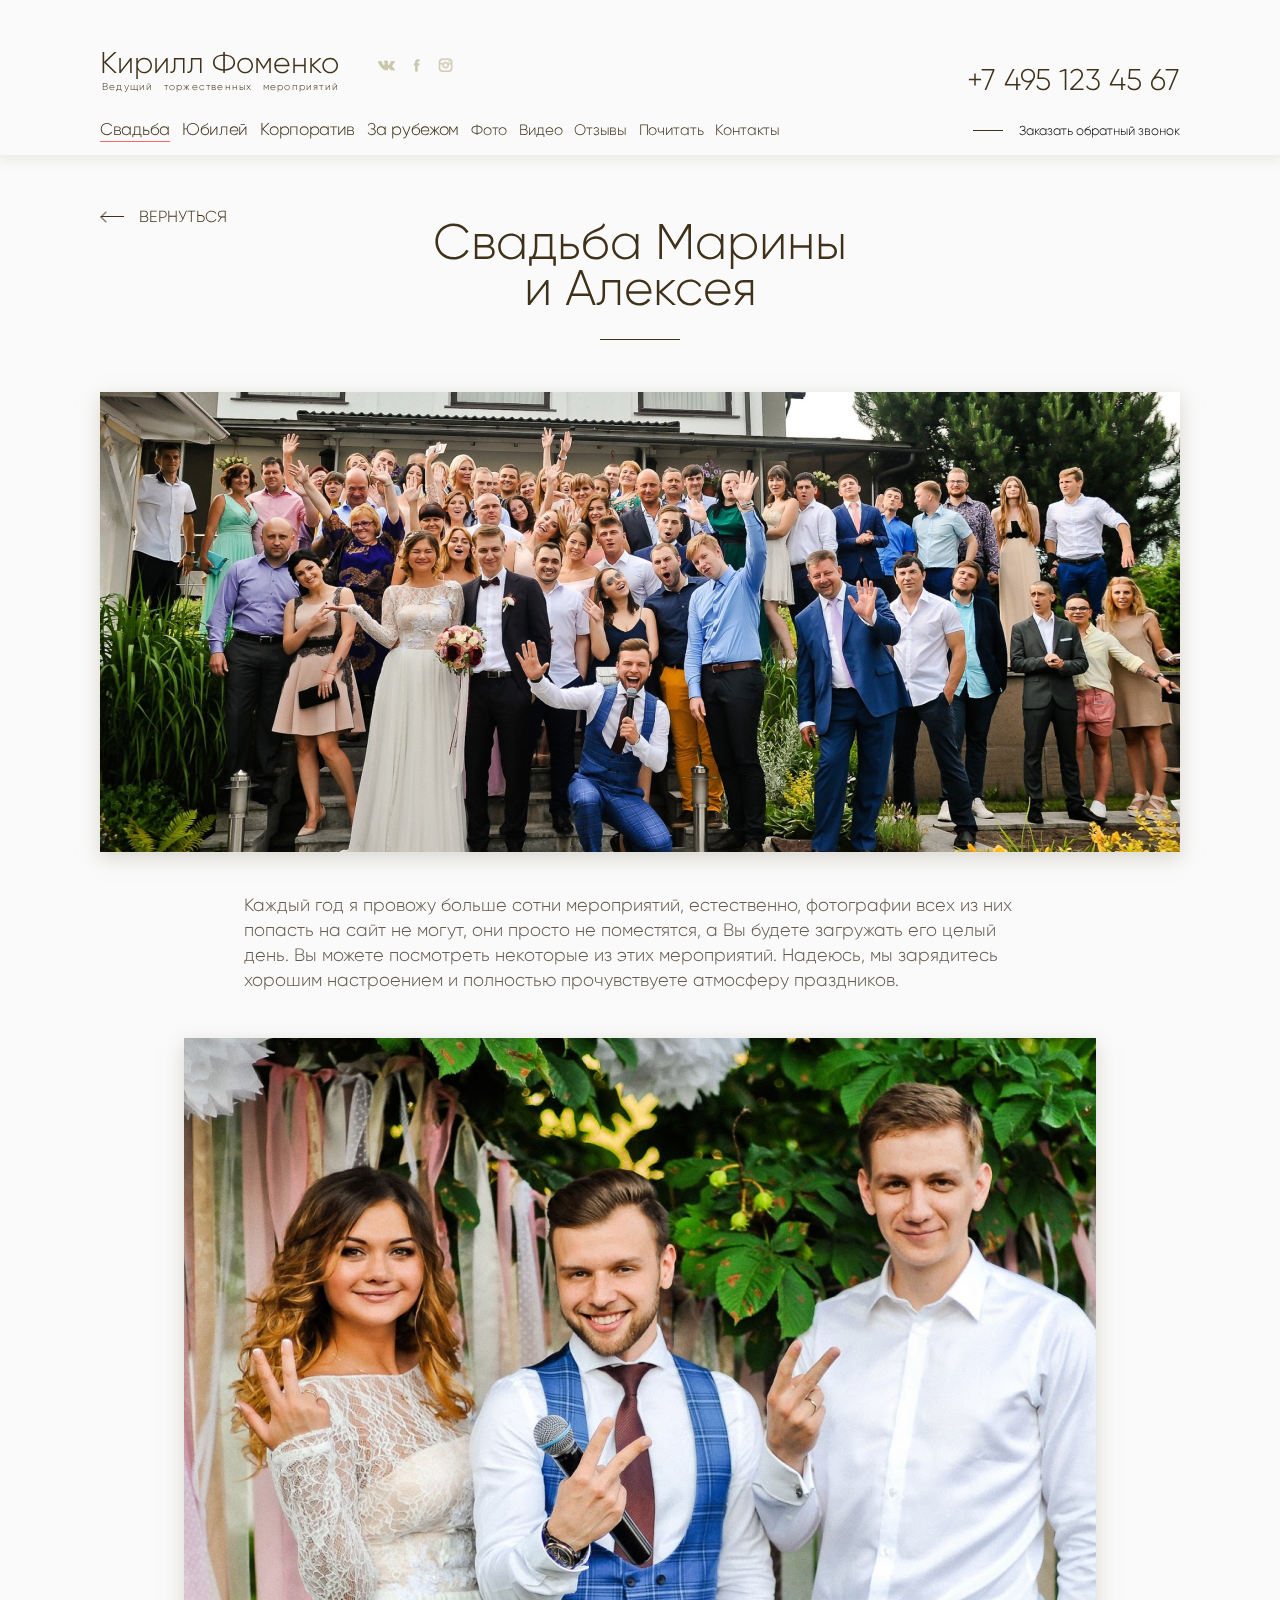
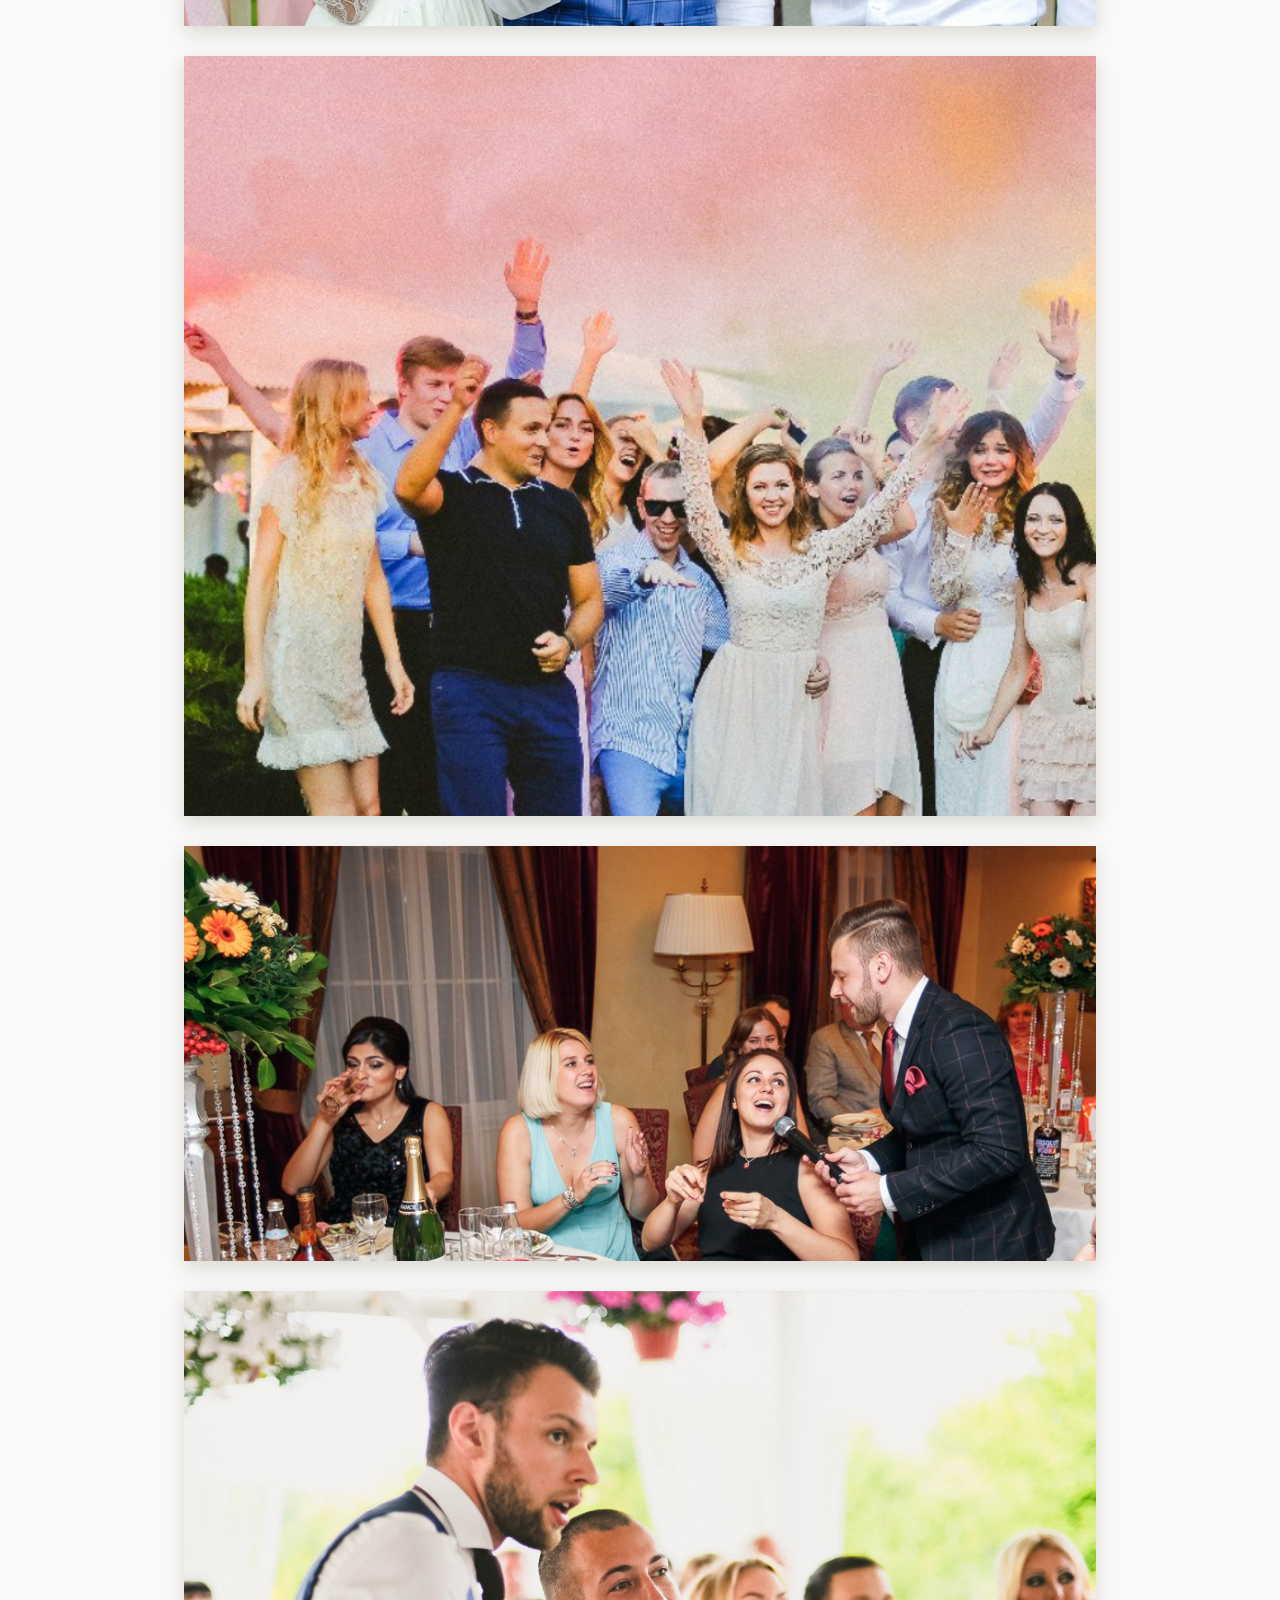
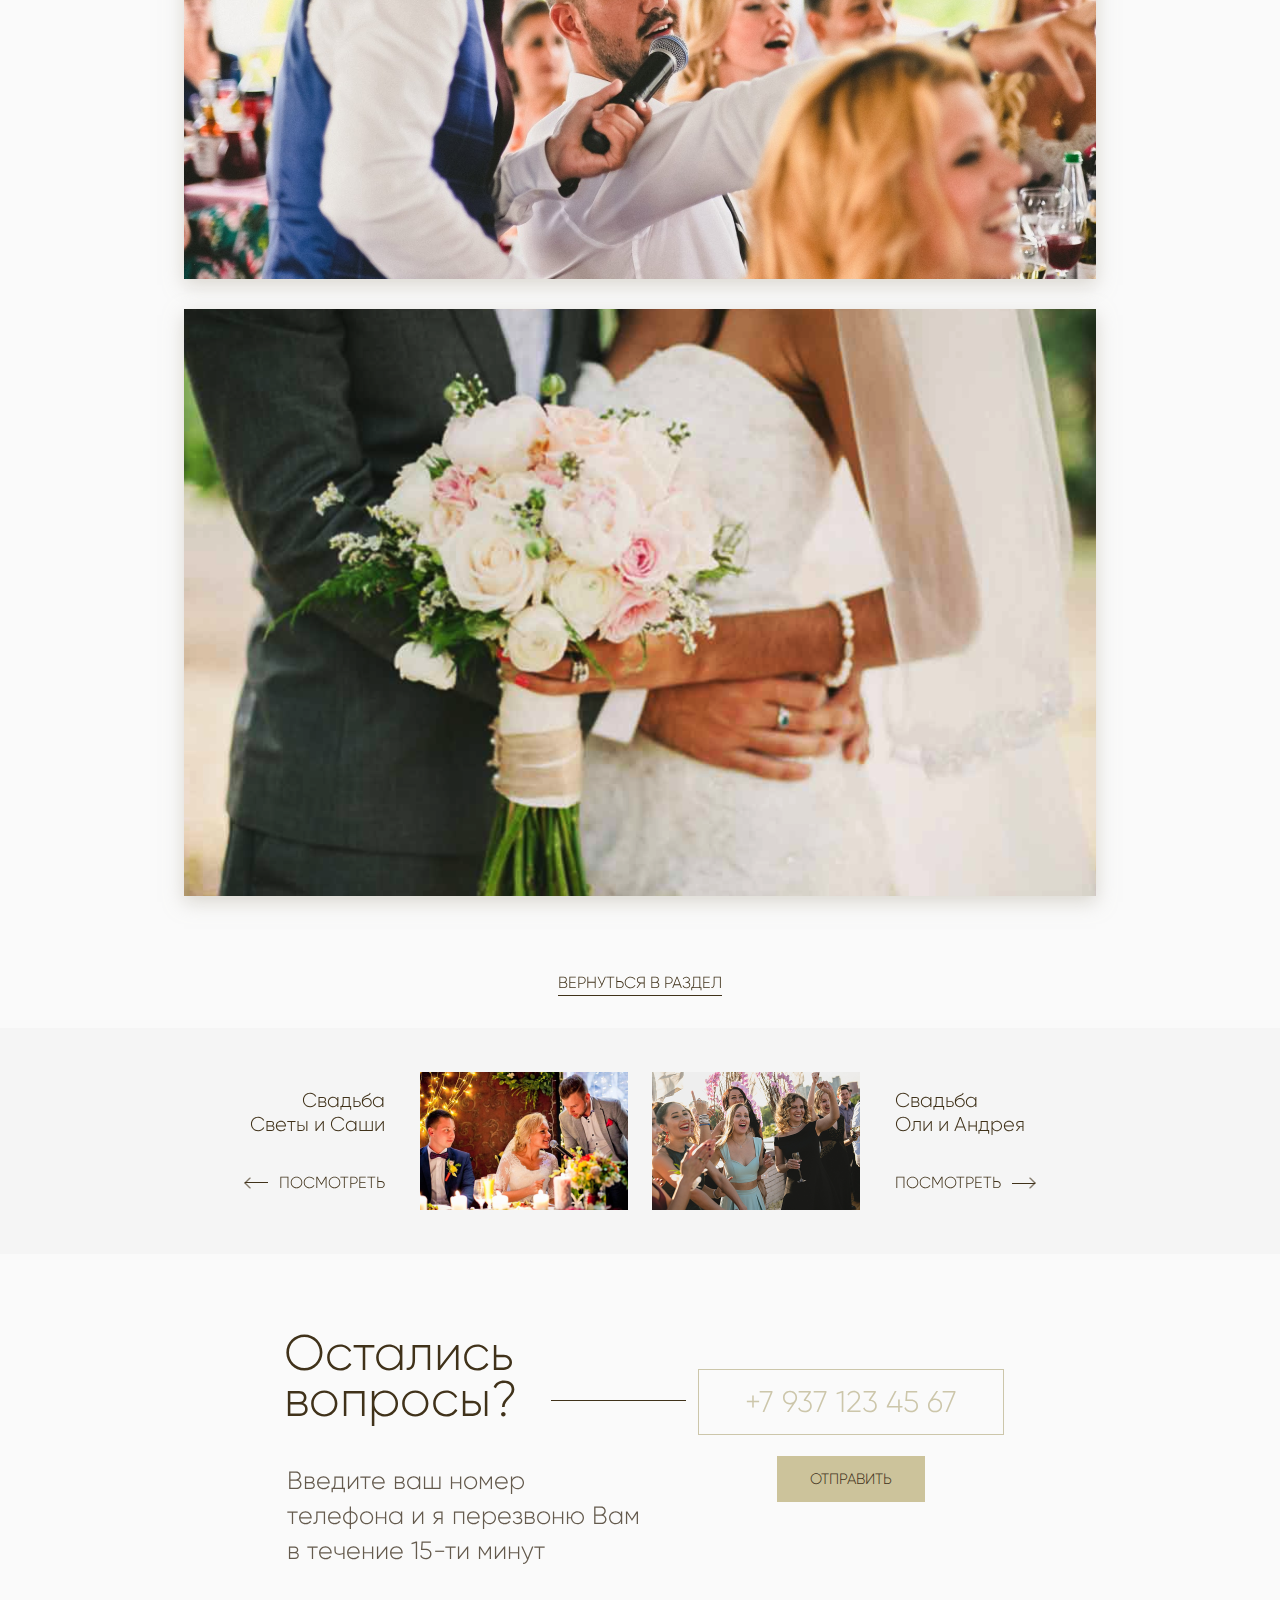
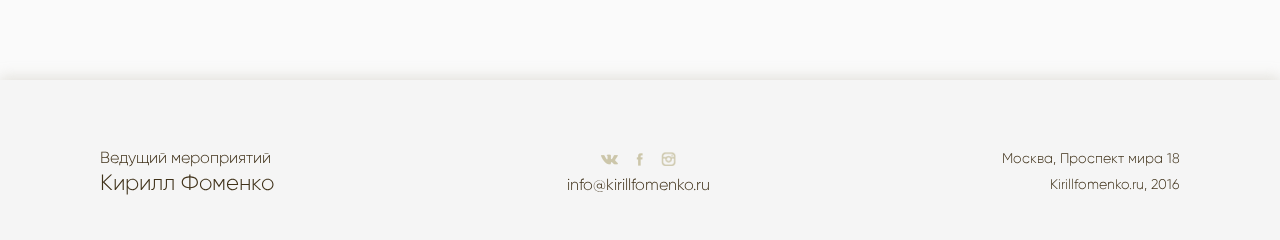
==== gallery-page.html @ 84c9da25 "add gallery" ====
<!DOCTYPE html>
<html lang="ru">
<head>
    <meta charset="UTF-8">
    <title>Document</title>

    <link rel="stylesheet" href="script/slick-1.5.0/slick/slick.css"/>
    <link rel="stylesheet" href="script/fancyBox/source/jquery.fancybox.css"/>
    <link rel="stylesheet" href="style/style.css"/>
    <link type="image/x-icon" href="favicon.ico" rel="shortcut icon">

    <meta name="viewport" content="width=device-width, height=device-height, initial-scale=1.0, user-scalable=no, maximum-scale=1.0"/>
</head>
<body>

<div class="wrapper-all">
    <!-- HEADER -->
    <header class="header">
        <div class="wrapper_small">
            <div class="flex_between-sm_top">
                <div>
                    <a href="" class="logo">
                        <p class="logo-name">Кирилл Фоменко</p>
                        <div class="flex_between-min">
                            <span class="logo-text">Ведущий</span>
                            <span class="logo-text">торжественных</span>
                            <span class="logo-text">мероприятий</span>
                        </div>
                    </a>
                    <div class="social">
                        <a href="">
                            <img src="image/ui/vk.png" alt="pic">
                            <img src="image/ui/vk-h.png" alt="pic">
                        </a>
                        <a href="">
                            <img src="image/ui/fb.png" alt="pic">
                            <img src="image/ui/fb-h.png" alt="pic">
                        </a>
                        <a href="">
                            <img src="image/ui/inst.png" alt="pic">
                            <img src="image/ui/inst-h.png" alt="pic">
                        </a>
                    </div>

                    <nav class="nav">
                        <ul class="nav-list">
                            <li class="nav-link active"><a href="">Свадьба</a></li>
                            <li class="nav-link"><a href="">Юбилей</a></li>
                            <li class="nav-link"><a href="">Корпоратив</a></li>
                            <li class="nav-link"><a href="">За рубежом</a></li>
                            <li class="nav-link nav-link_small"><a href="">Фото</a></li>
                            <li class="nav-link nav-link_small"><a href="">Видео</a></li>
                            <li class="nav-link nav-link_small"><a href="">Отзывы</a></li>
                            <li class="nav-link nav-link_small"><a href="">Почитать</a></li>
                            <li class="nav-link nav-link_small"><a href="">Контакты</a></li>
                        </ul>
                    </nav>
                </div>

                <div>
                    <a href="tel:+74951234567" class="header-phone">+7 495 123 45 67</a>

                    <button class="header-btn">Заказать обратный звонок</button>
                </div>
            </div>
        </div>
    </header>
    <header class="header header_mobile">
        <div class="wrapper_small">
            <div class="flex_between-min">
                <a href="" class="logo">
                    <p class="logo-name">Кирилл Фоменко</p>
                </a>

                <div class="flex_between-sm">
                    <nav class="nav">
                        <ul class="nav-list">
                            <li class="nav-link active"><a href="">Свадьба</a></li>
                            <li class="nav-link"><a href="">Юбилей</a></li>
                            <li class="nav-link"><a href="">Корпоратив</a></li>
                            <li class="nav-link"><a href="">За рубежом</a></li>
                            <li class="nav-link nav-link_small"><a href="">Фото</a></li>
                            <li class="nav-link nav-link_small"><a href="">Видео</a></li>
                            <li class="nav-link nav-link_small"><a href="">Отзывы</a></li>
                            <li class="nav-link nav-link_small"><a href="">Почитать</a></li>
                            <li class="nav-link nav-link_small"><a href="">Контакты</a></li>
                        </ul>
                    </nav>
                    <button class="header-btn">Заказать звонок</button>
                </div>

                <button class="menu-btn" data-toggle="active">
                    <span></span>
                    <span></span>
                    <span></span>
                </button>

                <nav class="nav mobile-menu">
                    <ul class="nav-list">
                        <li class="nav-link active"><a href="">Свадьба</a></li>
                        <li class="nav-link"><a href="">Юбилей</a></li>
                        <li class="nav-link"><a href="">Корпоратив</a></li>
                        <li class="nav-link"><a href="">За рубежом</a></li>
                        <li class="nav-link nav-link_small"><a href="">Фото</a></li>
                        <li class="nav-link nav-link_small"><a href="">Видео</a></li>
                        <li class="nav-link nav-link_small"><a href="">Отзывы</a></li>
                        <li class="nav-link nav-link_small"><a href="">Почитать</a></li>
                        <li class="nav-link nav-link_small"><a href="">Контакты</a></li>
                    </ul>
                </nav>
                <a href="tel:+74951234567" class="header-phone">+7 495 123 45 67</a>
            </div>
        </div>
    </header>

    <!-- SECTIONS -->
    <div class="gallery-page">

        <section class="gallery-page-block">
            <div class="wrapper_small">
                <a href="" class="back-link back-link_top">ВЕРНУТЬСЯ</a>

                <h2 class="heading">
                    Свадьба Марины<br>
                    и Алексея
                </h2>

                <img src="image/gallery-page/1.png" alt="pic" class="pic pic_general">

                <p class="text">
                    Каждый год я провожу больше сотни мероприятий, естественно, фотографии всех из них попасть на сайт
                    не могут, они просто не поместятся, а Вы будете загружать его целый день.  Вы можете посмотреть
                    некоторые из этих мероприятий. Надеюсь, мы зарядитесь хорошим настроением и полностью прочувствуете
                    атмосферу праздников.
                </p>

                <img src="image/gallery-page/2.png" alt="pic" class="pic">
                <img src="image/gallery-page/3.png" alt="pic" class="pic">
                <img src="image/gallery-page/4.png" alt="pic" class="pic">
                <img src="image/gallery-page/5.png" alt="pic" class="pic">
                <img src="image/gallery-page/6.png" alt="pic" class="pic">

                <a href="" class="back">ВЕРНУТЬСЯ В РАЗДЕЛ</a>
            </div>
        </section>

        <section class="gallery-navigation">
            <div class="wrapper">
                <div class="items">
                    <div class="item item_left">
                        <div>
                            <p class="item-heading">
                                <span>Свадьба</span>
                                Светы и Саши
                            </p>

                            <a href="" class="back-link">ПОСМОТРЕТЬ</a>
                        </div>

                        <img src="image/gallery-page/prev.png" alt="pic" class="preview-pic">
                    </div>
                    <div class="item item_right">
                        <img src="image/gallery-page/next.png" alt="pic" class="preview-pic">

                        <div>
                            <p class="item-heading">
                                <span>Свадьба</span>
                                Оли и Андрея
                            </p>

                            <a href="" class="back-link next">ПОСМОТРЕТЬ</a>
                        </div>
                    </div>
                </div>
            </div>
        </section>

        <section class="question">
            <div class="wrapper">
                <div class="container">
                    <div class="text-block">
                        <h2 class="heading">
                            Остались<br>
                            вопросы?
                        </h2>
                        <p class="text">
                            Введите ваш номер телефона и я перезвоню Вам в течение 15-ти минут
                        </p>
                    </div>

                    <form action="" method="post" class="form">
                        <input type="text" class="input" name="phone" placeholder="+7 937 123 45 67" data-required="">
                        <button class="btn">ОТПРАВИТЬ</button>
                    </form>
                </div>
            </div>
        </section>
    </div>

    <!-- FOOTER -->
    <footer class="footer">
        <div class="wrapper_small">
            <div class="container">
                <div class="logo">
                    <p class="logo-text">Ведущий мероприятий</p>
                    <p class="logo-name">Кирилл Фоменко</p>
                </div>

                <div>
                    <div class="social">
                        <a href="">
                            <img src="image/ui/vk.png" alt="pic">
                            <img src="image/ui/vk-h.png" alt="pic">
                        </a>
                        <a href="">
                            <img src="image/ui/fb.png" alt="pic">
                            <img src="image/ui/fb-h.png" alt="pic">
                        </a>
                        <a href="">
                            <img src="image/ui/inst.png" alt="pic">
                            <img src="image/ui/inst-h.png" alt="pic">
                        </a>
                    </div>

                    <a href="mailto:info@kirillfomenko.ru" class="mail">info@kirillfomenko.ru</a>
                </div>

                <div class="address">
                    <p>Москва, Проспект мира 18</p>
                    <p>Kirillfomenko.ru, 2016 </p>
                </div>
            </div>
        </div>
    </footer>

    <!-- MODAL WINDOW -->
    <div class="modal hidden">
        <div class="layout" data-btn-type="close">

        </div>

        <div class="callback hidden">
            <div class="colse" data-btn-type="close"></div>

            <form  data-form-name="modal-form">
                <h3 class="heading"></h3>



                <button class="btn white" data-form-name="modal-form"></button>
            </form>
        </div>
    </div>
</div>

<!-- SCRIPT -->
<script src="script/jquery.js"></script>
<script src="script/jquery.inputmask.js"></script>
<script src="script/slick-1.5.0/slick/slick.min.js"></script>
<script src="script/fancyBox/source/jquery.fancybox.js"></script>
<script src="script/js.js"></script>

</body>
</html>
---- style/style.css ----
.flex-box{display:-webkit-box;display:-ms-box;display:box;display:-ms-flexbox;display:-webkit-flex;display:flex}.flex-box>.flex-align--auto{-ms-flex-item-align:auto;flex-item-align:auto;-webkit-align-self:auto;-ms-align-self:auto;align-self:auto}.flex-box>.flex-align--start{-ms-flex-item-align:flex-start;flex-item-align:flex-start;-webkit-align-self:flex-start;-ms-align-self:flex-start;align-self:flex-start}.flex-box>.flex-align--end{-ms-flex-item-align:flex-end;flex-item-align:flex-end;-webkit-align-self:flex-end;-ms-align-self:flex-end;align-self:flex-end}.flex-box>.flex-align--center{-ms-flex-item-align:center;flex-item-align:center;-webkit-align-self:center;-ms-align-self:center;align-self:center}.flex-box>.flex-align--baseline{-ms-flex-item-align:baseline;flex-item-align:baseline;-webkit-align-self:baseline;-ms-align-self:baseline;align-self:baseline}.flex-box>.flex-align--stretch{-ms-flex-item-align:stretch;flex-item-align:stretch;-webkit-align-self:stretch;-ms-align-self:stretch;align-self:stretch}.flex-order--n-1{-webkit-box-ordinal-group:0;-ms-box-ordinal-group:0;box-ordinal-group:0;-ms-flex-order:-1;-webkit-order:-1;-ms-order:-1;order:-1}.flex-order--n0{-webkit-box-ordinal-group:1;-ms-box-ordinal-group:1;box-ordinal-group:1;-ms-flex-order:0;-webkit-order:0;-ms-order:0;order:0}.flex-order--n1{-webkit-box-ordinal-group:2;-ms-box-ordinal-group:2;box-ordinal-group:2;-ms-flex-order:1;-webkit-order:1;-ms-order:1;order:1}.flex-order--n2{-webkit-box-ordinal-group:3;-ms-box-ordinal-group:3;box-ordinal-group:3;-ms-flex-order:2;-webkit-order:2;-ms-order:2;order:2}.flex-order--n3{-webkit-box-ordinal-group:4;-ms-box-ordinal-group:4;box-ordinal-group:4;-ms-flex-order:3;-webkit-order:3;-ms-order:3;order:3}.flex-order--n4{-webkit-box-ordinal-group:5;-ms-box-ordinal-group:5;box-ordinal-group:5;-ms-flex-order:4;-webkit-order:4;-ms-order:4;order:4}.flex-order--n5{-webkit-box-ordinal-group:6;-ms-box-ordinal-group:6;box-ordinal-group:6;-ms-flex-order:5;-webkit-order:5;-ms-order:5;order:5}.flex-direction--row{-ms-box-orient:horizontal;box-orient:horizontal;-webkit-flex-direction:row;-ms-flex-direction:row;flex-direction:row}.flex-direction--row-reverse{-ms-box-orient:horizontal;box-orient:horizontal;-ms-box-direction:reverse;box-direction:reverse;-webkit-flex-direction:row-reverse;-ms-flex-direction:row-reverse;flex-direction:row-reverse}.flex-direction--column{-ms-box-orient:vertical;box-orient:vertical;-webkit-flex-direction:column;-ms-flex-direction:column;flex-direction:column}.flex-direction--column-reverse{-ms-box-orient:vertical;box-orient:vertical;-ms-box-direction:reverse;box-direction:reverse;-webkit-flex-direction:column-reverse;-ms-flex-direction:column-reverse;flex-direction:column-reverse}.flex-h-align--start{-ms-box-pack:start;box-pack:start;-ms-flex-pack:start;-webkit-justify-content:flex-start;-ms-justify-content:flex-start;justify-content:flex-start}.flex-h-align--end{-ms-box-pack:end;box-pack:end;-ms-flex-pack:end;-webkit-justify-content:flex-end;-ms-justify-content:flex-end;justify-content:flex-end}.flex-h-align--center{-ms-flex-pack:center;-webkit-justify-content:center;-ms-justify-content:center;justify-content:center}.flex-h-align--between{-ms-flex-pack:justify;-webkit-justify-content:space-between;-ms-justify-content:space-between;justify-content:space-between}.flex-h-align--around{-ms-flex-pack:distribute;-webkit-justify-content:space-around;-ms-justify-content:space-around;justify-content:space-around}.flex-wrap--nowrap{-ms-box-lines:single;box-lines:single;-webkit-flex-wrap:nowrap;-ms-flex-wrap:nowrap;flex-wrap:nowrap}.flex-wrap--wrap{-ms-box-lines:multiple;box-lines:multiple;-webkit-flex-wrap:wrap;-ms-flex-wrap:wrap;flex-wrap:wrap}.flex-v-align--start{-ms-flex-line-pack:start;-webkit-align-content:flex-start;align-content:flex-start}.flex-v-align--end{-ms-flex-line-pack:end;-webkit-align-content:flex-end;align-content:flex-end}.flex-v-align--center{-ms-flex-line-pack:center;-webkit-align-content:center;align-content:center}.flex-v-align--between{-ms-flex-line-pack:justify;-webkit-align-content:space-between;align-content:space-between}.flex-v-align--around{-ms-flex-line-pack:distribute;-webkit-align-content:space-around;align-content:space-around}.flex-v-align--stretch{-ms-flex-line-pack:stretch;-webkit-align-content:stretch;align-content:stretch}.flex-v-align-items--start{-ms-box-align:start;box-align:start;-ms-flex-align:start;-webkit-align-items:flex-start;-ms-align-items:flex-start;align-items:flex-start}.flex-v-align-items--end{-ms-box-align:end;box-align:end;-ms-flex-align:end;-webkit-align-items:flex-end;-ms-align-items:flex-end;align-items:flex-end}.flex-v-align-items--center{-ms-box-align:center;box-align:center;-ms-flex-align:center;-webkit-align-items:center;-ms-align-items:center;align-items:center}.flex-v-align-items--baseline{-ms-box-align:baseline;box-align:baseline;-ms-flex-align:baseline;-webkit-align-items:baseline;-ms-align-items:baseline;align-items:baseline}.flex-v-align-items--stretch{-ms-box-align:stretch;box-align:stretch;-ms-flex-align:stretch;-webkit-align-items:stretch;-ms-align-items:stretch;align-items:stretch}@media (min-width: 960px){.flex_between-md{display:-webkit-box;display:-ms-box;display:box;display:-ms-flexbox;display:-webkit-flex;display:flex;-ms-flex-pack:justify;-webkit-justify-content:space-between;-ms-justify-content:space-between;justify-content:space-between;-ms-box-align:center;box-align:center;-ms-flex-align:center;-webkit-align-items:center;-ms-align-items:center;align-items:center}.flex_between-md_top{display:-webkit-box;display:-ms-box;display:box;display:-ms-flexbox;display:-webkit-flex;display:flex;-ms-flex-pack:justify;-webkit-justify-content:space-between;-ms-justify-content:space-between;justify-content:space-between;-ms-box-align:start;box-align:start;-ms-flex-align:start;-webkit-align-items:flex-start;-ms-align-items:flex-start;align-items:flex-start}.flex_between-md_bottom{display:-webkit-box;display:-ms-box;display:box;display:-ms-flexbox;display:-webkit-flex;display:flex;-ms-flex-pack:justify;-webkit-justify-content:space-between;-ms-justify-content:space-between;justify-content:space-between;-ms-box-align:end;box-align:end;-ms-flex-align:end;-webkit-align-items:flex-end;-ms-align-items:flex-end;align-items:flex-end}}@media (min-width: 768px){.flex_between-sm{display:-webkit-box;display:-ms-box;display:box;display:-ms-flexbox;display:-webkit-flex;display:flex;-ms-flex-pack:justify;-webkit-justify-content:space-between;-ms-justify-content:space-between;justify-content:space-between;-ms-box-align:center;box-align:center;-ms-flex-align:center;-webkit-align-items:center;-ms-align-items:center;align-items:center}.flex_between-sm_top{display:-webkit-box;display:-ms-box;display:box;display:-ms-flexbox;display:-webkit-flex;display:flex;-ms-flex-pack:justify;-webkit-justify-content:space-between;-ms-justify-content:space-between;justify-content:space-between;-ms-box-align:start;box-align:start;-ms-flex-align:start;-webkit-align-items:flex-start;-ms-align-items:flex-start;align-items:flex-start}.flex_between-sm_bottom{display:-webkit-box;display:-ms-box;display:box;display:-ms-flexbox;display:-webkit-flex;display:flex;-ms-flex-pack:justify;-webkit-justify-content:space-between;-ms-justify-content:space-between;justify-content:space-between;-ms-box-align:end;box-align:end;-ms-flex-align:end;-webkit-align-items:flex-end;-ms-align-items:flex-end;align-items:flex-end}}@media (min-width: 420px){.flex_between-xs{display:-webkit-box;display:-ms-box;display:box;display:-ms-flexbox;display:-webkit-flex;display:flex;-ms-flex-pack:justify;-webkit-justify-content:space-between;-ms-justify-content:space-between;justify-content:space-between;-ms-box-align:center;box-align:center;-ms-flex-align:center;-webkit-align-items:center;-ms-align-items:center;align-items:center}.flex_between-xs_top{display:-webkit-box;display:-ms-box;display:box;display:-ms-flexbox;display:-webkit-flex;display:flex;-ms-flex-pack:justify;-webkit-justify-content:space-between;-ms-justify-content:space-between;justify-content:space-between;-ms-box-align:start;box-align:start;-ms-flex-align:start;-webkit-align-items:flex-start;-ms-align-items:flex-start;align-items:flex-start}.flex_between-xs_bottom{display:-webkit-box;display:-ms-box;display:box;display:-ms-flexbox;display:-webkit-flex;display:flex;-ms-flex-pack:justify;-webkit-justify-content:space-between;-ms-justify-content:space-between;justify-content:space-between;-ms-box-align:end;box-align:end;-ms-flex-align:end;-webkit-align-items:flex-end;-ms-align-items:flex-end;align-items:flex-end}}@media (min-width: 319px){.flex_between-min{display:-webkit-box;display:-ms-box;display:box;display:-ms-flexbox;display:-webkit-flex;display:flex;-ms-flex-pack:justify;-webkit-justify-content:space-between;-ms-justify-content:space-between;justify-content:space-between;-ms-box-align:center;box-align:center;-ms-flex-align:center;-webkit-align-items:center;-ms-align-items:center;align-items:center}.flex_between-min_top{display:-webkit-box;display:-ms-box;display:box;display:-ms-flexbox;display:-webkit-flex;display:flex;-ms-flex-pack:justify;-webkit-justify-content:space-between;-ms-justify-content:space-between;justify-content:space-between;-ms-box-align:start;box-align:start;-ms-flex-align:start;-webkit-align-items:flex-start;-ms-align-items:flex-start;align-items:flex-start}.flex_between-min_bottom{display:-webkit-box;display:-ms-box;display:box;display:-ms-flexbox;display:-webkit-flex;display:flex;-ms-flex-pack:justify;-webkit-justify-content:space-between;-ms-justify-content:space-between;justify-content:space-between;-ms-box-align:end;box-align:end;-ms-flex-align:end;-webkit-align-items:flex-end;-ms-align-items:flex-end;align-items:flex-end}}@media (min-width: 960px){.flex_around-md{display:-webkit-box;display:-ms-box;display:box;display:-ms-flexbox;display:-webkit-flex;display:flex;-ms-flex-pack:distribute;-webkit-justify-content:space-around;-ms-justify-content:space-around;justify-content:space-around;-ms-box-align:center;box-align:center;-ms-flex-align:center;-webkit-align-items:center;-ms-align-items:center;align-items:center}.flex_around-md_top{display:-webkit-box;display:-ms-box;display:box;display:-ms-flexbox;display:-webkit-flex;display:flex;-ms-flex-pack:distribute;-webkit-justify-content:space-around;-ms-justify-content:space-around;justify-content:space-around;-ms-box-align:start;box-align:start;-ms-flex-align:start;-webkit-align-items:flex-start;-ms-align-items:flex-start;align-items:flex-start}.flex_around-md_bottom{display:-webkit-box;display:-ms-box;display:box;display:-ms-flexbox;display:-webkit-flex;display:flex;-ms-flex-pack:distribute;-webkit-justify-content:space-around;-ms-justify-content:space-around;justify-content:space-around;-ms-box-align:end;box-align:end;-ms-flex-align:end;-webkit-align-items:flex-end;-ms-align-items:flex-end;align-items:flex-end}}@media (min-width: 768px){.flex_around-sm{display:-webkit-box;display:-ms-box;display:box;display:-ms-flexbox;display:-webkit-flex;display:flex;-ms-flex-pack:distribute;-webkit-justify-content:space-around;-ms-justify-content:space-around;justify-content:space-around;-ms-box-align:center;box-align:center;-ms-flex-align:center;-webkit-align-items:center;-ms-align-items:center;align-items:center}.flex_around-sm_top{display:-webkit-box;display:-ms-box;display:box;display:-ms-flexbox;display:-webkit-flex;display:flex;-ms-flex-pack:distribute;-webkit-justify-content:space-around;-ms-justify-content:space-around;justify-content:space-around;-ms-box-align:start;box-align:start;-ms-flex-align:start;-webkit-align-items:flex-start;-ms-align-items:flex-start;align-items:flex-start}.flex_around-sm_bottom{display:-webkit-box;display:-ms-box;display:box;display:-ms-flexbox;display:-webkit-flex;display:flex;-ms-flex-pack:distribute;-webkit-justify-content:space-around;-ms-justify-content:space-around;justify-content:space-around;-ms-box-align:end;box-align:end;-ms-flex-align:end;-webkit-align-items:flex-end;-ms-align-items:flex-end;align-items:flex-end}}@media (min-width: 420px){.flex_around-xs{display:-webkit-box;display:-ms-box;display:box;display:-ms-flexbox;display:-webkit-flex;display:flex;-ms-flex-pack:distribute;-webkit-justify-content:space-around;-ms-justify-content:space-around;justify-content:space-around;-ms-box-align:center;box-align:center;-ms-flex-align:center;-webkit-align-items:center;-ms-align-items:center;align-items:center}.flex_around-xs_top{display:-webkit-box;display:-ms-box;display:box;display:-ms-flexbox;display:-webkit-flex;display:flex;-ms-flex-pack:distribute;-webkit-justify-content:space-around;-ms-justify-content:space-around;justify-content:space-around;-ms-box-align:start;box-align:start;-ms-flex-align:start;-webkit-align-items:flex-start;-ms-align-items:flex-start;align-items:flex-start}.flex_around-xs_bottom{display:-webkit-box;display:-ms-box;display:box;display:-ms-flexbox;display:-webkit-flex;display:flex;-ms-flex-pack:distribute;-webkit-justify-content:space-around;-ms-justify-content:space-around;justify-content:space-around;-ms-box-align:end;box-align:end;-ms-flex-align:end;-webkit-align-items:flex-end;-ms-align-items:flex-end;align-items:flex-end}}@media (min-width: 319px){.flex_around-min{display:-webkit-box;display:-ms-box;display:box;display:-ms-flexbox;display:-webkit-flex;display:flex;-ms-flex-pack:distribute;-webkit-justify-content:space-around;-ms-justify-content:space-around;justify-content:space-around;-ms-box-align:center;box-align:center;-ms-flex-align:center;-webkit-align-items:center;-ms-align-items:center;align-items:center}.flex_around-min_top{display:-webkit-box;display:-ms-box;display:box;display:-ms-flexbox;display:-webkit-flex;display:flex;-ms-flex-pack:distribute;-webkit-justify-content:space-around;-ms-justify-content:space-around;justify-content:space-around;-ms-box-align:start;box-align:start;-ms-flex-align:start;-webkit-align-items:flex-start;-ms-align-items:flex-start;align-items:flex-start}.flex_around-min_bottom{display:-webkit-box;display:-ms-box;display:box;display:-ms-flexbox;display:-webkit-flex;display:flex;-ms-flex-pack:distribute;-webkit-justify-content:space-around;-ms-justify-content:space-around;justify-content:space-around;-ms-box-align:end;box-align:end;-ms-flex-align:end;-webkit-align-items:flex-end;-ms-align-items:flex-end;align-items:flex-end}}@media (min-width: 960px){.flex_start-md{display:-webkit-box;display:-ms-box;display:box;display:-ms-flexbox;display:-webkit-flex;display:flex;-ms-box-pack:start;box-pack:start;-ms-flex-pack:start;-webkit-justify-content:flex-start;-ms-justify-content:flex-start;justify-content:flex-start;-ms-box-align:center;box-align:center;-ms-flex-align:center;-webkit-align-items:center;-ms-align-items:center;align-items:center}.flex_start-md_top{display:-webkit-box;display:-ms-box;display:box;display:-ms-flexbox;display:-webkit-flex;display:flex;-ms-box-pack:start;box-pack:start;-ms-flex-pack:start;-webkit-justify-content:flex-start;-ms-justify-content:flex-start;justify-content:flex-start;-ms-box-align:start;box-align:start;-ms-flex-align:start;-webkit-align-items:flex-start;-ms-align-items:flex-start;align-items:flex-start}.flex_start-md_bottom{display:-webkit-box;display:-ms-box;display:box;display:-ms-flexbox;display:-webkit-flex;display:flex;-ms-box-pack:start;box-pack:start;-ms-flex-pack:start;-webkit-justify-content:flex-start;-ms-justify-content:flex-start;justify-content:flex-start;-ms-box-align:end;box-align:end;-ms-flex-align:end;-webkit-align-items:flex-end;-ms-align-items:flex-end;align-items:flex-end}}@media (min-width: 768px){.flex_start-sm{display:-webkit-box;display:-ms-box;display:box;display:-ms-flexbox;display:-webkit-flex;display:flex;-ms-box-pack:start;box-pack:start;-ms-flex-pack:start;-webkit-justify-content:flex-start;-ms-justify-content:flex-start;justify-content:flex-start;-ms-box-align:center;box-align:center;-ms-flex-align:center;-webkit-align-items:center;-ms-align-items:center;align-items:center}.flex_start-sm_top{display:-webkit-box;display:-ms-box;display:box;display:-ms-flexbox;display:-webkit-flex;display:flex;-ms-box-pack:start;box-pack:start;-ms-flex-pack:start;-webkit-justify-content:flex-start;-ms-justify-content:flex-start;justify-content:flex-start;-ms-box-align:start;box-align:start;-ms-flex-align:start;-webkit-align-items:flex-start;-ms-align-items:flex-start;align-items:flex-start}.flex_start-sm_bottom{display:-webkit-box;display:-ms-box;display:box;display:-ms-flexbox;display:-webkit-flex;display:flex;-ms-box-pack:start;box-pack:start;-ms-flex-pack:start;-webkit-justify-content:flex-start;-ms-justify-content:flex-start;justify-content:flex-start;-ms-box-align:end;box-align:end;-ms-flex-align:end;-webkit-align-items:flex-end;-ms-align-items:flex-end;align-items:flex-end}}@media (min-width: 420px){.flex_start-xs{display:-webkit-box;display:-ms-box;display:box;display:-ms-flexbox;display:-webkit-flex;display:flex;-ms-box-pack:start;box-pack:start;-ms-flex-pack:start;-webkit-justify-content:flex-start;-ms-justify-content:flex-start;justify-content:flex-start;-ms-box-align:center;box-align:center;-ms-flex-align:center;-webkit-align-items:center;-ms-align-items:center;align-items:center}.flex_start-xs_top{display:-webkit-box;display:-ms-box;display:box;display:-ms-flexbox;display:-webkit-flex;display:flex;-ms-box-pack:start;box-pack:start;-ms-flex-pack:start;-webkit-justify-content:flex-start;-ms-justify-content:flex-start;justify-content:flex-start;-ms-box-align:start;box-align:start;-ms-flex-align:start;-webkit-align-items:flex-start;-ms-align-items:flex-start;align-items:flex-start}.flex_start-xs_bottom{display:-webkit-box;display:-ms-box;display:box;display:-ms-flexbox;display:-webkit-flex;display:flex;-ms-box-pack:start;box-pack:start;-ms-flex-pack:start;-webkit-justify-content:flex-start;-ms-justify-content:flex-start;justify-content:flex-start;-ms-box-align:end;box-align:end;-ms-flex-align:end;-webkit-align-items:flex-end;-ms-align-items:flex-end;align-items:flex-end}}@media (min-width: 319px){.flex_start-min{display:-webkit-box;display:-ms-box;display:box;display:-ms-flexbox;display:-webkit-flex;display:flex;-ms-box-pack:start;box-pack:start;-ms-flex-pack:start;-webkit-justify-content:flex-start;-ms-justify-content:flex-start;justify-content:flex-start;-ms-box-align:center;box-align:center;-ms-flex-align:center;-webkit-align-items:center;-ms-align-items:center;align-items:center}.flex_start-min_top{display:-webkit-box;display:-ms-box;display:box;display:-ms-flexbox;display:-webkit-flex;display:flex;-ms-box-pack:start;box-pack:start;-ms-flex-pack:start;-webkit-justify-content:flex-start;-ms-justify-content:flex-start;justify-content:flex-start;-ms-box-align:start;box-align:start;-ms-flex-align:start;-webkit-align-items:flex-start;-ms-align-items:flex-start;align-items:flex-start}.flex_start-min_bottom{display:-webkit-box;display:-ms-box;display:box;display:-ms-flexbox;display:-webkit-flex;display:flex;-ms-box-pack:start;box-pack:start;-ms-flex-pack:start;-webkit-justify-content:flex-start;-ms-justify-content:flex-start;justify-content:flex-start;-ms-box-align:end;box-align:end;-ms-flex-align:end;-webkit-align-items:flex-end;-ms-align-items:flex-end;align-items:flex-end}}@media (min-width: 960px){.flex_end-md{display:-webkit-box;display:-ms-box;display:box;display:-ms-flexbox;display:-webkit-flex;display:flex;-ms-box-pack:end;box-pack:end;-ms-flex-pack:end;-webkit-justify-content:flex-end;-ms-justify-content:flex-end;justify-content:flex-end;-ms-box-align:center;box-align:center;-ms-flex-align:center;-webkit-align-items:center;-ms-align-items:center;align-items:center}.flex_end-md_top{display:-webkit-box;display:-ms-box;display:box;display:-ms-flexbox;display:-webkit-flex;display:flex;-ms-box-pack:end;box-pack:end;-ms-flex-pack:end;-webkit-justify-content:flex-end;-ms-justify-content:flex-end;justify-content:flex-end;-ms-box-align:start;box-align:start;-ms-flex-align:start;-webkit-align-items:flex-start;-ms-align-items:flex-start;align-items:flex-start}.flex_end-md_bottom{display:-webkit-box;display:-ms-box;display:box;display:-ms-flexbox;display:-webkit-flex;display:flex;-ms-box-pack:end;box-pack:end;-ms-flex-pack:end;-webkit-justify-content:flex-end;-ms-justify-content:flex-end;justify-content:flex-end;-ms-box-align:end;box-align:end;-ms-flex-align:end;-webkit-align-items:flex-end;-ms-align-items:flex-end;align-items:flex-end}}@media (min-width: 768px){.flex_end-sm{display:-webkit-box;display:-ms-box;display:box;display:-ms-flexbox;display:-webkit-flex;display:flex;-ms-box-pack:end;box-pack:end;-ms-flex-pack:end;-webkit-justify-content:flex-end;-ms-justify-content:flex-end;justify-content:flex-end;-ms-box-align:center;box-align:center;-ms-flex-align:center;-webkit-align-items:center;-ms-align-items:center;align-items:center}.flex_end-sm_top{display:-webkit-box;display:-ms-box;display:box;display:-ms-flexbox;display:-webkit-flex;display:flex;-ms-box-pack:end;box-pack:end;-ms-flex-pack:end;-webkit-justify-content:flex-end;-ms-justify-content:flex-end;justify-content:flex-end;-ms-box-align:start;box-align:start;-ms-flex-align:start;-webkit-align-items:flex-start;-ms-align-items:flex-start;align-items:flex-start}.flex_end-sm_bottom{display:-webkit-box;display:-ms-box;display:box;display:-ms-flexbox;display:-webkit-flex;display:flex;-ms-box-pack:end;box-pack:end;-ms-flex-pack:end;-webkit-justify-content:flex-end;-ms-justify-content:flex-end;justify-content:flex-end;-ms-box-align:end;box-align:end;-ms-flex-align:end;-webkit-align-items:flex-end;-ms-align-items:flex-end;align-items:flex-end}}@media (min-width: 420px){.flex_end-xs{display:-webkit-box;display:-ms-box;display:box;display:-ms-flexbox;display:-webkit-flex;display:flex;-ms-box-pack:end;box-pack:end;-ms-flex-pack:end;-webkit-justify-content:flex-end;-ms-justify-content:flex-end;justify-content:flex-end;-ms-box-align:center;box-align:center;-ms-flex-align:center;-webkit-align-items:center;-ms-align-items:center;align-items:center}.flex_end-xs_top{display:-webkit-box;display:-ms-box;display:box;display:-ms-flexbox;display:-webkit-flex;display:flex;-ms-box-pack:end;box-pack:end;-ms-flex-pack:end;-webkit-justify-content:flex-end;-ms-justify-content:flex-end;justify-content:flex-end;-ms-box-align:start;box-align:start;-ms-flex-align:start;-webkit-align-items:flex-start;-ms-align-items:flex-start;align-items:flex-start}.flex_end-xs_bottom{display:-webkit-box;display:-ms-box;display:box;display:-ms-flexbox;display:-webkit-flex;display:flex;-ms-box-pack:end;box-pack:end;-ms-flex-pack:end;-webkit-justify-content:flex-end;-ms-justify-content:flex-end;justify-content:flex-end;-ms-box-align:end;box-align:end;-ms-flex-align:end;-webkit-align-items:flex-end;-ms-align-items:flex-end;align-items:flex-end}}@media (min-width: 319px){.flex_end-min{display:-webkit-box;display:-ms-box;display:box;display:-ms-flexbox;display:-webkit-flex;display:flex;-ms-box-pack:end;box-pack:end;-ms-flex-pack:end;-webkit-justify-content:flex-end;-ms-justify-content:flex-end;justify-content:flex-end;-ms-box-align:center;box-align:center;-ms-flex-align:center;-webkit-align-items:center;-ms-align-items:center;align-items:center}.flex_end-min_top{display:-webkit-box;display:-ms-box;display:box;display:-ms-flexbox;display:-webkit-flex;display:flex;-ms-box-pack:end;box-pack:end;-ms-flex-pack:end;-webkit-justify-content:flex-end;-ms-justify-content:flex-end;justify-content:flex-end;-ms-box-align:start;box-align:start;-ms-flex-align:start;-webkit-align-items:flex-start;-ms-align-items:flex-start;align-items:flex-start}.flex_end-min_bottom{display:-webkit-box;display:-ms-box;display:box;display:-ms-flexbox;display:-webkit-flex;display:flex;-ms-box-pack:end;box-pack:end;-ms-flex-pack:end;-webkit-justify-content:flex-end;-ms-justify-content:flex-end;justify-content:flex-end;-ms-box-align:end;box-align:end;-ms-flex-align:end;-webkit-align-items:flex-end;-ms-align-items:flex-end;align-items:flex-end}}.block-center{margin:0 auto 0 auto;display:block}.block-left{margin:0 0 0 0;display:block}.block-right{margin:0 0 0 auto;display:block}@media (max-width: 960px){.block_md-center{margin:0 auto 0 auto;display:block}.block_md-left{margin:0 0 0 0;display:block}.block_md-right{margin:0 0 0 auto;display:block}}@media (max-width: 768px){.block_sm-center{margin:0 auto 0 auto;display:block}.block_sm-left{margin:0 0 0 0;display:block}.block_sm-right{margin:0 0 0 auto;display:block}}@media (max-width: 420px){.block_xs-center{margin:0 auto 0 auto;display:block}.block_xs-left{margin:0 0 0 0;display:block}.block_xs-right{margin:0 0 0 auto;display:block}}@media (max-width: 319px){.block_min-center{margin:0 auto 0 auto;display:block}.block_min-left{margin:0 0 0 0;display:block}.block_min-right{margin:0 0 0 auto;display:block}}@font-face{font-family:Gilroy;src:url("../fonts/gilroy-light.woff");font-weight:300}body{padding:0;margin:0;font-family:Gilroy;background-color:#fafafa}.wrapper{max-width:1140px;width:100%;min-width:319px;margin:0 auto;position:relative;z-index:1}@media (max-width: 1140px){.wrapper{padding:0 8px}}.wrapper_small{max-width:1080px;width:100%;min-width:319px;margin:0 auto;position:relative;z-index:1}@media (max-width: 1080px){.wrapper_small{padding:0 8px}}.wrapper-all{width:100%;overflow:hidden;min-width:319px}*{box-sizing:border-box}h1,h2,h3,h4,p,a,img,ul,li{padding:0;margin:0;text-decoration:none;list-style-type:none;color:inherit}header,section,footer{width:100%;min-width:319px;margin:0 auto;box-sizing:border-box;background-position:center;background-repeat:no-repeat;background-size:cover;position:relative}textarea,button,input{position:relative;box-sizing:border-box;border:none;background-color:transparent;outline:none;border-radius:0;font-family:Gilroy;padding:0}button{cursor:pointer}.col{display:inline-block;vertical-align:top}.col-m{display:inline-block;vertical-align:middle}@media (max-width: 960px){.hidden-md{display:none !important}}@media (min-width: 960px){.show-md{display:none !important}}@media (max-width: 768px){.hidden-sm{display:none !important}}@media (min-width: 768px){.show-sm{display:none !important}}@media (max-width: 420px){.hidden-xs{display:none !important}}@media (min-width: 420px){.show-xs{display:none !important}}.heading{font-size:50px;font-weight:300;line-height:46px;text-align:left;color:#40321a;position:relative}.heading:before{content:'';position:absolute;z-index:1;height:1px;background-color:#40321a;right:calc(100% + 18px);top:calc(50% + 3px)}@media (max-width: 768px){.heading{text-align:center;font-size:34px;line-height:30px}.heading br{display:none}}.text{color:#645a4d;font-size:15px;font-weight:300;line-height:25px}.vertical-text{color:#40321a;font-size:10px;font-weight:300;position:absolute;letter-spacing:2.3px}@media (max-width: 960px){.vertical-text{display:none}}.social a{display:inline-block;vertical-align:middle;position:relative;z-index:1;overflow:hidden}.social a img{display:block;transition:.25s all;-webkit-transition:.25s all}.social a img:nth-of-type(2){position:absolute;top:0;left:0;z-index:2;opacity:0}.social a:hover img:nth-of-type(1){opacity:0}.social a:hover img:nth-of-type(2){opacity:1}.first-screen{padding:52px 0 43px 0}@media (max-width: 960px){.first-screen{padding:120px 0 43px 0}}.first-screen .wrapper_small{pointer-events:none}.first-screen .quote{opacity:0.8;color:white;font-size:11px;font-weight:300;line-height:15px;letter-spacing:2.9px;margin-bottom:231px}@media (max-width: 768px){.first-screen .quote{margin-bottom:140px}}.first-screen .title{color:white;font-size:109px;font-weight:300;line-height:87px;letter-spacing:-3px;margin:0 0 19px 0}@media (max-width: 768px){.first-screen .title{font-size:50px;line-height:40px}}.first-screen .subtitle{color:white;font-size:20px;font-weight:300}.first-screen .slider{position:absolute;top:0;left:0;width:100%;height:100%;z-index:1}.first-screen .slider .slick-list{height:100%}.first-screen .slider .slick-track{height:100%}.first-screen .slider .slide{height:100%;background-size:cover;background-repeat:no-repeat;background-position:center}.first-screen .slider:before{content:'';position:absolute;left:0;bottom:0;width:100%;z-index:2;background-image:linear-gradient(to top, rgba(77,77,66,0.84) 0%, rgba(77,77,66,0.84) 0%, rgba(255,255,255,0) 100%, rgba(255,255,255,0.48) 100%, #fff 100%);height:52%;pointer-events:none}.first-screen .slick-dots{position:absolute;z-index:10;bottom:48px;font-size:0;right:calc(50% - 540px)}@media (max-width: 1080px){.first-screen .slick-dots{right:10px}}@media (max-width: 768px){.first-screen .slick-dots{right:0px;width:100%;text-align:center;bottom:16px}}.first-screen .slick-dots li{display:inline-block;vertical-align:top;margin:0 0 0 18px}.first-screen .slick-dots li button{width:12px;height:12px;opacity:0.5;background-color:white;font-size:0}.first-screen .slick-dots li.slick-active button{background-color:transparent;border:1px solid white}.about{color:#645a4d;padding:80px 0 198px 0}@media (max-width: 960px){.about{padding:40px 0}}.about .container{display:-webkit-box;display:-ms-box;display:box;display:-ms-flexbox;display:-webkit-flex;display:flex;-ms-flex-pack:justify;-webkit-justify-content:space-between;-ms-justify-content:space-between;justify-content:space-between;-ms-box-align:start;box-align:start;-ms-flex-align:start;-webkit-align-items:flex-start;-ms-align-items:flex-start;align-items:flex-start;padding:0 20px 0 68px}@media (max-width: 960px){.about .container{display:block;padding:0;text-align:center}}.about .vertical-text{top:66px;left:0;transform:rotate(-90deg) translateX(-100%);-webkit-transform:rotate(-90deg) translateX(-100%);transform-origin:0 0}.about .heading{margin:0 0 32px 41px}@media (max-width: 960px){.about .heading{margin:15px auto;display:block;text-align:center}}.about .heading:before{width:80px}.about .text{margin-bottom:6px}.about .player-wrap{margin-left:85px}@media (max-width: 960px){.about .player-wrap{margin:15px auto;display:block}}.about .player-wrap .text{font-size:18px;padding:1px 100px 0 35px;margin-bottom:13px}@media (max-width: 960px){.about .player-wrap .text{padding:0}}.about .player{width:300px;height:162px;background-color:whitesmoke;box-shadow:0 4px 10px rgba(185,180,166,0.56)}@media (max-width: 960px){.about .player{margin:15px auto;display:block}}.grey-block{background-color:#f5f5f5;padding:30px 0 100px 0}@media (max-width: 960px){.grey-block{padding:40px 0;text-align:center}}.grey-block .vertical-text{top:29px;right:9px;transform:rotate(90deg) translateX(100%);-webkit-transform:rotate(90deg) translateX(100%);transform-origin:100% 100%}.grey-block .container{display:-webkit-box;display:-ms-box;display:box;display:-ms-flexbox;display:-webkit-flex;display:flex;-ms-box-pack:start;box-pack:start;-ms-flex-pack:start;-webkit-justify-content:flex-start;-ms-justify-content:flex-start;justify-content:flex-start;-ms-box-align:start;box-align:start;-ms-flex-align:start;-webkit-align-items:flex-start;-ms-align-items:flex-start;align-items:flex-start;padding:0 0 0 31px}@media (max-width: 960px){.grey-block .container{-ms-box-lines:multiple;box-lines:multiple;-webkit-flex-wrap:wrap;-ms-flex-wrap:wrap;flex-wrap:wrap;padding:0 0 0 0}}.grey-block .pic-block{max-width:525px}@media (max-width: 960px){.grey-block .pic-block{max-width:100%;width:100%;margin:10px auto}}.grey-block .pic-block .pic{max-width:100%;display:block;margin:-145px 0 0 0;position:relative;z-index:2;box-shadow:0 6px 18px rgba(185,180,166,0.5)}@media (max-width: 960px){.grey-block .pic-block .pic{max-width:100%;margin:10px auto}}.grey-block .pic-block .quote{color:#918862;font-size:12px;font-weight:300;line-height:18px;position:relative;z-index:1;margin:42px 0 0 72px;padding-left:22px;max-width:400px;width:100%}.grey-block .pic-block .quote:before{content:'';position:absolute;top:50%;left:0;width:1px;height:calc(100% - 8px);background-color:#ccc6aa;z-index:1;transform:translateY(-50%);-webkit-transform:translateY(-50%)}@media (max-width: 960px){.grey-block .pic-block .quote{max-width:100%;width:100%;margin:20px auto 5px auto;text-align:center;padding:0}.grey-block .pic-block .quote:before{display:none}}.grey-block .text-block{max-width:450px;margin:0 0 0 60px}@media (max-width: 960px){.grey-block .text-block{max-width:100%;width:100%;margin:10px auto;order:-1}}.grey-block .heading{margin:0 0 36px 34px}.grey-block .heading:before{width:63px;top:20px}@media (max-width: 960px){.grey-block .heading{text-align:center;margin:0 auto 30px auto}.grey-block .heading br{display:none}.grey-block .heading:before{display:none}.grey-block .heading:after{content:'';display:block;margin:29px auto 28px auto;width:64px;height:1px;background-color:#40321a}}.grey-block .go-to{margin:24px 0 0 36px}@media (max-width: 960px){.grey-block .go-to{margin:15px auto;display:inline-block}}.default-block{padding:73px 0 67px 0}.default-block .heading{text-align:center}.default-block .heading:after{content:'';display:block;margin:29px auto 28px auto;width:64px;height:1px;background-color:#40321a}.default-block .text{text-align:center;max-width:800px;margin:0 auto 0 auto}.vocalist{background-color:#f5f5f5;padding:38px 0}.vocalist .vertical-text{top:29px;right:9px;transform:rotate(90deg) translateX(100%);-webkit-transform:rotate(90deg) translateX(100%);transform-origin:100% 100%}.vocalist .container{display:-webkit-box;display:-ms-box;display:box;display:-ms-flexbox;display:-webkit-flex;display:flex;-ms-box-pack:start;box-pack:start;-ms-flex-pack:start;-webkit-justify-content:flex-start;-ms-justify-content:flex-start;justify-content:flex-start;-ms-box-align:start;box-align:start;-ms-flex-align:start;-webkit-align-items:flex-start;-ms-align-items:flex-start;align-items:flex-start}@media (max-width: 768px){.vocalist .container{-ms-box-lines:multiple;box-lines:multiple;-webkit-flex-wrap:wrap;-ms-flex-wrap:wrap;flex-wrap:wrap}}.vocalist .video{position:relative;z-index:1;width:608px;height:352px;background-repeat:no-repeat;background-position:center;background-size:cover;margin:0 0 0 31px}@media (max-width: 768px){.vocalist .video{margin:0 auto}}.vocalist .video:before{content:'';position:absolute;top:0;left:0;width:100%;height:100%;background-color:#594628;z-index:1;opacity:0.36;transition:.25s all;-webkit-transition:.25s all}.vocalist .video .play{width:84px;height:84px;border:4px solid #ebe6d2;border-radius:50%;overflow:hidden;background-position:center;background-repeat:no-repeat;background-image:url("../image/ui/play.svg");opacity:0.8;z-index:1;position:absolute;top:50%;left:50%;transform:translate3d(-50%, -50%, 0);-webkit-transform:translate3d(-50%, -50%, 0);transition:.25s all;-webkit-transition:.25s all}.vocalist .video .play:hover{opacity:1}.vocalist .video-block{position:absolute;top:0;left:0;width:100%;height:100%;z-index:-10;opacity:0}.vocalist .video.active .video-block{z-index:5;opacity:1}.vocalist .video:hover:before{opacity:0}.vocalist .text-block{max-width:370px;margin:64px 0 0 58px}.vocalist .text-block .heading{margin-bottom:29px}@media (max-width: 768px){.vocalist .text-block{margin:15px auto;order:-1;width:100%;max-width:100%;text-align:center}}.question{padding:76px 0 112px 0}@media (max-width: 768px){.question{padding:40px 0}}.question .container{display:-webkit-box;display:-ms-box;display:box;display:-ms-flexbox;display:-webkit-flex;display:flex;-ms-flex-pack:center;-webkit-justify-content:center;-ms-justify-content:center;justify-content:center;-ms-box-align:start;box-align:start;-ms-flex-align:start;-webkit-align-items:flex-start;-ms-align-items:flex-start;align-items:flex-start}@media (max-width: 768px){.question .container{-ms-box-lines:multiple;box-lines:multiple;-webkit-flex-wrap:wrap;-ms-flex-wrap:wrap;flex-wrap:wrap}}.question .text-block{max-width:360px;margin:0 54px 0 8px}@media (max-width: 768px){.question .text-block{max-width:100%;width:100%;margin:15px auto;text-align:center}}.question .text-block .heading:before{width:135px;right:-42px;top:70px}@media (max-width: 1080px){.question .text-block .heading:before{display:none}}.question .text-block .text{font-size:25px;font-weight:300;line-height:35px;margin:41px 0 0 3px}.question .input{margin:39px 0 21px 0}@media (max-width: 768px){.question .input{margin:15px 0}}.question .btn{margin:0 auto}.gallery-items{display:-webkit-box;display:-ms-box;display:box;display:-ms-flexbox;display:-webkit-flex;display:flex;-ms-flex-pack:justify;-webkit-justify-content:space-between;-ms-justify-content:space-between;justify-content:space-between;-ms-box-lines:multiple;box-lines:multiple;-webkit-flex-wrap:wrap;-ms-flex-wrap:wrap;flex-wrap:wrap;margin:64px auto 0 auto}@media (max-width: 768px){.gallery-items{-ms-flex-pack:distribute;-webkit-justify-content:space-around;-ms-justify-content:space-around;justify-content:space-around}}.gallery-items .btn{margin:52px auto 0 auto}.gallery-item{max-width:267px;width:24.5%;display:block;font-size:0;margin-bottom:4px;position:relative;z-index:1}@media (max-width: 960px){.gallery-item{width:calc(50% - 2px);max-width:100%}}@media (max-width: 560px){.gallery-item{width:100%}}.gallery-item:after{content:'';position:absolute;z-index:1;top:0;left:0;width:100%;height:100%;box-shadow:0 4px 6px rgba(185,180,166,0.68);opacity:1;transition:.5s all;-webkit-transition:.5s all}.gallery-item:hover:after{opacity:0}.gallery-item img{width:100%}.input{width:306px;height:66px;border:1px solid #ccc6aa;color:#ccc6aa;font-size:30px;font-weight:300;text-align:center;transition:.25s all;-webkit-transition:.25s all}.input::-webkit-input-placeholder{color:#ccc6aa}.input::-moz-placeholder{color:#ccc6aa}.input:-moz-placeholder{color:#ccc6aa}.input:-ms-input-placeholder{color:#ccc6aa}.input:hover,.input:focus{background-color:white;box-shadow:0 0 10px rgba(185,180,166,0.5);color:#40321a}.input:focus::-webkit-input-placeholder{color:#40321a}.input:focus::-moz-placeholder{color:#40321a}.input:focus:-moz-placeholder{color:#40321a}.input:focus:-ms-input-placeholder{color:#40321a}.btn{display:block;font-size:15px;font-weight:300;width:148px;height:46px;color:#40321a;background-color:#ccc39b;transition:.25s all;-webkit-transition:.25s all}.btn_red{color:#fc6969;background-color:white;border:1px solid #fc6969}.btn:hover{color:white;background-color:#fc6969;border:1px solid #fc6969}.slider-btn{width:48px;height:78px;background-color:rgba(64,50,26,0.2);position:absolute;z-index:1;top:calc(50% - 39px);transition:.25s all;-webkit-transition:.25s all;z-index:1;overflow:hidden}.slider-btn img{display:block;transition:.25s all;-webkit-transition:.25s all}.slider-btn img:nth-of-type(2){position:absolute;top:0;left:0;z-index:2;opacity:0}.slider-btn:hover img:nth-of-type(1){opacity:0}.slider-btn:hover img:nth-of-type(2){opacity:1}.slider-btn:hover{background-color:rgba(64,50,26,0.8)}.slider-btn img{z-index:1;position:absolute;top:50%;left:50%;transform:translate3d(-50%, -50%, 0);-webkit-transform:translate3d(-50%, -50%, 0)}.slider-btn img:nth-of-type(2){z-index:1;position:absolute;top:50%;left:50%;transform:translate3d(-50%, -50%, 0);-webkit-transform:translate3d(-50%, -50%, 0)}.slider-btn_next{right:0}.slider-btn_prev{transform:rotate(180deg);-webkit-transform:rotate(180deg);left:0}.go-to{display:block;position:relative;z-index:1;padding-left:41px}.go-to span{border-bottom:1px solid #fc6969;padding-bottom:3px;display:inline-block;color:#40321a;font-size:14px;font-weight:300;transition:.25s all;-webkit-transition:.25s all}.go-to:hover span{color:#fc6969;border-bottom-color:transparent}.go-to:before{content:'';position:absolute;width:30px;height:28px;top:calc(50% - 14px);left:0;z-index:1;background-repeat:no-repeat;background-position:center}.go-to_wedding:before{background-image:url("../image/ui/heart.png")}.go-to_corporate:before{background-image:url("../image/ui/coctail.png")}.go-to_anniversary:before{background-image:url("../image/ui/glass.png")}.back-link{font-size:16px;font-weight:300;color:#40321a;display:block;position:relative;z-index:1;padding-left:35px;width:150px;transition:.25s all;-webkit-transition:.25s all}.back-link_top{margin:52px 0 -7px 0;width:130px}@media (max-width: 960px){.back-link_top{margin:0 0 20px 0}}.back-link:after,.back-link:before{content:'';position:absolute;top:4px;left:0;width:24px;height:12px;z-index:1;background-position:center;background-repeat:no-repeat;transition:.25s all;-webkit-transition:.25s all}.back-link.next{padding-left:0;padding-right:35px}.back-link.next:after,.back-link.next:before{top:4px;left:auto;right:0;transform:rotate(180deg)}.back-link:before{background-image:url("../image/ui/back.png")}.back-link:after{background-image:url("../image/ui/back-h.png");opacity:0}.back-link:hover{color:#fc6969}.back-link:hover:before{opacity:0}.back-link:hover:after{opacity:1}.modal{width:100%;min-width:320px;height:100%;position:fixed;top:0;left:0;overflow:scroll;transition:opacity 0.4s;z-index:1000}.modal.hidden{z-index:-1000;opacity:0;pointer-events:none;transition:0s}.modal .layout{background-color:rgba(0,0,0,0.8);width:100%;height:100%;position:fixed;top:0;left:0}.modal .centered{position:absolute;top:50%;left:50%;transform:translateX(-50%) translateY(-50%);-webkit-transform:translateX(-50%) translateY(-50%);transition:0.4s;background-color:white}.modal .centered.hidden{opacity:0;top:10%}.modal .colse{position:absolute;top:-40px;right:-4px;cursor:pointer;width:26px;height:26px}.modal .colse:after,.modal .colse:before{content:'';display:block;width:100%;height:3px;background-color:white;position:absolute;bottom:50%;left:0}.modal .colse:after{transform:rotate(45deg);-webkit-transform:rotate(45deg)}.modal .colse:before{transform:rotate(-45deg);-webkit-transform:rotate(-45deg)}.header{padding:46px 0 13px 0;color:#40321a;box-shadow:0 6px 10px rgba(185,180,166,0.2)}@media (max-width: 960px){.header{display:none}}.header .logo{display:inline-block;vertical-align:top;color:#40321a;cursor:pointer;transition:.25s all;-webkit-transition:.25s all}.header .logo:hover{color:#fc6969}.header .logo-name{font-size:30px;font-weight:300;margin-bottom:-1px}.header .logo-text{font-size:10px;font-weight:300;line-height:16px;letter-spacing:1.2px}.header .logo-text:nth-of-type(1){margin-left:2px}.header .social{display:inline-block;vertical-align:top;margin:8px 0 0 34px}.header .social a{margin-right:14px}.header .nav{margin:26px 0 0 0}.header .nav-list{display:-webkit-box;display:-ms-box;display:box;display:-ms-flexbox;display:-webkit-flex;display:flex;-ms-box-pack:start;box-pack:start;-ms-flex-pack:start;-webkit-justify-content:flex-start;-ms-justify-content:flex-start;justify-content:flex-start;-ms-box-align:baseline;box-align:baseline;-ms-flex-align:baseline;-webkit-align-items:baseline;-ms-align-items:baseline;align-items:baseline}.header .nav-link{margin-right:12px;color:#40321a;font-size:17px;font-weight:300;line-height:16px;letter-spacing:-0.3px;white-space:nowrap}.header .nav-link a{transition:.25s all;-webkit-transition:.25s all;padding-bottom:4px}.header .nav-link_small{font-size:15px}.header .nav-link:hover{color:#fc6969}.header .nav-link.active a{display:inline-block;border-bottom:1px solid #fc6769}.header-phone{display:block;font-size:30px;font-weight:300;line-height:16px;text-align:right;margin:26px 0 35px 0}.header-btn{font-size:13px;font-weight:300;line-height:16px;display:block;margin:0 0 0 auto;padding-left:46px;white-space:nowrap;transition:.25s all;-webkit-transition:.25s all}.header-btn:before{content:'';position:absolute;left:0;top:calc(50% - 1px);z-index:1;width:30px;height:1px;background-color:#40321a;transition:.25s all;-webkit-transition:.25s all}.header-btn:hover{color:#fc6969}.header-btn:hover:before{background-color:#fc6969}.header_mobile{padding:20px 0;position:fixed;top:0;left:0;z-index:100;background-color:#f5f5f5;transform:translateY(-120%);-webkit-transform:translateY(-120%);transition:.25s all;-webkit-transition:.25s all}@media (max-width: 960px){.header_mobile{display:block;transform:translateY(0%);-webkit-transform:translateY(0%)}}.header_mobile.show{transform:translateY(0%);-webkit-transform:translateY(0%)}.header_mobile .logo-name{font-size:22px;position:relative;z-index:1;padding-right:30px}.header_mobile .logo-name:after{content:'';width:17px;height:28px;position:absolute;top:calc(50% - 14px);right:0;z-index:1;background-repeat:no-repeat;background-position:center;background-image:url("../image/ui/micro.png")}.header_mobile .nav{margin:12px 0 0 0px}.header_mobile .header-btn{padding-left:25px;font-size:13px;margin:6px 0 0 0;color:#fc6969}.header_mobile .header-btn:before{width:19px;background-color:#fc6969}.header_mobile .header-phone{font-size:16px;position:absolute;top:-15px;right:0px;margin:0}.header .menu-btn{width:31px;display:none;z-index:1;padding:0;position:absolute;top:calc(50% - 17px);right:39px}.header .menu-btn span{display:block;margin:7px auto;height:2px;background-color:#40321a;transition:.25s all;-webkit-transition:.25s all}.header .menu-btn.active span:nth-of-type(1){transform:translateY(9px) rotate(45deg)}.header .menu-btn.active span:nth-of-type(2){opacity:0;transform:scale(0)}.header .menu-btn.active span:nth-of-type(3){transform:translateY(-9px) rotate(-45deg)}@media (max-width: 768px){.header .menu-btn{display:block}}.header .mobile-menu{position:absolute;top:calc(100% + 20px);left:0;width:100%;z-index:10;background-color:#f5f5f5;box-shadow:0 6px 10px rgba(185,180,166,0.2);border-top:1px solid #e4e4e4;padding-top:30px;padding-bottom:20px;display:none;text-align:center;margin:0 0 0 0}.header .mobile-menu .nav-list{display:block}.header .mobile-menu .nav-link{display:block;margin:0 auto 20px auto;font-size:24px}.header .mobile-menu .nav-link_small{display:block;font-size:18px}.header .active+.mobile-menu{display:block}@media (max-width: 1080px){.header.header_mobile .nav:not(.mobile-menu) .nav-link_small{display:none}.header.header_mobile .header-btn{margin:6px 88px 0 0}.header.header_mobile .menu-btn{display:block}.header.header_mobile .header-phone{right:96px}}@media (max-width: 840px){.header.header_mobile .nav:not(.mobile-menu){display:none}.header.header_mobile .header-btn{margin:0 50px 0 0}.header.header_mobile .menu-btn{right:10px}.header.header_mobile .header-phone{font-size:14px;right:58px}}@media (max-width: 420px){.header{padding:10px 0}.header.header_mobile .header-btn{margin:22px 50px 0 0}.header .logo-name{font-size:17px}.header .logo-name:after{display:none}.header .header-phone{display:none}}.footer{color:#40321a;font-weight:300;padding:68px 0 38px 0;background-color:#f5f5f5;box-shadow:0 -2px 14px rgba(185,180,166,0.4)}@media (max-width: 768px){.footer{padding:40px 0}}.footer .container{display:-webkit-box;display:-ms-box;display:box;display:-ms-flexbox;display:-webkit-flex;display:flex;-ms-flex-pack:justify;-webkit-justify-content:space-between;-ms-justify-content:space-between;justify-content:space-between}@media (max-width: 768px){.footer .container{-ms-box-lines:multiple;box-lines:multiple;-webkit-flex-wrap:wrap;-ms-flex-wrap:wrap;flex-wrap:wrap;-ms-flex-pack:center;-webkit-justify-content:center;-ms-justify-content:center;justify-content:center;text-align:center}}.footer .logo-text{font-size:16px;margin-bottom:3px}.footer .logo-name{font-size:22px}@media (max-width: 768px){.footer .logo{width:100%}}.footer .social{text-align:center;margin-bottom:8px}.footer .social a{margin:0 7px}@media (max-width: 768px){.footer .social{margin:15px 0 10px 0}}.footer .mail{font-size:16px;display:block;text-align:center;padding-bottom:2px;border-bottom:1px solid transparent;transition:.25s all;-webkit-transition:.25s all}.footer .mail:hover{color:#fc6969;border-bottom-color:#fc6969}.footer .address{text-align:right;padding:2px 0 0 0}@media (max-width: 768px){.footer .address{width:100%;text-align:center;padding:0;margin-top:15px}}.footer .address p{font-size:14px;font-weight:300;margin-bottom:10px}.index .infographic{background-color:whitesmoke;box-shadow:0 2px 14px rgba(185,180,166,0.4);padding:30px 0 33px 0}@media (max-width: 550px){.index .infographic{display:none}}.index .infographic .items{display:-webkit-box;display:-ms-box;display:box;display:-ms-flexbox;display:-webkit-flex;display:flex;-ms-flex-pack:justify;-webkit-justify-content:space-between;-ms-justify-content:space-between;justify-content:space-between}@media (max-width: 768px){.index .infographic .items{-ms-box-lines:multiple;box-lines:multiple;-webkit-flex-wrap:wrap;-ms-flex-wrap:wrap;flex-wrap:wrap}}.index .infographic .item{display:-webkit-box;display:-ms-box;display:box;display:-ms-flexbox;display:-webkit-flex;display:flex;-ms-box-pack:start;box-pack:start;-ms-flex-pack:start;-webkit-justify-content:flex-start;-ms-justify-content:flex-start;justify-content:flex-start;-ms-box-align:center;box-align:center;-ms-flex-align:center;-webkit-align-items:center;-ms-align-items:center;align-items:center;width:240px}@media (max-width: 768px){.index .infographic .item{width:48%;margin-bottom:10px}}.index .infographic .item-pic{margin-right:15px}.index .infographic .item-text{color:#645a4d;font-size:14px;font-weight:300;line-height:20px}.index .wedding{padding:28px 0 120px 0}@media (max-width: 960px){.index .wedding{padding:40px 0}}.index .corporate{padding:84px 0 180px 0;background-color:white}@media (max-width: 960px){.index .corporate{padding:40px 0}}.index .corporate .vertical-text{top:38px;left:0;right:auto;transform:rotate(-90deg) translateX(-100%);-webkit-transform:rotate(-90deg) translateX(-100%);transform-origin:0 0}.index .corporate .container{padding:0}.index .corporate .pic-block .pic{margin:-140px 0 0 0}@media (max-width: 960px){.index .corporate .pic-block .pic{max-width:100%;margin:10px auto}}.index .corporate .pic-block .quote{margin:42px 0 0 72px}@media (max-width: 960px){.index .corporate .pic-block .quote{margin:20px auto 5px auto}}.index .corporate .text-block{max-width:460px;margin:0 57px 0 69px}@media (max-width: 960px){.index .corporate .text-block{max-width:100%;width:100%;margin:10px auto}}.index .corporate .heading{margin:0 0 26px 38px}.index .corporate .heading:before{right:-18px;width:172px}@media (max-width: 1080px){.index .corporate .heading:before{display:none}}.index .corporate .go-to{margin:24px 0 0 41px}.index .corporate .go-to:before{top:auto;bottom:3px}@media (max-width: 960px){.index .corporate .go-to{margin:15px auto;display:inline-block}}.index .anniversary{padding:30px 0 78px 0}@media (max-width: 960px){.index .anniversary{padding:40px 0}}.index .anniversary .go-to{margin:24px 0 0 25px}.index .anniversary .go-to:before{left:3px;bottom:1px;top:auto;z-index:1}@media (max-width: 960px){.index .anniversary .go-to{margin:15px auto;display:inline-block}}.wedding-page .about .heading:after{content:'';display:block;width:59px;height:37px;background-repeat:no-repeat;background-image:url("../image/wedding/heart.png");position:absolute;top:0;right:0}.wedding-page .grey-block{padding:30px 0 75px 0}.wedding-page .fun{padding:110px 0 58px 0}@media (max-width: 768px){.wedding-page .fun{padding:40px 0}}.wedding-page .fun .heading{text-align:center}.wedding-page .fun .items{margin-top:42px;display:-webkit-box;display:-ms-box;display:box;display:-ms-flexbox;display:-webkit-flex;display:flex;-ms-flex-pack:justify;-webkit-justify-content:space-between;-ms-justify-content:space-between;justify-content:space-between;-ms-box-lines:multiple;box-lines:multiple;-webkit-flex-wrap:wrap;-ms-flex-wrap:wrap;flex-wrap:wrap}@media (max-width: 768px){.wedding-page .fun .items{margin-top:30px}}.wedding-page .fun .text{width:48.5%}@media (max-width: 768px){.wedding-page .fun .text{width:100%;text-align:center}}.wedding-page .banner{background-image:url("../image/wedding/banner.png");padding:314px 0 65px 0}.wedding-page .banner:before{content:'';position:absolute;left:0;bottom:0;width:100%;z-index:1;background-image:linear-gradient(to top, rgba(77,77,66,0.84) 0%, rgba(77,77,66,0.84) 0%, rgba(255,255,255,0) 100%, rgba(255,255,255,0.48) 100%, #fff 100%);height:52%;pointer-events:none}.wedding-page .banner .heading{color:white;margin-left:78px}.wedding-page .banner .heading:before{width:80px;background-color:white;top:26px}.wedding-page .banner .text{color:white;max-width:450px;width:100%;margin:18px 0 0 39px}.gallery-preview-head{background-image:url("../image/gallery-preview/bg.png");padding:64px 0 40px 0}@media (max-width: 960px){.gallery-preview-head{padding:110px 0 40px 0}}.gallery-preview-head .container{display:-webkit-box;display:-ms-box;display:box;display:-ms-flexbox;display:-webkit-flex;display:flex;-ms-flex-pack:justify;-webkit-justify-content:space-between;-ms-justify-content:space-between;justify-content:space-between;padding:0 26px}@media (max-width: 960px){.gallery-preview-head .container{-ms-box-lines:multiple;box-lines:multiple;-webkit-flex-wrap:wrap;-ms-flex-wrap:wrap;flex-wrap:wrap;padding:0}}.gallery-preview-head .vertical-text{top:64px;left:0;right:auto;transform:rotate(-90deg) translateX(-100%);-webkit-transform:rotate(-90deg) translateX(-100%);transform-origin:0 0}.gallery-preview-head .follow{margin:13px 0 0 44px;min-width:320px}@media (max-width: 960px){.gallery-preview-head .follow{margin:10px auto 0 auto;min-width:0}}.gallery-preview-head .follow-heading{color:#40321a;font-size:20px;font-weight:300;line-height:24px;padding-left:64px;margin-bottom:20px;position:relative;z-index:1}.gallery-preview-head .follow-heading:before{content:'';width:47px;height:47px;position:absolute;top:0;left:0;z-index:1;background-repeat:no-repeat;background-image:url("../image/gallery-preview/inst.png");background-position:center}.gallery-preview-head .follow-heading:after{content:'';position:absolute;top:13px;right:calc(100% + 16px);width:41px;height:1px;background-color:#40321a;z-index:1}@media (max-width: 960px){.gallery-preview-head .follow-heading{text-align:center;padding:0}.gallery-preview-head .follow-heading:after,.gallery-preview-head .follow-heading:before{display:none}}.gallery-preview-head .follow .btn{width:184px;height:56px}@media (max-width: 960px){.gallery-preview-head .follow .btn{margin:0 auto}}@media (max-width: 960px){.gallery-preview-head .text-block{width:100%;order:-1}}.gallery-preview-head .text-block .heading{text-align:right;margin-bottom:30px}@media (max-width: 960px){.gallery-preview-head .text-block .heading{text-align:center}}.gallery-preview-head .text-block .text{text-align:right}@media (max-width: 960px){.gallery-preview-head .text-block .text{text-align:center}}.gallery-preview .gallery-preview-block{padding:47px 0 82px 0;background-color:#fafafa}.gallery-preview .gallery-preview-block .items{display:-webkit-box;display:-ms-box;display:box;display:-ms-flexbox;display:-webkit-flex;display:flex;-ms-box-lines:multiple;box-lines:multiple;-webkit-flex-wrap:wrap;-ms-flex-wrap:wrap;flex-wrap:wrap;-ms-box-pack:start;box-pack:start;-ms-flex-pack:start;-webkit-justify-content:flex-start;-ms-justify-content:flex-start;justify-content:flex-start;position:relative;z-index:1;width:100%;margin:0 auto}@media (max-width: 1080px){.gallery-preview .gallery-preview-block .items{width:960px}}@media (max-width: 960px){.gallery-preview .gallery-preview-block .items{width:768px}}@media (max-width: 768px){.gallery-preview .gallery-preview-block .items{width:100%}}.gallery-preview .gallery-preview-block .item{display:block;font-size:0;width:calc(33.333% - 4px);height:300px;position:relative;z-index:1;overflow:hidden;background-color:#fafafa;box-shadow:0 3px 5.9px 0.1px rgba(185,180,166,0.18);margin:0 4px 4px 0;transition:.25s all;-webkit-transition:.25s all}.gallery-preview .gallery-preview-block .item:hover{box-shadow:none}.gallery-preview .gallery-preview-block .item .pic-container{background-repeat:no-repeat;background-position:center;background-size:cover;width:100%;height:255px}.gallery-preview .gallery-preview-block .item-text{font-size:16px;font-weight:300;color:#40321a;line-height:45px;padding-left:23px}.gallery-preview .gallery-preview-block .item:nth-of-type(1){width:calc(66.666% - 4px);height:460px}@media (min-width: 768px){.gallery-preview .gallery-preview-block .item:nth-of-type(1) .pic-container{height:100%}.gallery-preview .gallery-preview-block .item:nth-of-type(1) .item-text{position:absolute;bottom:0;left:0;z-index:1;background-color:rgba(255,255,255,0.7);font-size:30px;font-weight:300;line-height:35px;padding:35px 100px 35px 107px;max-width:50%;min-width:250px}.gallery-preview .gallery-preview-block .item:nth-of-type(1) .item-text:before{content:'';position:absolute;top:50px;left:20px;width:70px;height:1px;z-index:1;background-color:#40321a}}.gallery-preview .gallery-preview-block .item:nth-of-type(2){margin:0 0 4px 0}.gallery-preview .gallery-preview-block .item:nth-of-type(3n+5){margin:-160px 0 4px 0}@media (max-width: 960px){.gallery-preview .gallery-preview-block .item{height:230px}.gallery-preview .gallery-preview-block .item .pic-container{height:200px}.gallery-preview .gallery-preview-block .item .item-text{line-height:30px;padding-left:15px;font-size:14px}.gallery-preview .gallery-preview-block .item:nth-of-type(1){height:340px}.gallery-preview .gallery-preview-block .item:nth-of-type(3n+5){margin:-110px 0 4px 0}}@media (max-width: 768px){.gallery-preview .gallery-preview-block .item{width:49%;margin:0 auto 4px auto}.gallery-preview .gallery-preview-block .item:nth-of-type(1){width:49%;height:230px;margin:0 auto 4px auto}.gallery-preview .gallery-preview-block .item:nth-of-type(2){margin:0 auto 4px auto}.gallery-preview .gallery-preview-block .item:nth-of-type(3n+5){margin:0 auto 4px auto}}@media (max-width: 500px){.gallery-preview .gallery-preview-block .item{width:100%}.gallery-preview .gallery-preview-block .item:nth-of-type(1){width:100%}.gallery-preview .gallery-preview-block .item .item-text{padding-left:0;font-size:14px;text-align:center}}.gallery-preview .gallery-preview-block .btn{margin:45px auto 0 auto}.gallery-preview .default-block{background-color:#f5f5f5}.gallery-page-block{text-align:center;padding:0 0 32px 0}@media (max-width: 960px){.gallery-page-block{padding:100px 0 32px 0}}.gallery-page-block .heading{text-align:center}.gallery-page-block .heading:after{content:'';display:block;margin:28px auto 52px auto;width:80px;height:1px;background-color:#40321a}.gallery-page-block .pic{display:block;margin:0 auto 30px auto;max-width:912px;width:100%;box-shadow:0 6px 18px rgba(185,180,166,0.5)}.gallery-page-block .pic_general{max-width:100%}.gallery-page-block .text{font-size:18px;font-weight:300;line-height:25px;max-width:793px;margin:41px auto 45px auto;text-align:left;color:#645a4d}@media (max-width: 768px){.gallery-page-block .text{text-align:center}}.gallery-page-block .back{font-size:16px;font-weight:300;padding-bottom:3px;color:#40321a;border-bottom:1px solid #40321a;display:inline-block;margin:47px 0 0 0}.gallery-page .gallery-navigation{padding:44px 0;background-color:#f5f5f5}.gallery-page .gallery-navigation .items{display:-webkit-box;display:-ms-box;display:box;display:-ms-flexbox;display:-webkit-flex;display:flex;-ms-box-lines:multiple;box-lines:multiple;-webkit-flex-wrap:wrap;-ms-flex-wrap:wrap;flex-wrap:wrap;-ms-flex-pack:center;-webkit-justify-content:center;-ms-justify-content:center;justify-content:center;margin:0 auto}.gallery-page .gallery-navigation .item{margin:0 12px;width:50%;max-width:384px;color:#40321a;display:-webkit-box;display:-ms-box;display:box;display:-ms-flexbox;display:-webkit-flex;display:flex;-ms-flex-pack:justify;-webkit-justify-content:space-between;-ms-justify-content:space-between;justify-content:space-between}@media (max-width: 850px){.gallery-page .gallery-navigation .item{max-width:100%;margin:0 auto;width:auto}}.gallery-page .gallery-navigation .item_left{text-align:right}.gallery-page .gallery-navigation .item_right{text-align:left}.gallery-page .gallery-navigation .item-heading{font-size:20px;font-weight:300;line-height:24px;margin:17px 0 36px 0}.gallery-page .gallery-navigation .item-heading span{display:block}@media (max-width: 850px){.gallery-page .gallery-navigation .item-heading{margin:0 0 15px 0}}.gallery-page .gallery-navigation .item .preview-pic{display:block;max-width:208px}@media (max-width: 850px){.gallery-page .gallery-navigation .item .preview-pic{display:none}}.gallery-page .gallery-navigation .item .back-link{display:inline-block;width:auto}@media (max-width: 420px){.gallery-page .gallery-navigation .item .back-link{font-size:14px}}
/*# sourceMappingURL=style.css.map */
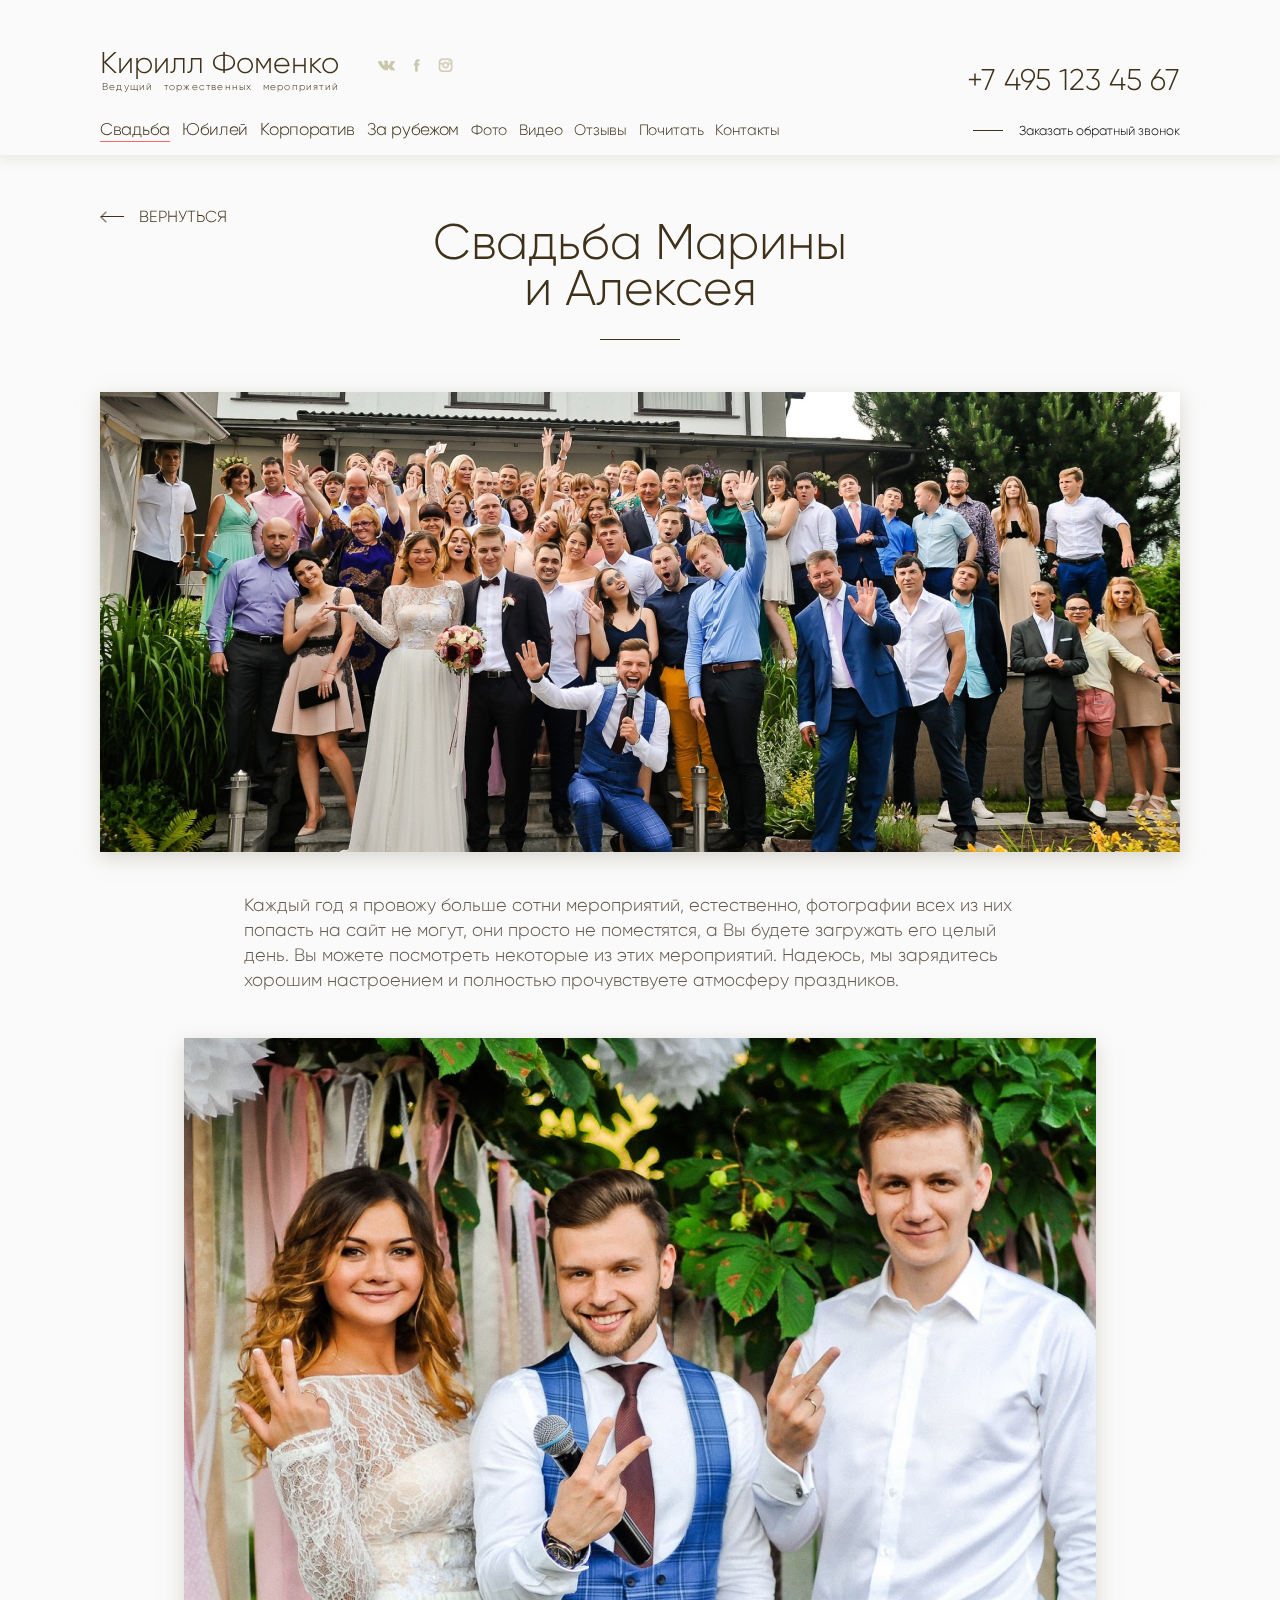
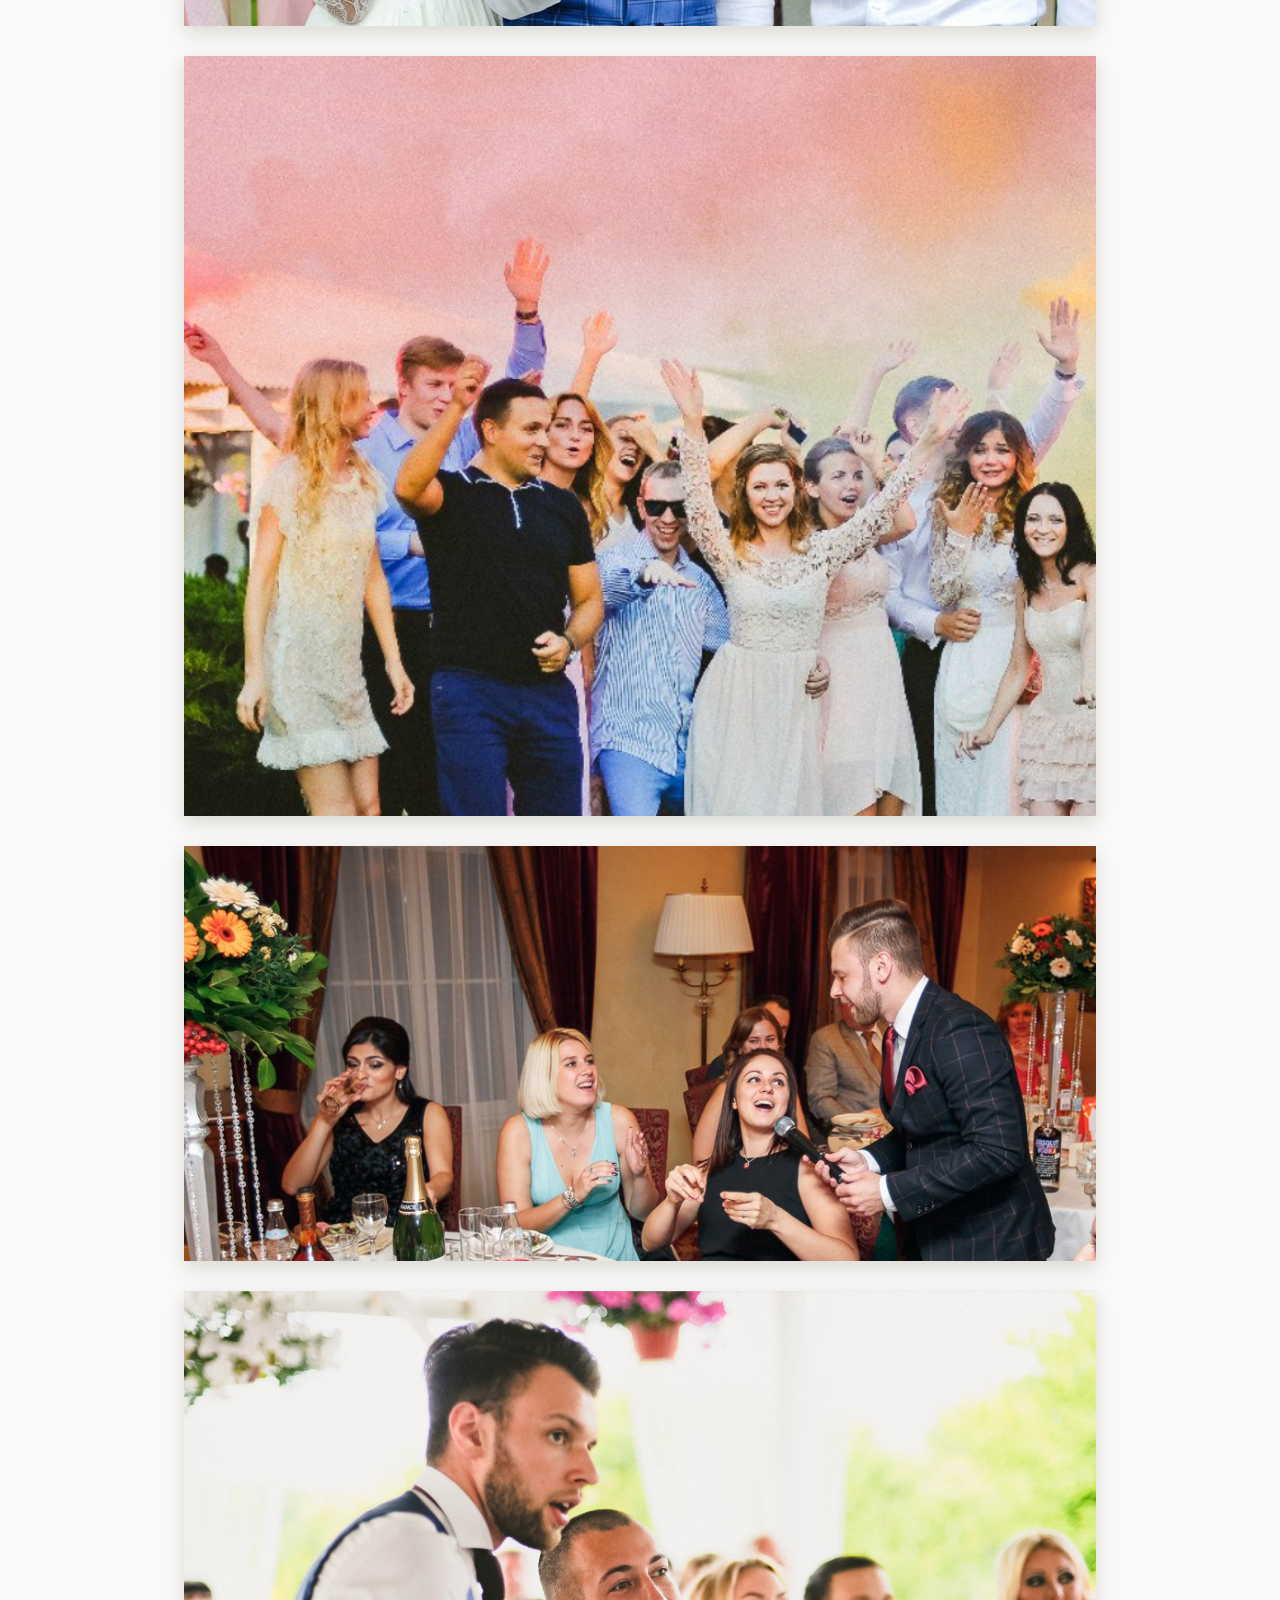
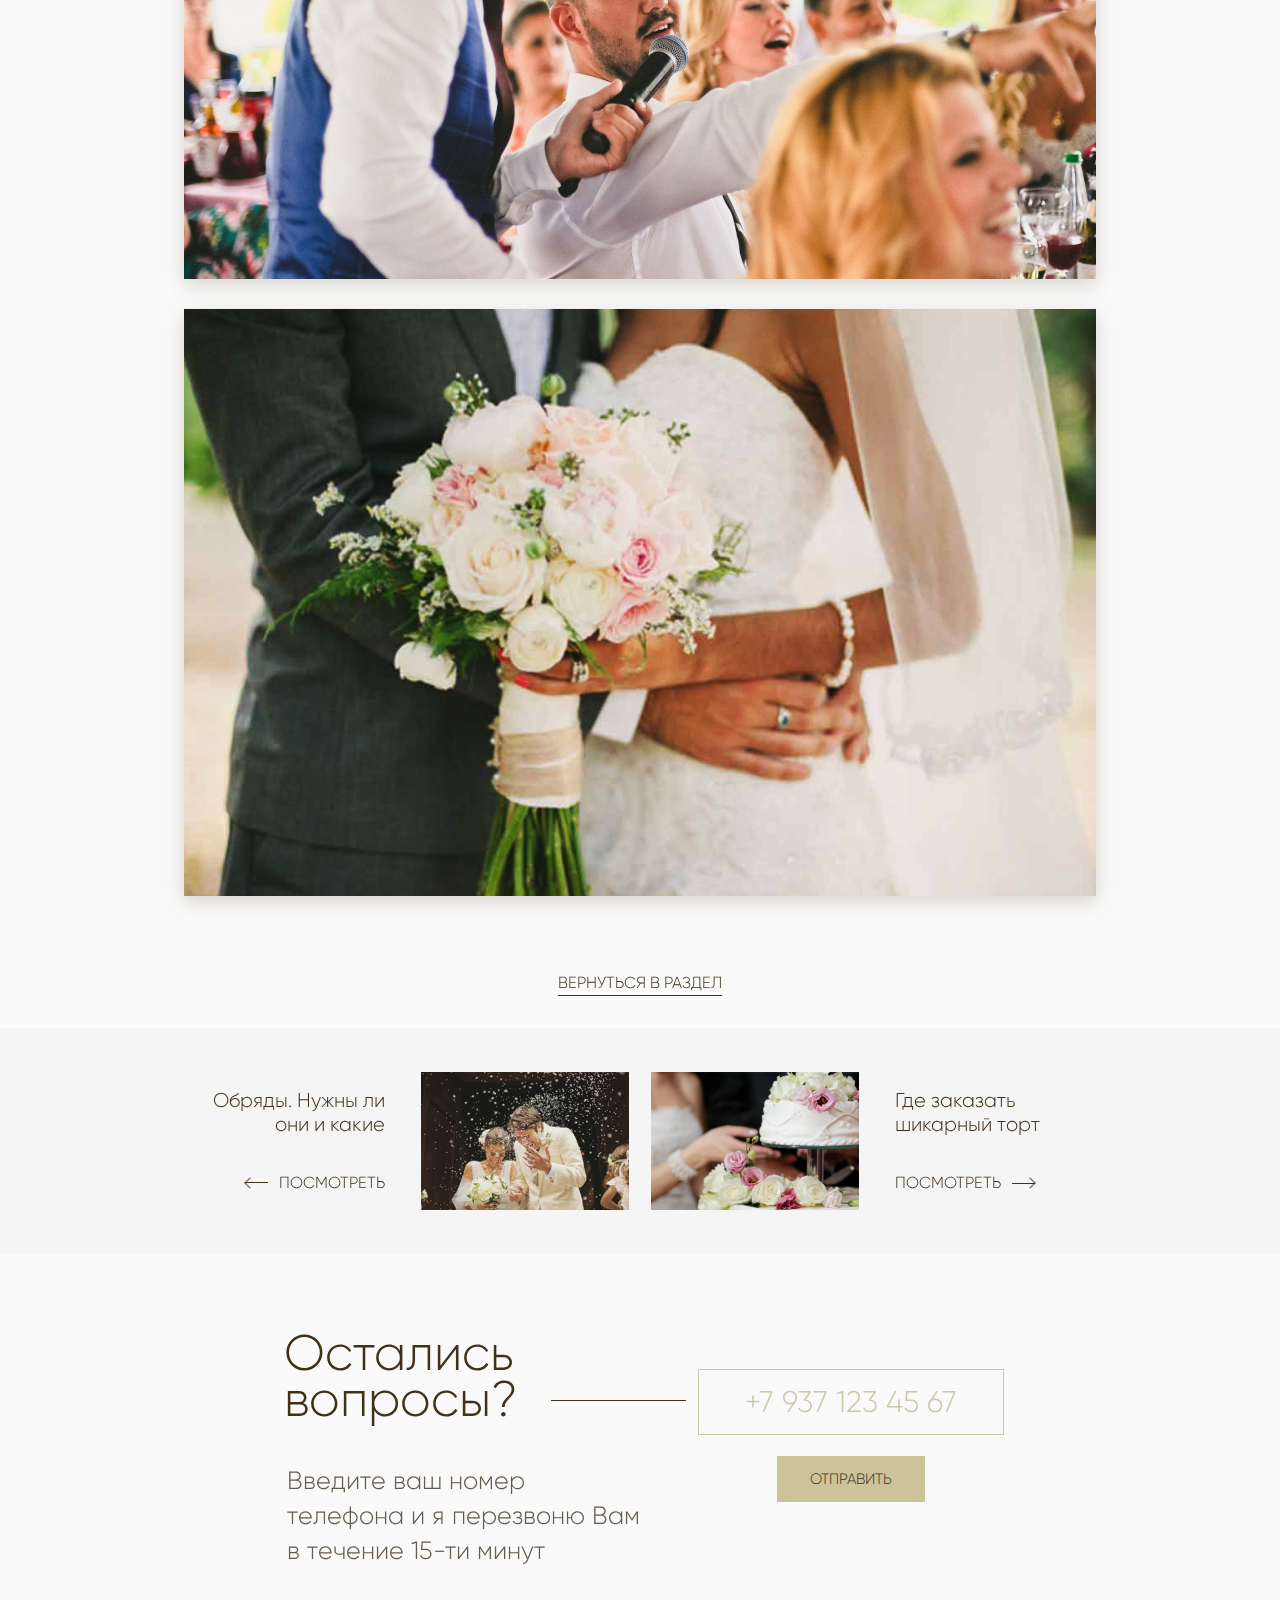
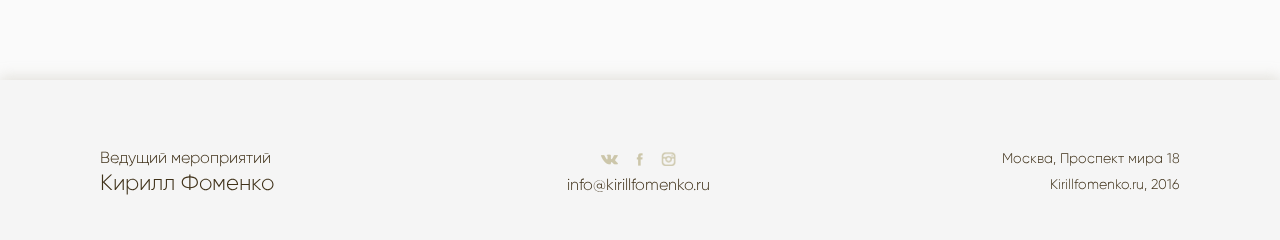
==== commit 7bae074a: "add blog restyle page navigation" ====
--- a/gallery-page.html
+++ b/gallery-page.html
@@ -144,31 +144,33 @@
             </div>
         </section>
 
-        <section class="gallery-navigation">
+        <section class="items-navigation">
             <div class="wrapper">
                 <div class="items">
                     <div class="item item_left">
                         <div>
                             <p class="item-heading">
-                                <span>Свадьба</span>
-                                Светы и Саши
+                                <span>Обряды. Нужны ли</span>
+                                они и какие
                             </p>
 
-                            <a href="" class="back-link">ПОСМОТРЕТЬ</a>
+                            <a href="" class="back-link hidden-md">ПОСМОТРЕТЬ</a>
+                            <a href="" class="back-link show-md">ПРЕДЫДУЩИЙ</a>
                         </div>
 
-                        <img src="image/gallery-page/prev.png" alt="pic" class="preview-pic">
+                        <img src="image/blog-page/prev.png" alt="pic" class="preview-pic">
                     </div>
                     <div class="item item_right">
-                        <img src="image/gallery-page/next.png" alt="pic" class="preview-pic">
+                        <img src="image/blog-page/next.png" alt="pic" class="preview-pic">
 
                         <div>
                             <p class="item-heading">
-                                <span>Свадьба</span>
-                                Оли и Андрея
+                                <span>Где заказать</span>
+                                шикарный торт
                             </p>
 
-                            <a href="" class="back-link next">ПОСМОТРЕТЬ</a>
+                            <a href="" class="back-link next hidden-md">ПОСМОТРЕТЬ</a>
+                            <a href="" class="back-link next show-md">СЛЕДУЮЩИЙ</a>
                         </div>
                     </div>
                 </div>
--- a/style/style.css
+++ b/style/style.css
@@ -1,2 +1,2 @@
-.flex-box{display:-webkit-box;display:-ms-box;display:box;display:-ms-flexbox;display:-webkit-flex;display:flex}.flex-box>.flex-align--auto{-ms-flex-item-align:auto;flex-item-align:auto;-webkit-align-self:auto;-ms-align-self:auto;align-self:auto}.flex-box>.flex-align--start{-ms-flex-item-align:flex-start;flex-item-align:flex-start;-webkit-align-self:flex-start;-ms-align-self:flex-start;align-self:flex-start}.flex-box>.flex-align--end{-ms-flex-item-align:flex-end;flex-item-align:flex-end;-webkit-align-self:flex-end;-ms-align-self:flex-end;align-self:flex-end}.flex-box>.flex-align--center{-ms-flex-item-align:center;flex-item-align:center;-webkit-align-self:center;-ms-align-self:center;align-self:center}.flex-box>.flex-align--baseline{-ms-flex-item-align:baseline;flex-item-align:baseline;-webkit-align-self:baseline;-ms-align-self:baseline;align-self:baseline}.flex-box>.flex-align--stretch{-ms-flex-item-align:stretch;flex-item-align:stretch;-webkit-align-self:stretch;-ms-align-self:stretch;align-self:stretch}.flex-order--n-1{-webkit-box-ordinal-group:0;-ms-box-ordinal-group:0;box-ordinal-group:0;-ms-flex-order:-1;-webkit-order:-1;-ms-order:-1;order:-1}.flex-order--n0{-webkit-box-ordinal-group:1;-ms-box-ordinal-group:1;box-ordinal-group:1;-ms-flex-order:0;-webkit-order:0;-ms-order:0;order:0}.flex-order--n1{-webkit-box-ordinal-group:2;-ms-box-ordinal-group:2;box-ordinal-group:2;-ms-flex-order:1;-webkit-order:1;-ms-order:1;order:1}.flex-order--n2{-webkit-box-ordinal-group:3;-ms-box-ordinal-group:3;box-ordinal-group:3;-ms-flex-order:2;-webkit-order:2;-ms-order:2;order:2}.flex-order--n3{-webkit-box-ordinal-group:4;-ms-box-ordinal-group:4;box-ordinal-group:4;-ms-flex-order:3;-webkit-order:3;-ms-order:3;order:3}.flex-order--n4{-webkit-box-ordinal-group:5;-ms-box-ordinal-group:5;box-ordinal-group:5;-ms-flex-order:4;-webkit-order:4;-ms-order:4;order:4}.flex-order--n5{-webkit-box-ordinal-group:6;-ms-box-ordinal-group:6;box-ordinal-group:6;-ms-flex-order:5;-webkit-order:5;-ms-order:5;order:5}.flex-direction--row{-ms-box-orient:horizontal;box-orient:horizontal;-webkit-flex-direction:row;-ms-flex-direction:row;flex-direction:row}.flex-direction--row-reverse{-ms-box-orient:horizontal;box-orient:horizontal;-ms-box-direction:reverse;box-direction:reverse;-webkit-flex-direction:row-reverse;-ms-flex-direction:row-reverse;flex-direction:row-reverse}.flex-direction--column{-ms-box-orient:vertical;box-orient:vertical;-webkit-flex-direction:column;-ms-flex-direction:column;flex-direction:column}.flex-direction--column-reverse{-ms-box-orient:vertical;box-orient:vertical;-ms-box-direction:reverse;box-direction:reverse;-webkit-flex-direction:column-reverse;-ms-flex-direction:column-reverse;flex-direction:column-reverse}.flex-h-align--start{-ms-box-pack:start;box-pack:start;-ms-flex-pack:start;-webkit-justify-content:flex-start;-ms-justify-content:flex-start;justify-content:flex-start}.flex-h-align--end{-ms-box-pack:end;box-pack:end;-ms-flex-pack:end;-webkit-justify-content:flex-end;-ms-justify-content:flex-end;justify-content:flex-end}.flex-h-align--center{-ms-flex-pack:center;-webkit-justify-content:center;-ms-justify-content:center;justify-content:center}.flex-h-align--between{-ms-flex-pack:justify;-webkit-justify-content:space-between;-ms-justify-content:space-between;justify-content:space-between}.flex-h-align--around{-ms-flex-pack:distribute;-webkit-justify-content:space-around;-ms-justify-content:space-around;justify-content:space-around}.flex-wrap--nowrap{-ms-box-lines:single;box-lines:single;-webkit-flex-wrap:nowrap;-ms-flex-wrap:nowrap;flex-wrap:nowrap}.flex-wrap--wrap{-ms-box-lines:multiple;box-lines:multiple;-webkit-flex-wrap:wrap;-ms-flex-wrap:wrap;flex-wrap:wrap}.flex-v-align--start{-ms-flex-line-pack:start;-webkit-align-content:flex-start;align-content:flex-start}.flex-v-align--end{-ms-flex-line-pack:end;-webkit-align-content:flex-end;align-content:flex-end}.flex-v-align--center{-ms-flex-line-pack:center;-webkit-align-content:center;align-content:center}.flex-v-align--between{-ms-flex-line-pack:justify;-webkit-align-content:space-between;align-content:space-between}.flex-v-align--around{-ms-flex-line-pack:distribute;-webkit-align-content:space-around;align-content:space-around}.flex-v-align--stretch{-ms-flex-line-pack:stretch;-webkit-align-content:stretch;align-content:stretch}.flex-v-align-items--start{-ms-box-align:start;box-align:start;-ms-flex-align:start;-webkit-align-items:flex-start;-ms-align-items:flex-start;align-items:flex-start}.flex-v-align-items--end{-ms-box-align:end;box-align:end;-ms-flex-align:end;-webkit-align-items:flex-end;-ms-align-items:flex-end;align-items:flex-end}.flex-v-align-items--center{-ms-box-align:center;box-align:center;-ms-flex-align:center;-webkit-align-items:center;-ms-align-items:center;align-items:center}.flex-v-align-items--baseline{-ms-box-align:baseline;box-align:baseline;-ms-flex-align:baseline;-webkit-align-items:baseline;-ms-align-items:baseline;align-items:baseline}.flex-v-align-items--stretch{-ms-box-align:stretch;box-align:stretch;-ms-flex-align:stretch;-webkit-align-items:stretch;-ms-align-items:stretch;align-items:stretch}@media (min-width: 960px){.flex_between-md{display:-webkit-box;display:-ms-box;display:box;display:-ms-flexbox;display:-webkit-flex;display:flex;-ms-flex-pack:justify;-webkit-justify-content:space-between;-ms-justify-content:space-between;justify-content:space-between;-ms-box-align:center;box-align:center;-ms-flex-align:center;-webkit-align-items:center;-ms-align-items:center;align-items:center}.flex_between-md_top{display:-webkit-box;display:-ms-box;display:box;display:-ms-flexbox;display:-webkit-flex;display:flex;-ms-flex-pack:justify;-webkit-justify-content:space-between;-ms-justify-content:space-between;justify-content:space-between;-ms-box-align:start;box-align:start;-ms-flex-align:start;-webkit-align-items:flex-start;-ms-align-items:flex-start;align-items:flex-start}.flex_between-md_bottom{display:-webkit-box;display:-ms-box;display:box;display:-ms-flexbox;display:-webkit-flex;display:flex;-ms-flex-pack:justify;-webkit-justify-content:space-between;-ms-justify-content:space-between;justify-content:space-between;-ms-box-align:end;box-align:end;-ms-flex-align:end;-webkit-align-items:flex-end;-ms-align-items:flex-end;align-items:flex-end}}@media (min-width: 768px){.flex_between-sm{display:-webkit-box;display:-ms-box;display:box;display:-ms-flexbox;display:-webkit-flex;display:flex;-ms-flex-pack:justify;-webkit-justify-content:space-between;-ms-justify-content:space-between;justify-content:space-between;-ms-box-align:center;box-align:center;-ms-flex-align:center;-webkit-align-items:center;-ms-align-items:center;align-items:center}.flex_between-sm_top{display:-webkit-box;display:-ms-box;display:box;display:-ms-flexbox;display:-webkit-flex;display:flex;-ms-flex-pack:justify;-webkit-justify-content:space-between;-ms-justify-content:space-between;justify-content:space-between;-ms-box-align:start;box-align:start;-ms-flex-align:start;-webkit-align-items:flex-start;-ms-align-items:flex-start;align-items:flex-start}.flex_between-sm_bottom{display:-webkit-box;display:-ms-box;display:box;display:-ms-flexbox;display:-webkit-flex;display:flex;-ms-flex-pack:justify;-webkit-justify-content:space-between;-ms-justify-content:space-between;justify-content:space-between;-ms-box-align:end;box-align:end;-ms-flex-align:end;-webkit-align-items:flex-end;-ms-align-items:flex-end;align-items:flex-end}}@media (min-width: 420px){.flex_between-xs{display:-webkit-box;display:-ms-box;display:box;display:-ms-flexbox;display:-webkit-flex;display:flex;-ms-flex-pack:justify;-webkit-justify-content:space-between;-ms-justify-content:space-between;justify-content:space-between;-ms-box-align:center;box-align:center;-ms-flex-align:center;-webkit-align-items:center;-ms-align-items:center;align-items:center}.flex_between-xs_top{display:-webkit-box;display:-ms-box;display:box;display:-ms-flexbox;display:-webkit-flex;display:flex;-ms-flex-pack:justify;-webkit-justify-content:space-between;-ms-justify-content:space-between;justify-content:space-between;-ms-box-align:start;box-align:start;-ms-flex-align:start;-webkit-align-items:flex-start;-ms-align-items:flex-start;align-items:flex-start}.flex_between-xs_bottom{display:-webkit-box;display:-ms-box;display:box;display:-ms-flexbox;display:-webkit-flex;display:flex;-ms-flex-pack:justify;-webkit-justify-content:space-between;-ms-justify-content:space-between;justify-content:space-between;-ms-box-align:end;box-align:end;-ms-flex-align:end;-webkit-align-items:flex-end;-ms-align-items:flex-end;align-items:flex-end}}@media (min-width: 319px){.flex_between-min{display:-webkit-box;display:-ms-box;display:box;display:-ms-flexbox;display:-webkit-flex;display:flex;-ms-flex-pack:justify;-webkit-justify-content:space-between;-ms-justify-content:space-between;justify-content:space-between;-ms-box-align:center;box-align:center;-ms-flex-align:center;-webkit-align-items:center;-ms-align-items:center;align-items:center}.flex_between-min_top{display:-webkit-box;display:-ms-box;display:box;display:-ms-flexbox;display:-webkit-flex;display:flex;-ms-flex-pack:justify;-webkit-justify-content:space-between;-ms-justify-content:space-between;justify-content:space-between;-ms-box-align:start;box-align:start;-ms-flex-align:start;-webkit-align-items:flex-start;-ms-align-items:flex-start;align-items:flex-start}.flex_between-min_bottom{display:-webkit-box;display:-ms-box;display:box;display:-ms-flexbox;display:-webkit-flex;display:flex;-ms-flex-pack:justify;-webkit-justify-content:space-between;-ms-justify-content:space-between;justify-content:space-between;-ms-box-align:end;box-align:end;-ms-flex-align:end;-webkit-align-items:flex-end;-ms-align-items:flex-end;align-items:flex-end}}@media (min-width: 960px){.flex_around-md{display:-webkit-box;display:-ms-box;display:box;display:-ms-flexbox;display:-webkit-flex;display:flex;-ms-flex-pack:distribute;-webkit-justify-content:space-around;-ms-justify-content:space-around;justify-content:space-around;-ms-box-align:center;box-align:center;-ms-flex-align:center;-webkit-align-items:center;-ms-align-items:center;align-items:center}.flex_around-md_top{display:-webkit-box;display:-ms-box;display:box;display:-ms-flexbox;display:-webkit-flex;display:flex;-ms-flex-pack:distribute;-webkit-justify-content:space-around;-ms-justify-content:space-around;justify-content:space-around;-ms-box-align:start;box-align:start;-ms-flex-align:start;-webkit-align-items:flex-start;-ms-align-items:flex-start;align-items:flex-start}.flex_around-md_bottom{display:-webkit-box;display:-ms-box;display:box;display:-ms-flexbox;display:-webkit-flex;display:flex;-ms-flex-pack:distribute;-webkit-justify-content:space-around;-ms-justify-content:space-around;justify-content:space-around;-ms-box-align:end;box-align:end;-ms-flex-align:end;-webkit-align-items:flex-end;-ms-align-items:flex-end;align-items:flex-end}}@media (min-width: 768px){.flex_around-sm{display:-webkit-box;display:-ms-box;display:box;display:-ms-flexbox;display:-webkit-flex;display:flex;-ms-flex-pack:distribute;-webkit-justify-content:space-around;-ms-justify-content:space-around;justify-content:space-around;-ms-box-align:center;box-align:center;-ms-flex-align:center;-webkit-align-items:center;-ms-align-items:center;align-items:center}.flex_around-sm_top{display:-webkit-box;display:-ms-box;display:box;display:-ms-flexbox;display:-webkit-flex;display:flex;-ms-flex-pack:distribute;-webkit-justify-content:space-around;-ms-justify-content:space-around;justify-content:space-around;-ms-box-align:start;box-align:start;-ms-flex-align:start;-webkit-align-items:flex-start;-ms-align-items:flex-start;align-items:flex-start}.flex_around-sm_bottom{display:-webkit-box;display:-ms-box;display:box;display:-ms-flexbox;display:-webkit-flex;display:flex;-ms-flex-pack:distribute;-webkit-justify-content:space-around;-ms-justify-content:space-around;justify-content:space-around;-ms-box-align:end;box-align:end;-ms-flex-align:end;-webkit-align-items:flex-end;-ms-align-items:flex-end;align-items:flex-end}}@media (min-width: 420px){.flex_around-xs{display:-webkit-box;display:-ms-box;display:box;display:-ms-flexbox;display:-webkit-flex;display:flex;-ms-flex-pack:distribute;-webkit-justify-content:space-around;-ms-justify-content:space-around;justify-content:space-around;-ms-box-align:center;box-align:center;-ms-flex-align:center;-webkit-align-items:center;-ms-align-items:center;align-items:center}.flex_around-xs_top{display:-webkit-box;display:-ms-box;display:box;display:-ms-flexbox;display:-webkit-flex;display:flex;-ms-flex-pack:distribute;-webkit-justify-content:space-around;-ms-justify-content:space-around;justify-content:space-around;-ms-box-align:start;box-align:start;-ms-flex-align:start;-webkit-align-items:flex-start;-ms-align-items:flex-start;align-items:flex-start}.flex_around-xs_bottom{display:-webkit-box;display:-ms-box;display:box;display:-ms-flexbox;display:-webkit-flex;display:flex;-ms-flex-pack:distribute;-webkit-justify-content:space-around;-ms-justify-content:space-around;justify-content:space-around;-ms-box-align:end;box-align:end;-ms-flex-align:end;-webkit-align-items:flex-end;-ms-align-items:flex-end;align-items:flex-end}}@media (min-width: 319px){.flex_around-min{display:-webkit-box;display:-ms-box;display:box;display:-ms-flexbox;display:-webkit-flex;display:flex;-ms-flex-pack:distribute;-webkit-justify-content:space-around;-ms-justify-content:space-around;justify-content:space-around;-ms-box-align:center;box-align:center;-ms-flex-align:center;-webkit-align-items:center;-ms-align-items:center;align-items:center}.flex_around-min_top{display:-webkit-box;display:-ms-box;display:box;display:-ms-flexbox;display:-webkit-flex;display:flex;-ms-flex-pack:distribute;-webkit-justify-content:space-around;-ms-justify-content:space-around;justify-content:space-around;-ms-box-align:start;box-align:start;-ms-flex-align:start;-webkit-align-items:flex-start;-ms-align-items:flex-start;align-items:flex-start}.flex_around-min_bottom{display:-webkit-box;display:-ms-box;display:box;display:-ms-flexbox;display:-webkit-flex;display:flex;-ms-flex-pack:distribute;-webkit-justify-content:space-around;-ms-justify-content:space-around;justify-content:space-around;-ms-box-align:end;box-align:end;-ms-flex-align:end;-webkit-align-items:flex-end;-ms-align-items:flex-end;align-items:flex-end}}@media (min-width: 960px){.flex_start-md{display:-webkit-box;display:-ms-box;display:box;display:-ms-flexbox;display:-webkit-flex;display:flex;-ms-box-pack:start;box-pack:start;-ms-flex-pack:start;-webkit-justify-content:flex-start;-ms-justify-content:flex-start;justify-content:flex-start;-ms-box-align:center;box-align:center;-ms-flex-align:center;-webkit-align-items:center;-ms-align-items:center;align-items:center}.flex_start-md_top{display:-webkit-box;display:-ms-box;display:box;display:-ms-flexbox;display:-webkit-flex;display:flex;-ms-box-pack:start;box-pack:start;-ms-flex-pack:start;-webkit-justify-content:flex-start;-ms-justify-content:flex-start;justify-content:flex-start;-ms-box-align:start;box-align:start;-ms-flex-align:start;-webkit-align-items:flex-start;-ms-align-items:flex-start;align-items:flex-start}.flex_start-md_bottom{display:-webkit-box;display:-ms-box;display:box;display:-ms-flexbox;display:-webkit-flex;display:flex;-ms-box-pack:start;box-pack:start;-ms-flex-pack:start;-webkit-justify-content:flex-start;-ms-justify-content:flex-start;justify-content:flex-start;-ms-box-align:end;box-align:end;-ms-flex-align:end;-webkit-align-items:flex-end;-ms-align-items:flex-end;align-items:flex-end}}@media (min-width: 768px){.flex_start-sm{display:-webkit-box;display:-ms-box;display:box;display:-ms-flexbox;display:-webkit-flex;display:flex;-ms-box-pack:start;box-pack:start;-ms-flex-pack:start;-webkit-justify-content:flex-start;-ms-justify-content:flex-start;justify-content:flex-start;-ms-box-align:center;box-align:center;-ms-flex-align:center;-webkit-align-items:center;-ms-align-items:center;align-items:center}.flex_start-sm_top{display:-webkit-box;display:-ms-box;display:box;display:-ms-flexbox;display:-webkit-flex;display:flex;-ms-box-pack:start;box-pack:start;-ms-flex-pack:start;-webkit-justify-content:flex-start;-ms-justify-content:flex-start;justify-content:flex-start;-ms-box-align:start;box-align:start;-ms-flex-align:start;-webkit-align-items:flex-start;-ms-align-items:flex-start;align-items:flex-start}.flex_start-sm_bottom{display:-webkit-box;display:-ms-box;display:box;display:-ms-flexbox;display:-webkit-flex;display:flex;-ms-box-pack:start;box-pack:start;-ms-flex-pack:start;-webkit-justify-content:flex-start;-ms-justify-content:flex-start;justify-content:flex-start;-ms-box-align:end;box-align:end;-ms-flex-align:end;-webkit-align-items:flex-end;-ms-align-items:flex-end;align-items:flex-end}}@media (min-width: 420px){.flex_start-xs{display:-webkit-box;display:-ms-box;display:box;display:-ms-flexbox;display:-webkit-flex;display:flex;-ms-box-pack:start;box-pack:start;-ms-flex-pack:start;-webkit-justify-content:flex-start;-ms-justify-content:flex-start;justify-content:flex-start;-ms-box-align:center;box-align:center;-ms-flex-align:center;-webkit-align-items:center;-ms-align-items:center;align-items:center}.flex_start-xs_top{display:-webkit-box;display:-ms-box;display:box;display:-ms-flexbox;display:-webkit-flex;display:flex;-ms-box-pack:start;box-pack:start;-ms-flex-pack:start;-webkit-justify-content:flex-start;-ms-justify-content:flex-start;justify-content:flex-start;-ms-box-align:start;box-align:start;-ms-flex-align:start;-webkit-align-items:flex-start;-ms-align-items:flex-start;align-items:flex-start}.flex_start-xs_bottom{display:-webkit-box;display:-ms-box;display:box;display:-ms-flexbox;display:-webkit-flex;display:flex;-ms-box-pack:start;box-pack:start;-ms-flex-pack:start;-webkit-justify-content:flex-start;-ms-justify-content:flex-start;justify-content:flex-start;-ms-box-align:end;box-align:end;-ms-flex-align:end;-webkit-align-items:flex-end;-ms-align-items:flex-end;align-items:flex-end}}@media (min-width: 319px){.flex_start-min{display:-webkit-box;display:-ms-box;display:box;display:-ms-flexbox;display:-webkit-flex;display:flex;-ms-box-pack:start;box-pack:start;-ms-flex-pack:start;-webkit-justify-content:flex-start;-ms-justify-content:flex-start;justify-content:flex-start;-ms-box-align:center;box-align:center;-ms-flex-align:center;-webkit-align-items:center;-ms-align-items:center;align-items:center}.flex_start-min_top{display:-webkit-box;display:-ms-box;display:box;display:-ms-flexbox;display:-webkit-flex;display:flex;-ms-box-pack:start;box-pack:start;-ms-flex-pack:start;-webkit-justify-content:flex-start;-ms-justify-content:flex-start;justify-content:flex-start;-ms-box-align:start;box-align:start;-ms-flex-align:start;-webkit-align-items:flex-start;-ms-align-items:flex-start;align-items:flex-start}.flex_start-min_bottom{display:-webkit-box;display:-ms-box;display:box;display:-ms-flexbox;display:-webkit-flex;display:flex;-ms-box-pack:start;box-pack:start;-ms-flex-pack:start;-webkit-justify-content:flex-start;-ms-justify-content:flex-start;justify-content:flex-start;-ms-box-align:end;box-align:end;-ms-flex-align:end;-webkit-align-items:flex-end;-ms-align-items:flex-end;align-items:flex-end}}@media (min-width: 960px){.flex_end-md{display:-webkit-box;display:-ms-box;display:box;display:-ms-flexbox;display:-webkit-flex;display:flex;-ms-box-pack:end;box-pack:end;-ms-flex-pack:end;-webkit-justify-content:flex-end;-ms-justify-content:flex-end;justify-content:flex-end;-ms-box-align:center;box-align:center;-ms-flex-align:center;-webkit-align-items:center;-ms-align-items:center;align-items:center}.flex_end-md_top{display:-webkit-box;display:-ms-box;display:box;display:-ms-flexbox;display:-webkit-flex;display:flex;-ms-box-pack:end;box-pack:end;-ms-flex-pack:end;-webkit-justify-content:flex-end;-ms-justify-content:flex-end;justify-content:flex-end;-ms-box-align:start;box-align:start;-ms-flex-align:start;-webkit-align-items:flex-start;-ms-align-items:flex-start;align-items:flex-start}.flex_end-md_bottom{display:-webkit-box;display:-ms-box;display:box;display:-ms-flexbox;display:-webkit-flex;display:flex;-ms-box-pack:end;box-pack:end;-ms-flex-pack:end;-webkit-justify-content:flex-end;-ms-justify-content:flex-end;justify-content:flex-end;-ms-box-align:end;box-align:end;-ms-flex-align:end;-webkit-align-items:flex-end;-ms-align-items:flex-end;align-items:flex-end}}@media (min-width: 768px){.flex_end-sm{display:-webkit-box;display:-ms-box;display:box;display:-ms-flexbox;display:-webkit-flex;display:flex;-ms-box-pack:end;box-pack:end;-ms-flex-pack:end;-webkit-justify-content:flex-end;-ms-justify-content:flex-end;justify-content:flex-end;-ms-box-align:center;box-align:center;-ms-flex-align:center;-webkit-align-items:center;-ms-align-items:center;align-items:center}.flex_end-sm_top{display:-webkit-box;display:-ms-box;display:box;display:-ms-flexbox;display:-webkit-flex;display:flex;-ms-box-pack:end;box-pack:end;-ms-flex-pack:end;-webkit-justify-content:flex-end;-ms-justify-content:flex-end;justify-content:flex-end;-ms-box-align:start;box-align:start;-ms-flex-align:start;-webkit-align-items:flex-start;-ms-align-items:flex-start;align-items:flex-start}.flex_end-sm_bottom{display:-webkit-box;display:-ms-box;display:box;display:-ms-flexbox;display:-webkit-flex;display:flex;-ms-box-pack:end;box-pack:end;-ms-flex-pack:end;-webkit-justify-content:flex-end;-ms-justify-content:flex-end;justify-content:flex-end;-ms-box-align:end;box-align:end;-ms-flex-align:end;-webkit-align-items:flex-end;-ms-align-items:flex-end;align-items:flex-end}}@media (min-width: 420px){.flex_end-xs{display:-webkit-box;display:-ms-box;display:box;display:-ms-flexbox;display:-webkit-flex;display:flex;-ms-box-pack:end;box-pack:end;-ms-flex-pack:end;-webkit-justify-content:flex-end;-ms-justify-content:flex-end;justify-content:flex-end;-ms-box-align:center;box-align:center;-ms-flex-align:center;-webkit-align-items:center;-ms-align-items:center;align-items:center}.flex_end-xs_top{display:-webkit-box;display:-ms-box;display:box;display:-ms-flexbox;display:-webkit-flex;display:flex;-ms-box-pack:end;box-pack:end;-ms-flex-pack:end;-webkit-justify-content:flex-end;-ms-justify-content:flex-end;justify-content:flex-end;-ms-box-align:start;box-align:start;-ms-flex-align:start;-webkit-align-items:flex-start;-ms-align-items:flex-start;align-items:flex-start}.flex_end-xs_bottom{display:-webkit-box;display:-ms-box;display:box;display:-ms-flexbox;display:-webkit-flex;display:flex;-ms-box-pack:end;box-pack:end;-ms-flex-pack:end;-webkit-justify-content:flex-end;-ms-justify-content:flex-end;justify-content:flex-end;-ms-box-align:end;box-align:end;-ms-flex-align:end;-webkit-align-items:flex-end;-ms-align-items:flex-end;align-items:flex-end}}@media (min-width: 319px){.flex_end-min{display:-webkit-box;display:-ms-box;display:box;display:-ms-flexbox;display:-webkit-flex;display:flex;-ms-box-pack:end;box-pack:end;-ms-flex-pack:end;-webkit-justify-content:flex-end;-ms-justify-content:flex-end;justify-content:flex-end;-ms-box-align:center;box-align:center;-ms-flex-align:center;-webkit-align-items:center;-ms-align-items:center;align-items:center}.flex_end-min_top{display:-webkit-box;display:-ms-box;display:box;display:-ms-flexbox;display:-webkit-flex;display:flex;-ms-box-pack:end;box-pack:end;-ms-flex-pack:end;-webkit-justify-content:flex-end;-ms-justify-content:flex-end;justify-content:flex-end;-ms-box-align:start;box-align:start;-ms-flex-align:start;-webkit-align-items:flex-start;-ms-align-items:flex-start;align-items:flex-start}.flex_end-min_bottom{display:-webkit-box;display:-ms-box;display:box;display:-ms-flexbox;display:-webkit-flex;display:flex;-ms-box-pack:end;box-pack:end;-ms-flex-pack:end;-webkit-justify-content:flex-end;-ms-justify-content:flex-end;justify-content:flex-end;-ms-box-align:end;box-align:end;-ms-flex-align:end;-webkit-align-items:flex-end;-ms-align-items:flex-end;align-items:flex-end}}.block-center{margin:0 auto 0 auto;display:block}.block-left{margin:0 0 0 0;display:block}.block-right{margin:0 0 0 auto;display:block}@media (max-width: 960px){.block_md-center{margin:0 auto 0 auto;display:block}.block_md-left{margin:0 0 0 0;display:block}.block_md-right{margin:0 0 0 auto;display:block}}@media (max-width: 768px){.block_sm-center{margin:0 auto 0 auto;display:block}.block_sm-left{margin:0 0 0 0;display:block}.block_sm-right{margin:0 0 0 auto;display:block}}@media (max-width: 420px){.block_xs-center{margin:0 auto 0 auto;display:block}.block_xs-left{margin:0 0 0 0;display:block}.block_xs-right{margin:0 0 0 auto;display:block}}@media (max-width: 319px){.block_min-center{margin:0 auto 0 auto;display:block}.block_min-left{margin:0 0 0 0;display:block}.block_min-right{margin:0 0 0 auto;display:block}}@font-face{font-family:Gilroy;src:url("../fonts/gilroy-light.woff");font-weight:300}body{padding:0;margin:0;font-family:Gilroy;background-color:#fafafa}.wrapper{max-width:1140px;width:100%;min-width:319px;margin:0 auto;position:relative;z-index:1}@media (max-width: 1140px){.wrapper{padding:0 8px}}.wrapper_small{max-width:1080px;width:100%;min-width:319px;margin:0 auto;position:relative;z-index:1}@media (max-width: 1080px){.wrapper_small{padding:0 8px}}.wrapper-all{width:100%;overflow:hidden;min-width:319px}*{box-sizing:border-box}h1,h2,h3,h4,p,a,img,ul,li{padding:0;margin:0;text-decoration:none;list-style-type:none;color:inherit}header,section,footer{width:100%;min-width:319px;margin:0 auto;box-sizing:border-box;background-position:center;background-repeat:no-repeat;background-size:cover;position:relative}textarea,button,input{position:relative;box-sizing:border-box;border:none;background-color:transparent;outline:none;border-radius:0;font-family:Gilroy;padding:0}button{cursor:pointer}.col{display:inline-block;vertical-align:top}.col-m{display:inline-block;vertical-align:middle}@media (max-width: 960px){.hidden-md{display:none !important}}@media (min-width: 960px){.show-md{display:none !important}}@media (max-width: 768px){.hidden-sm{display:none !important}}@media (min-width: 768px){.show-sm{display:none !important}}@media (max-width: 420px){.hidden-xs{display:none !important}}@media (min-width: 420px){.show-xs{display:none !important}}.heading{font-size:50px;font-weight:300;line-height:46px;text-align:left;color:#40321a;position:relative}.heading:before{content:'';position:absolute;z-index:1;height:1px;background-color:#40321a;right:calc(100% + 18px);top:calc(50% + 3px)}@media (max-width: 768px){.heading{text-align:center;font-size:34px;line-height:30px}.heading br{display:none}}.text{color:#645a4d;font-size:15px;font-weight:300;line-height:25px}.vertical-text{color:#40321a;font-size:10px;font-weight:300;position:absolute;letter-spacing:2.3px}@media (max-width: 960px){.vertical-text{display:none}}.social a{display:inline-block;vertical-align:middle;position:relative;z-index:1;overflow:hidden}.social a img{display:block;transition:.25s all;-webkit-transition:.25s all}.social a img:nth-of-type(2){position:absolute;top:0;left:0;z-index:2;opacity:0}.social a:hover img:nth-of-type(1){opacity:0}.social a:hover img:nth-of-type(2){opacity:1}.first-screen{padding:52px 0 43px 0}@media (max-width: 960px){.first-screen{padding:120px 0 43px 0}}.first-screen .wrapper_small{pointer-events:none}.first-screen .quote{opacity:0.8;color:white;font-size:11px;font-weight:300;line-height:15px;letter-spacing:2.9px;margin-bottom:231px}@media (max-width: 768px){.first-screen .quote{margin-bottom:140px}}.first-screen .title{color:white;font-size:109px;font-weight:300;line-height:87px;letter-spacing:-3px;margin:0 0 19px 0}@media (max-width: 768px){.first-screen .title{font-size:50px;line-height:40px}}.first-screen .subtitle{color:white;font-size:20px;font-weight:300}.first-screen .slider{position:absolute;top:0;left:0;width:100%;height:100%;z-index:1}.first-screen .slider .slick-list{height:100%}.first-screen .slider .slick-track{height:100%}.first-screen .slider .slide{height:100%;background-size:cover;background-repeat:no-repeat;background-position:center}.first-screen .slider:before{content:'';position:absolute;left:0;bottom:0;width:100%;z-index:2;background-image:linear-gradient(to top, rgba(77,77,66,0.84) 0%, rgba(77,77,66,0.84) 0%, rgba(255,255,255,0) 100%, rgba(255,255,255,0.48) 100%, #fff 100%);height:52%;pointer-events:none}.first-screen .slick-dots{position:absolute;z-index:10;bottom:48px;font-size:0;right:calc(50% - 540px)}@media (max-width: 1080px){.first-screen .slick-dots{right:10px}}@media (max-width: 768px){.first-screen .slick-dots{right:0px;width:100%;text-align:center;bottom:16px}}.first-screen .slick-dots li{display:inline-block;vertical-align:top;margin:0 0 0 18px}.first-screen .slick-dots li button{width:12px;height:12px;opacity:0.5;background-color:white;font-size:0}.first-screen .slick-dots li.slick-active button{background-color:transparent;border:1px solid white}.about{color:#645a4d;padding:80px 0 198px 0}@media (max-width: 960px){.about{padding:40px 0}}.about .container{display:-webkit-box;display:-ms-box;display:box;display:-ms-flexbox;display:-webkit-flex;display:flex;-ms-flex-pack:justify;-webkit-justify-content:space-between;-ms-justify-content:space-between;justify-content:space-between;-ms-box-align:start;box-align:start;-ms-flex-align:start;-webkit-align-items:flex-start;-ms-align-items:flex-start;align-items:flex-start;padding:0 20px 0 68px}@media (max-width: 960px){.about .container{display:block;padding:0;text-align:center}}.about .vertical-text{top:66px;left:0;transform:rotate(-90deg) translateX(-100%);-webkit-transform:rotate(-90deg) translateX(-100%);transform-origin:0 0}.about .heading{margin:0 0 32px 41px}@media (max-width: 960px){.about .heading{margin:15px auto;display:block;text-align:center}}.about .heading:before{width:80px}.about .text{margin-bottom:6px}.about .player-wrap{margin-left:85px}@media (max-width: 960px){.about .player-wrap{margin:15px auto;display:block}}.about .player-wrap .text{font-size:18px;padding:1px 100px 0 35px;margin-bottom:13px}@media (max-width: 960px){.about .player-wrap .text{padding:0}}.about .player{width:300px;height:162px;background-color:whitesmoke;box-shadow:0 4px 10px rgba(185,180,166,0.56)}@media (max-width: 960px){.about .player{margin:15px auto;display:block}}.grey-block{background-color:#f5f5f5;padding:30px 0 100px 0}@media (max-width: 960px){.grey-block{padding:40px 0;text-align:center}}.grey-block .vertical-text{top:29px;right:9px;transform:rotate(90deg) translateX(100%);-webkit-transform:rotate(90deg) translateX(100%);transform-origin:100% 100%}.grey-block .container{display:-webkit-box;display:-ms-box;display:box;display:-ms-flexbox;display:-webkit-flex;display:flex;-ms-box-pack:start;box-pack:start;-ms-flex-pack:start;-webkit-justify-content:flex-start;-ms-justify-content:flex-start;justify-content:flex-start;-ms-box-align:start;box-align:start;-ms-flex-align:start;-webkit-align-items:flex-start;-ms-align-items:flex-start;align-items:flex-start;padding:0 0 0 31px}@media (max-width: 960px){.grey-block .container{-ms-box-lines:multiple;box-lines:multiple;-webkit-flex-wrap:wrap;-ms-flex-wrap:wrap;flex-wrap:wrap;padding:0 0 0 0}}.grey-block .pic-block{max-width:525px}@media (max-width: 960px){.grey-block .pic-block{max-width:100%;width:100%;margin:10px auto}}.grey-block .pic-block .pic{max-width:100%;display:block;margin:-145px 0 0 0;position:relative;z-index:2;box-shadow:0 6px 18px rgba(185,180,166,0.5)}@media (max-width: 960px){.grey-block .pic-block .pic{max-width:100%;margin:10px auto}}.grey-block .pic-block .quote{color:#918862;font-size:12px;font-weight:300;line-height:18px;position:relative;z-index:1;margin:42px 0 0 72px;padding-left:22px;max-width:400px;width:100%}.grey-block .pic-block .quote:before{content:'';position:absolute;top:50%;left:0;width:1px;height:calc(100% - 8px);background-color:#ccc6aa;z-index:1;transform:translateY(-50%);-webkit-transform:translateY(-50%)}@media (max-width: 960px){.grey-block .pic-block .quote{max-width:100%;width:100%;margin:20px auto 5px auto;text-align:center;padding:0}.grey-block .pic-block .quote:before{display:none}}.grey-block .text-block{max-width:450px;margin:0 0 0 60px}@media (max-width: 960px){.grey-block .text-block{max-width:100%;width:100%;margin:10px auto;order:-1}}.grey-block .heading{margin:0 0 36px 34px}.grey-block .heading:before{width:63px;top:20px}@media (max-width: 960px){.grey-block .heading{text-align:center;margin:0 auto 30px auto}.grey-block .heading br{display:none}.grey-block .heading:before{display:none}.grey-block .heading:after{content:'';display:block;margin:29px auto 28px auto;width:64px;height:1px;background-color:#40321a}}.grey-block .go-to{margin:24px 0 0 36px}@media (max-width: 960px){.grey-block .go-to{margin:15px auto;display:inline-block}}.default-block{padding:73px 0 67px 0}.default-block .heading{text-align:center}.default-block .heading:after{content:'';display:block;margin:29px auto 28px auto;width:64px;height:1px;background-color:#40321a}.default-block .text{text-align:center;max-width:800px;margin:0 auto 0 auto}.vocalist{background-color:#f5f5f5;padding:38px 0}.vocalist .vertical-text{top:29px;right:9px;transform:rotate(90deg) translateX(100%);-webkit-transform:rotate(90deg) translateX(100%);transform-origin:100% 100%}.vocalist .container{display:-webkit-box;display:-ms-box;display:box;display:-ms-flexbox;display:-webkit-flex;display:flex;-ms-box-pack:start;box-pack:start;-ms-flex-pack:start;-webkit-justify-content:flex-start;-ms-justify-content:flex-start;justify-content:flex-start;-ms-box-align:start;box-align:start;-ms-flex-align:start;-webkit-align-items:flex-start;-ms-align-items:flex-start;align-items:flex-start}@media (max-width: 768px){.vocalist .container{-ms-box-lines:multiple;box-lines:multiple;-webkit-flex-wrap:wrap;-ms-flex-wrap:wrap;flex-wrap:wrap}}.vocalist .video{position:relative;z-index:1;width:608px;height:352px;background-repeat:no-repeat;background-position:center;background-size:cover;margin:0 0 0 31px}@media (max-width: 768px){.vocalist .video{margin:0 auto}}.vocalist .video:before{content:'';position:absolute;top:0;left:0;width:100%;height:100%;background-color:#594628;z-index:1;opacity:0.36;transition:.25s all;-webkit-transition:.25s all}.vocalist .video .play{width:84px;height:84px;border:4px solid #ebe6d2;border-radius:50%;overflow:hidden;background-position:center;background-repeat:no-repeat;background-image:url("../image/ui/play.svg");opacity:0.8;z-index:1;position:absolute;top:50%;left:50%;transform:translate3d(-50%, -50%, 0);-webkit-transform:translate3d(-50%, -50%, 0);transition:.25s all;-webkit-transition:.25s all}.vocalist .video .play:hover{opacity:1}.vocalist .video-block{position:absolute;top:0;left:0;width:100%;height:100%;z-index:-10;opacity:0}.vocalist .video.active .video-block{z-index:5;opacity:1}.vocalist .video:hover:before{opacity:0}.vocalist .text-block{max-width:370px;margin:64px 0 0 58px}.vocalist .text-block .heading{margin-bottom:29px}@media (max-width: 768px){.vocalist .text-block{margin:15px auto;order:-1;width:100%;max-width:100%;text-align:center}}.question{padding:76px 0 112px 0}@media (max-width: 768px){.question{padding:40px 0}}.question .container{display:-webkit-box;display:-ms-box;display:box;display:-ms-flexbox;display:-webkit-flex;display:flex;-ms-flex-pack:center;-webkit-justify-content:center;-ms-justify-content:center;justify-content:center;-ms-box-align:start;box-align:start;-ms-flex-align:start;-webkit-align-items:flex-start;-ms-align-items:flex-start;align-items:flex-start}@media (max-width: 768px){.question .container{-ms-box-lines:multiple;box-lines:multiple;-webkit-flex-wrap:wrap;-ms-flex-wrap:wrap;flex-wrap:wrap}}.question .text-block{max-width:360px;margin:0 54px 0 8px}@media (max-width: 768px){.question .text-block{max-width:100%;width:100%;margin:15px auto;text-align:center}}.question .text-block .heading:before{width:135px;right:-42px;top:70px}@media (max-width: 1080px){.question .text-block .heading:before{display:none}}.question .text-block .text{font-size:25px;font-weight:300;line-height:35px;margin:41px 0 0 3px}.question .input{margin:39px 0 21px 0}@media (max-width: 768px){.question .input{margin:15px 0}}.question .btn{margin:0 auto}.gallery-items{display:-webkit-box;display:-ms-box;display:box;display:-ms-flexbox;display:-webkit-flex;display:flex;-ms-flex-pack:justify;-webkit-justify-content:space-between;-ms-justify-content:space-between;justify-content:space-between;-ms-box-lines:multiple;box-lines:multiple;-webkit-flex-wrap:wrap;-ms-flex-wrap:wrap;flex-wrap:wrap;margin:64px auto 0 auto}@media (max-width: 768px){.gallery-items{-ms-flex-pack:distribute;-webkit-justify-content:space-around;-ms-justify-content:space-around;justify-content:space-around}}.gallery-items .btn{margin:52px auto 0 auto}.gallery-item{max-width:267px;width:24.5%;display:block;font-size:0;margin-bottom:4px;position:relative;z-index:1}@media (max-width: 960px){.gallery-item{width:calc(50% - 2px);max-width:100%}}@media (max-width: 560px){.gallery-item{width:100%}}.gallery-item:after{content:'';position:absolute;z-index:1;top:0;left:0;width:100%;height:100%;box-shadow:0 4px 6px rgba(185,180,166,0.68);opacity:1;transition:.5s all;-webkit-transition:.5s all}.gallery-item:hover:after{opacity:0}.gallery-item img{width:100%}.input{width:306px;height:66px;border:1px solid #ccc6aa;color:#ccc6aa;font-size:30px;font-weight:300;text-align:center;transition:.25s all;-webkit-transition:.25s all}.input::-webkit-input-placeholder{color:#ccc6aa}.input::-moz-placeholder{color:#ccc6aa}.input:-moz-placeholder{color:#ccc6aa}.input:-ms-input-placeholder{color:#ccc6aa}.input:hover,.input:focus{background-color:white;box-shadow:0 0 10px rgba(185,180,166,0.5);color:#40321a}.input:focus::-webkit-input-placeholder{color:#40321a}.input:focus::-moz-placeholder{color:#40321a}.input:focus:-moz-placeholder{color:#40321a}.input:focus:-ms-input-placeholder{color:#40321a}.btn{display:block;font-size:15px;font-weight:300;width:148px;height:46px;color:#40321a;background-color:#ccc39b;transition:.25s all;-webkit-transition:.25s all}.btn_red{color:#fc6969;background-color:white;border:1px solid #fc6969}.btn:hover{color:white;background-color:#fc6969;border:1px solid #fc6969}.slider-btn{width:48px;height:78px;background-color:rgba(64,50,26,0.2);position:absolute;z-index:1;top:calc(50% - 39px);transition:.25s all;-webkit-transition:.25s all;z-index:1;overflow:hidden}.slider-btn img{display:block;transition:.25s all;-webkit-transition:.25s all}.slider-btn img:nth-of-type(2){position:absolute;top:0;left:0;z-index:2;opacity:0}.slider-btn:hover img:nth-of-type(1){opacity:0}.slider-btn:hover img:nth-of-type(2){opacity:1}.slider-btn:hover{background-color:rgba(64,50,26,0.8)}.slider-btn img{z-index:1;position:absolute;top:50%;left:50%;transform:translate3d(-50%, -50%, 0);-webkit-transform:translate3d(-50%, -50%, 0)}.slider-btn img:nth-of-type(2){z-index:1;position:absolute;top:50%;left:50%;transform:translate3d(-50%, -50%, 0);-webkit-transform:translate3d(-50%, -50%, 0)}.slider-btn_next{right:0}.slider-btn_prev{transform:rotate(180deg);-webkit-transform:rotate(180deg);left:0}.go-to{display:block;position:relative;z-index:1;padding-left:41px}.go-to span{border-bottom:1px solid #fc6969;padding-bottom:3px;display:inline-block;color:#40321a;font-size:14px;font-weight:300;transition:.25s all;-webkit-transition:.25s all}.go-to:hover span{color:#fc6969;border-bottom-color:transparent}.go-to:before{content:'';position:absolute;width:30px;height:28px;top:calc(50% - 14px);left:0;z-index:1;background-repeat:no-repeat;background-position:center}.go-to_wedding:before{background-image:url("../image/ui/heart.png")}.go-to_corporate:before{background-image:url("../image/ui/coctail.png")}.go-to_anniversary:before{background-image:url("../image/ui/glass.png")}.back-link{font-size:16px;font-weight:300;color:#40321a;display:block;position:relative;z-index:1;padding-left:35px;width:150px;transition:.25s all;-webkit-transition:.25s all}.back-link_top{margin:52px 0 -7px 0;width:130px}@media (max-width: 960px){.back-link_top{margin:0 0 20px 0}}.back-link:after,.back-link:before{content:'';position:absolute;top:4px;left:0;width:24px;height:12px;z-index:1;background-position:center;background-repeat:no-repeat;transition:.25s all;-webkit-transition:.25s all}.back-link.next{padding-left:0;padding-right:35px}.back-link.next:after,.back-link.next:before{top:4px;left:auto;right:0;transform:rotate(180deg)}.back-link:before{background-image:url("../image/ui/back.png")}.back-link:after{background-image:url("../image/ui/back-h.png");opacity:0}.back-link:hover{color:#fc6969}.back-link:hover:before{opacity:0}.back-link:hover:after{opacity:1}.modal{width:100%;min-width:320px;height:100%;position:fixed;top:0;left:0;overflow:scroll;transition:opacity 0.4s;z-index:1000}.modal.hidden{z-index:-1000;opacity:0;pointer-events:none;transition:0s}.modal .layout{background-color:rgba(0,0,0,0.8);width:100%;height:100%;position:fixed;top:0;left:0}.modal .centered{position:absolute;top:50%;left:50%;transform:translateX(-50%) translateY(-50%);-webkit-transform:translateX(-50%) translateY(-50%);transition:0.4s;background-color:white}.modal .centered.hidden{opacity:0;top:10%}.modal .colse{position:absolute;top:-40px;right:-4px;cursor:pointer;width:26px;height:26px}.modal .colse:after,.modal .colse:before{content:'';display:block;width:100%;height:3px;background-color:white;position:absolute;bottom:50%;left:0}.modal .colse:after{transform:rotate(45deg);-webkit-transform:rotate(45deg)}.modal .colse:before{transform:rotate(-45deg);-webkit-transform:rotate(-45deg)}.header{padding:46px 0 13px 0;color:#40321a;box-shadow:0 6px 10px rgba(185,180,166,0.2)}@media (max-width: 960px){.header{display:none}}.header .logo{display:inline-block;vertical-align:top;color:#40321a;cursor:pointer;transition:.25s all;-webkit-transition:.25s all}.header .logo:hover{color:#fc6969}.header .logo-name{font-size:30px;font-weight:300;margin-bottom:-1px}.header .logo-text{font-size:10px;font-weight:300;line-height:16px;letter-spacing:1.2px}.header .logo-text:nth-of-type(1){margin-left:2px}.header .social{display:inline-block;vertical-align:top;margin:8px 0 0 34px}.header .social a{margin-right:14px}.header .nav{margin:26px 0 0 0}.header .nav-list{display:-webkit-box;display:-ms-box;display:box;display:-ms-flexbox;display:-webkit-flex;display:flex;-ms-box-pack:start;box-pack:start;-ms-flex-pack:start;-webkit-justify-content:flex-start;-ms-justify-content:flex-start;justify-content:flex-start;-ms-box-align:baseline;box-align:baseline;-ms-flex-align:baseline;-webkit-align-items:baseline;-ms-align-items:baseline;align-items:baseline}.header .nav-link{margin-right:12px;color:#40321a;font-size:17px;font-weight:300;line-height:16px;letter-spacing:-0.3px;white-space:nowrap}.header .nav-link a{transition:.25s all;-webkit-transition:.25s all;padding-bottom:4px}.header .nav-link_small{font-size:15px}.header .nav-link:hover{color:#fc6969}.header .nav-link.active a{display:inline-block;border-bottom:1px solid #fc6769}.header-phone{display:block;font-size:30px;font-weight:300;line-height:16px;text-align:right;margin:26px 0 35px 0}.header-btn{font-size:13px;font-weight:300;line-height:16px;display:block;margin:0 0 0 auto;padding-left:46px;white-space:nowrap;transition:.25s all;-webkit-transition:.25s all}.header-btn:before{content:'';position:absolute;left:0;top:calc(50% - 1px);z-index:1;width:30px;height:1px;background-color:#40321a;transition:.25s all;-webkit-transition:.25s all}.header-btn:hover{color:#fc6969}.header-btn:hover:before{background-color:#fc6969}.header_mobile{padding:20px 0;position:fixed;top:0;left:0;z-index:100;background-color:#f5f5f5;transform:translateY(-120%);-webkit-transform:translateY(-120%);transition:.25s all;-webkit-transition:.25s all}@media (max-width: 960px){.header_mobile{display:block;transform:translateY(0%);-webkit-transform:translateY(0%)}}.header_mobile.show{transform:translateY(0%);-webkit-transform:translateY(0%)}.header_mobile .logo-name{font-size:22px;position:relative;z-index:1;padding-right:30px}.header_mobile .logo-name:after{content:'';width:17px;height:28px;position:absolute;top:calc(50% - 14px);right:0;z-index:1;background-repeat:no-repeat;background-position:center;background-image:url("../image/ui/micro.png")}.header_mobile .nav{margin:12px 0 0 0px}.header_mobile .header-btn{padding-left:25px;font-size:13px;margin:6px 0 0 0;color:#fc6969}.header_mobile .header-btn:before{width:19px;background-color:#fc6969}.header_mobile .header-phone{font-size:16px;position:absolute;top:-15px;right:0px;margin:0}.header .menu-btn{width:31px;display:none;z-index:1;padding:0;position:absolute;top:calc(50% - 17px);right:39px}.header .menu-btn span{display:block;margin:7px auto;height:2px;background-color:#40321a;transition:.25s all;-webkit-transition:.25s all}.header .menu-btn.active span:nth-of-type(1){transform:translateY(9px) rotate(45deg)}.header .menu-btn.active span:nth-of-type(2){opacity:0;transform:scale(0)}.header .menu-btn.active span:nth-of-type(3){transform:translateY(-9px) rotate(-45deg)}@media (max-width: 768px){.header .menu-btn{display:block}}.header .mobile-menu{position:absolute;top:calc(100% + 20px);left:0;width:100%;z-index:10;background-color:#f5f5f5;box-shadow:0 6px 10px rgba(185,180,166,0.2);border-top:1px solid #e4e4e4;padding-top:30px;padding-bottom:20px;display:none;text-align:center;margin:0 0 0 0}.header .mobile-menu .nav-list{display:block}.header .mobile-menu .nav-link{display:block;margin:0 auto 20px auto;font-size:24px}.header .mobile-menu .nav-link_small{display:block;font-size:18px}.header .active+.mobile-menu{display:block}@media (max-width: 1080px){.header.header_mobile .nav:not(.mobile-menu) .nav-link_small{display:none}.header.header_mobile .header-btn{margin:6px 88px 0 0}.header.header_mobile .menu-btn{display:block}.header.header_mobile .header-phone{right:96px}}@media (max-width: 840px){.header.header_mobile .nav:not(.mobile-menu){display:none}.header.header_mobile .header-btn{margin:0 50px 0 0}.header.header_mobile .menu-btn{right:10px}.header.header_mobile .header-phone{font-size:14px;right:58px}}@media (max-width: 420px){.header{padding:10px 0}.header.header_mobile .header-btn{margin:22px 50px 0 0}.header .logo-name{font-size:17px}.header .logo-name:after{display:none}.header .header-phone{display:none}}.footer{color:#40321a;font-weight:300;padding:68px 0 38px 0;background-color:#f5f5f5;box-shadow:0 -2px 14px rgba(185,180,166,0.4)}@media (max-width: 768px){.footer{padding:40px 0}}.footer .container{display:-webkit-box;display:-ms-box;display:box;display:-ms-flexbox;display:-webkit-flex;display:flex;-ms-flex-pack:justify;-webkit-justify-content:space-between;-ms-justify-content:space-between;justify-content:space-between}@media (max-width: 768px){.footer .container{-ms-box-lines:multiple;box-lines:multiple;-webkit-flex-wrap:wrap;-ms-flex-wrap:wrap;flex-wrap:wrap;-ms-flex-pack:center;-webkit-justify-content:center;-ms-justify-content:center;justify-content:center;text-align:center}}.footer .logo-text{font-size:16px;margin-bottom:3px}.footer .logo-name{font-size:22px}@media (max-width: 768px){.footer .logo{width:100%}}.footer .social{text-align:center;margin-bottom:8px}.footer .social a{margin:0 7px}@media (max-width: 768px){.footer .social{margin:15px 0 10px 0}}.footer .mail{font-size:16px;display:block;text-align:center;padding-bottom:2px;border-bottom:1px solid transparent;transition:.25s all;-webkit-transition:.25s all}.footer .mail:hover{color:#fc6969;border-bottom-color:#fc6969}.footer .address{text-align:right;padding:2px 0 0 0}@media (max-width: 768px){.footer .address{width:100%;text-align:center;padding:0;margin-top:15px}}.footer .address p{font-size:14px;font-weight:300;margin-bottom:10px}.index .infographic{background-color:whitesmoke;box-shadow:0 2px 14px rgba(185,180,166,0.4);padding:30px 0 33px 0}@media (max-width: 550px){.index .infographic{display:none}}.index .infographic .items{display:-webkit-box;display:-ms-box;display:box;display:-ms-flexbox;display:-webkit-flex;display:flex;-ms-flex-pack:justify;-webkit-justify-content:space-between;-ms-justify-content:space-between;justify-content:space-between}@media (max-width: 768px){.index .infographic .items{-ms-box-lines:multiple;box-lines:multiple;-webkit-flex-wrap:wrap;-ms-flex-wrap:wrap;flex-wrap:wrap}}.index .infographic .item{display:-webkit-box;display:-ms-box;display:box;display:-ms-flexbox;display:-webkit-flex;display:flex;-ms-box-pack:start;box-pack:start;-ms-flex-pack:start;-webkit-justify-content:flex-start;-ms-justify-content:flex-start;justify-content:flex-start;-ms-box-align:center;box-align:center;-ms-flex-align:center;-webkit-align-items:center;-ms-align-items:center;align-items:center;width:240px}@media (max-width: 768px){.index .infographic .item{width:48%;margin-bottom:10px}}.index .infographic .item-pic{margin-right:15px}.index .infographic .item-text{color:#645a4d;font-size:14px;font-weight:300;line-height:20px}.index .wedding{padding:28px 0 120px 0}@media (max-width: 960px){.index .wedding{padding:40px 0}}.index .corporate{padding:84px 0 180px 0;background-color:white}@media (max-width: 960px){.index .corporate{padding:40px 0}}.index .corporate .vertical-text{top:38px;left:0;right:auto;transform:rotate(-90deg) translateX(-100%);-webkit-transform:rotate(-90deg) translateX(-100%);transform-origin:0 0}.index .corporate .container{padding:0}.index .corporate .pic-block .pic{margin:-140px 0 0 0}@media (max-width: 960px){.index .corporate .pic-block .pic{max-width:100%;margin:10px auto}}.index .corporate .pic-block .quote{margin:42px 0 0 72px}@media (max-width: 960px){.index .corporate .pic-block .quote{margin:20px auto 5px auto}}.index .corporate .text-block{max-width:460px;margin:0 57px 0 69px}@media (max-width: 960px){.index .corporate .text-block{max-width:100%;width:100%;margin:10px auto}}.index .corporate .heading{margin:0 0 26px 38px}.index .corporate .heading:before{right:-18px;width:172px}@media (max-width: 1080px){.index .corporate .heading:before{display:none}}.index .corporate .go-to{margin:24px 0 0 41px}.index .corporate .go-to:before{top:auto;bottom:3px}@media (max-width: 960px){.index .corporate .go-to{margin:15px auto;display:inline-block}}.index .anniversary{padding:30px 0 78px 0}@media (max-width: 960px){.index .anniversary{padding:40px 0}}.index .anniversary .go-to{margin:24px 0 0 25px}.index .anniversary .go-to:before{left:3px;bottom:1px;top:auto;z-index:1}@media (max-width: 960px){.index .anniversary .go-to{margin:15px auto;display:inline-block}}.wedding-page .about .heading:after{content:'';display:block;width:59px;height:37px;background-repeat:no-repeat;background-image:url("../image/wedding/heart.png");position:absolute;top:0;right:0}.wedding-page .grey-block{padding:30px 0 75px 0}.wedding-page .fun{padding:110px 0 58px 0}@media (max-width: 768px){.wedding-page .fun{padding:40px 0}}.wedding-page .fun .heading{text-align:center}.wedding-page .fun .items{margin-top:42px;display:-webkit-box;display:-ms-box;display:box;display:-ms-flexbox;display:-webkit-flex;display:flex;-ms-flex-pack:justify;-webkit-justify-content:space-between;-ms-justify-content:space-between;justify-content:space-between;-ms-box-lines:multiple;box-lines:multiple;-webkit-flex-wrap:wrap;-ms-flex-wrap:wrap;flex-wrap:wrap}@media (max-width: 768px){.wedding-page .fun .items{margin-top:30px}}.wedding-page .fun .text{width:48.5%}@media (max-width: 768px){.wedding-page .fun .text{width:100%;text-align:center}}.wedding-page .banner{background-image:url("../image/wedding/banner.png");padding:314px 0 65px 0}.wedding-page .banner:before{content:'';position:absolute;left:0;bottom:0;width:100%;z-index:1;background-image:linear-gradient(to top, rgba(77,77,66,0.84) 0%, rgba(77,77,66,0.84) 0%, rgba(255,255,255,0) 100%, rgba(255,255,255,0.48) 100%, #fff 100%);height:52%;pointer-events:none}.wedding-page .banner .heading{color:white;margin-left:78px}.wedding-page .banner .heading:before{width:80px;background-color:white;top:26px}.wedding-page .banner .text{color:white;max-width:450px;width:100%;margin:18px 0 0 39px}.gallery-preview-head{background-image:url("../image/gallery-preview/bg.png");padding:64px 0 40px 0}@media (max-width: 960px){.gallery-preview-head{padding:110px 0 40px 0}}.gallery-preview-head .container{display:-webkit-box;display:-ms-box;display:box;display:-ms-flexbox;display:-webkit-flex;display:flex;-ms-flex-pack:justify;-webkit-justify-content:space-between;-ms-justify-content:space-between;justify-content:space-between;padding:0 26px}@media (max-width: 960px){.gallery-preview-head .container{-ms-box-lines:multiple;box-lines:multiple;-webkit-flex-wrap:wrap;-ms-flex-wrap:wrap;flex-wrap:wrap;padding:0}}.gallery-preview-head .vertical-text{top:64px;left:0;right:auto;transform:rotate(-90deg) translateX(-100%);-webkit-transform:rotate(-90deg) translateX(-100%);transform-origin:0 0}.gallery-preview-head .follow{margin:13px 0 0 44px;min-width:320px}@media (max-width: 960px){.gallery-preview-head .follow{margin:10px auto 0 auto;min-width:0}}.gallery-preview-head .follow-heading{color:#40321a;font-size:20px;font-weight:300;line-height:24px;padding-left:64px;margin-bottom:20px;position:relative;z-index:1}.gallery-preview-head .follow-heading:before{content:'';width:47px;height:47px;position:absolute;top:0;left:0;z-index:1;background-repeat:no-repeat;background-image:url("../image/gallery-preview/inst.png");background-position:center}.gallery-preview-head .follow-heading:after{content:'';position:absolute;top:13px;right:calc(100% + 16px);width:41px;height:1px;background-color:#40321a;z-index:1}@media (max-width: 960px){.gallery-preview-head .follow-heading{text-align:center;padding:0}.gallery-preview-head .follow-heading:after,.gallery-preview-head .follow-heading:before{display:none}}.gallery-preview-head .follow .btn{width:184px;height:56px}@media (max-width: 960px){.gallery-preview-head .follow .btn{margin:0 auto}}@media (max-width: 960px){.gallery-preview-head .text-block{width:100%;order:-1}}.gallery-preview-head .text-block .heading{text-align:right;margin-bottom:30px}@media (max-width: 960px){.gallery-preview-head .text-block .heading{text-align:center}}.gallery-preview-head .text-block .text{text-align:right}@media (max-width: 960px){.gallery-preview-head .text-block .text{text-align:center}}.gallery-preview .gallery-preview-block{padding:47px 0 82px 0;background-color:#fafafa}.gallery-preview .gallery-preview-block .items{display:-webkit-box;display:-ms-box;display:box;display:-ms-flexbox;display:-webkit-flex;display:flex;-ms-box-lines:multiple;box-lines:multiple;-webkit-flex-wrap:wrap;-ms-flex-wrap:wrap;flex-wrap:wrap;-ms-box-pack:start;box-pack:start;-ms-flex-pack:start;-webkit-justify-content:flex-start;-ms-justify-content:flex-start;justify-content:flex-start;position:relative;z-index:1;width:100%;margin:0 auto}@media (max-width: 1080px){.gallery-preview .gallery-preview-block .items{width:960px}}@media (max-width: 960px){.gallery-preview .gallery-preview-block .items{width:768px}}@media (max-width: 768px){.gallery-preview .gallery-preview-block .items{width:100%}}.gallery-preview .gallery-preview-block .item{display:block;font-size:0;width:calc(33.333% - 4px);height:300px;position:relative;z-index:1;overflow:hidden;background-color:#fafafa;box-shadow:0 3px 5.9px 0.1px rgba(185,180,166,0.18);margin:0 4px 4px 0;transition:.25s all;-webkit-transition:.25s all}.gallery-preview .gallery-preview-block .item:hover{box-shadow:none}.gallery-preview .gallery-preview-block .item .pic-container{background-repeat:no-repeat;background-position:center;background-size:cover;width:100%;height:255px}.gallery-preview .gallery-preview-block .item-text{font-size:16px;font-weight:300;color:#40321a;line-height:45px;padding-left:23px}.gallery-preview .gallery-preview-block .item:nth-of-type(1){width:calc(66.666% - 4px);height:460px}@media (min-width: 768px){.gallery-preview .gallery-preview-block .item:nth-of-type(1) .pic-container{height:100%}.gallery-preview .gallery-preview-block .item:nth-of-type(1) .item-text{position:absolute;bottom:0;left:0;z-index:1;background-color:rgba(255,255,255,0.7);font-size:30px;font-weight:300;line-height:35px;padding:35px 100px 35px 107px;max-width:50%;min-width:250px}.gallery-preview .gallery-preview-block .item:nth-of-type(1) .item-text:before{content:'';position:absolute;top:50px;left:20px;width:70px;height:1px;z-index:1;background-color:#40321a}}.gallery-preview .gallery-preview-block .item:nth-of-type(2){margin:0 0 4px 0}.gallery-preview .gallery-preview-block .item:nth-of-type(3n+5){margin:-160px 0 4px 0}@media (max-width: 960px){.gallery-preview .gallery-preview-block .item{height:230px}.gallery-preview .gallery-preview-block .item .pic-container{height:200px}.gallery-preview .gallery-preview-block .item .item-text{line-height:30px;padding-left:15px;font-size:14px}.gallery-preview .gallery-preview-block .item:nth-of-type(1){height:340px}.gallery-preview .gallery-preview-block .item:nth-of-type(3n+5){margin:-110px 0 4px 0}}@media (max-width: 768px){.gallery-preview .gallery-preview-block .item{width:49%;margin:0 auto 4px auto}.gallery-preview .gallery-preview-block .item:nth-of-type(1){width:49%;height:230px;margin:0 auto 4px auto}.gallery-preview .gallery-preview-block .item:nth-of-type(2){margin:0 auto 4px auto}.gallery-preview .gallery-preview-block .item:nth-of-type(3n+5){margin:0 auto 4px auto}}@media (max-width: 500px){.gallery-preview .gallery-preview-block .item{width:100%}.gallery-preview .gallery-preview-block .item:nth-of-type(1){width:100%}.gallery-preview .gallery-preview-block .item .item-text{padding-left:0;font-size:14px;text-align:center}}.gallery-preview .gallery-preview-block .btn{margin:45px auto 0 auto}.gallery-preview .default-block{background-color:#f5f5f5}.gallery-page-block{text-align:center;padding:0 0 32px 0}@media (max-width: 960px){.gallery-page-block{padding:100px 0 32px 0}}.gallery-page-block .heading{text-align:center}.gallery-page-block .heading:after{content:'';display:block;margin:28px auto 52px auto;width:80px;height:1px;background-color:#40321a}.gallery-page-block .pic{display:block;margin:0 auto 30px auto;max-width:912px;width:100%;box-shadow:0 6px 18px rgba(185,180,166,0.5)}.gallery-page-block .pic_general{max-width:100%}.gallery-page-block .text{font-size:18px;font-weight:300;line-height:25px;max-width:793px;margin:41px auto 45px auto;text-align:left;color:#645a4d}@media (max-width: 768px){.gallery-page-block .text{text-align:center}}.gallery-page-block .back{font-size:16px;font-weight:300;padding-bottom:3px;color:#40321a;border-bottom:1px solid #40321a;display:inline-block;margin:47px 0 0 0}.gallery-page .gallery-navigation{padding:44px 0;background-color:#f5f5f5}.gallery-page .gallery-navigation .items{display:-webkit-box;display:-ms-box;display:box;display:-ms-flexbox;display:-webkit-flex;display:flex;-ms-box-lines:multiple;box-lines:multiple;-webkit-flex-wrap:wrap;-ms-flex-wrap:wrap;flex-wrap:wrap;-ms-flex-pack:center;-webkit-justify-content:center;-ms-justify-content:center;justify-content:center;margin:0 auto}.gallery-page .gallery-navigation .item{margin:0 12px;width:50%;max-width:384px;color:#40321a;display:-webkit-box;display:-ms-box;display:box;display:-ms-flexbox;display:-webkit-flex;display:flex;-ms-flex-pack:justify;-webkit-justify-content:space-between;-ms-justify-content:space-between;justify-content:space-between}@media (max-width: 850px){.gallery-page .gallery-navigation .item{max-width:100%;margin:0 auto;width:auto}}.gallery-page .gallery-navigation .item_left{text-align:right}.gallery-page .gallery-navigation .item_right{text-align:left}.gallery-page .gallery-navigation .item-heading{font-size:20px;font-weight:300;line-height:24px;margin:17px 0 36px 0}.gallery-page .gallery-navigation .item-heading span{display:block}@media (max-width: 850px){.gallery-page .gallery-navigation .item-heading{margin:0 0 15px 0}}.gallery-page .gallery-navigation .item .preview-pic{display:block;max-width:208px}@media (max-width: 850px){.gallery-page .gallery-navigation .item .preview-pic{display:none}}.gallery-page .gallery-navigation .item .back-link{display:inline-block;width:auto}@media (max-width: 420px){.gallery-page .gallery-navigation .item .back-link{font-size:14px}}
+.flex-box{display:-webkit-box;display:-ms-box;display:box;display:-ms-flexbox;display:-webkit-flex;display:flex}.flex-box>.flex-align--auto{-ms-flex-item-align:auto;flex-item-align:auto;-webkit-align-self:auto;-ms-align-self:auto;align-self:auto}.flex-box>.flex-align--start{-ms-flex-item-align:flex-start;flex-item-align:flex-start;-webkit-align-self:flex-start;-ms-align-self:flex-start;align-self:flex-start}.flex-box>.flex-align--end{-ms-flex-item-align:flex-end;flex-item-align:flex-end;-webkit-align-self:flex-end;-ms-align-self:flex-end;align-self:flex-end}.flex-box>.flex-align--center{-ms-flex-item-align:center;flex-item-align:center;-webkit-align-self:center;-ms-align-self:center;align-self:center}.flex-box>.flex-align--baseline{-ms-flex-item-align:baseline;flex-item-align:baseline;-webkit-align-self:baseline;-ms-align-self:baseline;align-self:baseline}.flex-box>.flex-align--stretch{-ms-flex-item-align:stretch;flex-item-align:stretch;-webkit-align-self:stretch;-ms-align-self:stretch;align-self:stretch}.flex-order--n-1{-webkit-box-ordinal-group:0;-ms-box-ordinal-group:0;box-ordinal-group:0;-ms-flex-order:-1;-webkit-order:-1;-ms-order:-1;order:-1}.flex-order--n0{-webkit-box-ordinal-group:1;-ms-box-ordinal-group:1;box-ordinal-group:1;-ms-flex-order:0;-webkit-order:0;-ms-order:0;order:0}.flex-order--n1{-webkit-box-ordinal-group:2;-ms-box-ordinal-group:2;box-ordinal-group:2;-ms-flex-order:1;-webkit-order:1;-ms-order:1;order:1}.flex-order--n2{-webkit-box-ordinal-group:3;-ms-box-ordinal-group:3;box-ordinal-group:3;-ms-flex-order:2;-webkit-order:2;-ms-order:2;order:2}.flex-order--n3{-webkit-box-ordinal-group:4;-ms-box-ordinal-group:4;box-ordinal-group:4;-ms-flex-order:3;-webkit-order:3;-ms-order:3;order:3}.flex-order--n4{-webkit-box-ordinal-group:5;-ms-box-ordinal-group:5;box-ordinal-group:5;-ms-flex-order:4;-webkit-order:4;-ms-order:4;order:4}.flex-order--n5{-webkit-box-ordinal-group:6;-ms-box-ordinal-group:6;box-ordinal-group:6;-ms-flex-order:5;-webkit-order:5;-ms-order:5;order:5}.flex-direction--row{-ms-box-orient:horizontal;box-orient:horizontal;-webkit-flex-direction:row;-ms-flex-direction:row;flex-direction:row}.flex-direction--row-reverse{-ms-box-orient:horizontal;box-orient:horizontal;-ms-box-direction:reverse;box-direction:reverse;-webkit-flex-direction:row-reverse;-ms-flex-direction:row-reverse;flex-direction:row-reverse}.flex-direction--column{-ms-box-orient:vertical;box-orient:vertical;-webkit-flex-direction:column;-ms-flex-direction:column;flex-direction:column}.flex-direction--column-reverse{-ms-box-orient:vertical;box-orient:vertical;-ms-box-direction:reverse;box-direction:reverse;-webkit-flex-direction:column-reverse;-ms-flex-direction:column-reverse;flex-direction:column-reverse}.flex-h-align--start{-ms-box-pack:start;box-pack:start;-ms-flex-pack:start;-webkit-justify-content:flex-start;-ms-justify-content:flex-start;justify-content:flex-start}.flex-h-align--end{-ms-box-pack:end;box-pack:end;-ms-flex-pack:end;-webkit-justify-content:flex-end;-ms-justify-content:flex-end;justify-content:flex-end}.flex-h-align--center{-ms-flex-pack:center;-webkit-justify-content:center;-ms-justify-content:center;justify-content:center}.flex-h-align--between{-ms-flex-pack:justify;-webkit-justify-content:space-between;-ms-justify-content:space-between;justify-content:space-between}.flex-h-align--around{-ms-flex-pack:distribute;-webkit-justify-content:space-around;-ms-justify-content:space-around;justify-content:space-around}.flex-wrap--nowrap{-ms-box-lines:single;box-lines:single;-webkit-flex-wrap:nowrap;-ms-flex-wrap:nowrap;flex-wrap:nowrap}.flex-wrap--wrap{-ms-box-lines:multiple;box-lines:multiple;-webkit-flex-wrap:wrap;-ms-flex-wrap:wrap;flex-wrap:wrap}.flex-v-align--start{-ms-flex-line-pack:start;-webkit-align-content:flex-start;align-content:flex-start}.flex-v-align--end{-ms-flex-line-pack:end;-webkit-align-content:flex-end;align-content:flex-end}.flex-v-align--center{-ms-flex-line-pack:center;-webkit-align-content:center;align-content:center}.flex-v-align--between{-ms-flex-line-pack:justify;-webkit-align-content:space-between;align-content:space-between}.flex-v-align--around{-ms-flex-line-pack:distribute;-webkit-align-content:space-around;align-content:space-around}.flex-v-align--stretch{-ms-flex-line-pack:stretch;-webkit-align-content:stretch;align-content:stretch}.flex-v-align-items--start{-ms-box-align:start;box-align:start;-ms-flex-align:start;-webkit-align-items:flex-start;-ms-align-items:flex-start;align-items:flex-start}.flex-v-align-items--end{-ms-box-align:end;box-align:end;-ms-flex-align:end;-webkit-align-items:flex-end;-ms-align-items:flex-end;align-items:flex-end}.flex-v-align-items--center{-ms-box-align:center;box-align:center;-ms-flex-align:center;-webkit-align-items:center;-ms-align-items:center;align-items:center}.flex-v-align-items--baseline{-ms-box-align:baseline;box-align:baseline;-ms-flex-align:baseline;-webkit-align-items:baseline;-ms-align-items:baseline;align-items:baseline}.flex-v-align-items--stretch{-ms-box-align:stretch;box-align:stretch;-ms-flex-align:stretch;-webkit-align-items:stretch;-ms-align-items:stretch;align-items:stretch}@media (min-width: 960px){.flex_between-md{display:-webkit-box;display:-ms-box;display:box;display:-ms-flexbox;display:-webkit-flex;display:flex;-ms-flex-pack:justify;-webkit-justify-content:space-between;-ms-justify-content:space-between;justify-content:space-between;-ms-box-align:center;box-align:center;-ms-flex-align:center;-webkit-align-items:center;-ms-align-items:center;align-items:center}.flex_between-md_top{display:-webkit-box;display:-ms-box;display:box;display:-ms-flexbox;display:-webkit-flex;display:flex;-ms-flex-pack:justify;-webkit-justify-content:space-between;-ms-justify-content:space-between;justify-content:space-between;-ms-box-align:start;box-align:start;-ms-flex-align:start;-webkit-align-items:flex-start;-ms-align-items:flex-start;align-items:flex-start}.flex_between-md_bottom{display:-webkit-box;display:-ms-box;display:box;display:-ms-flexbox;display:-webkit-flex;display:flex;-ms-flex-pack:justify;-webkit-justify-content:space-between;-ms-justify-content:space-between;justify-content:space-between;-ms-box-align:end;box-align:end;-ms-flex-align:end;-webkit-align-items:flex-end;-ms-align-items:flex-end;align-items:flex-end}}@media (min-width: 768px){.flex_between-sm{display:-webkit-box;display:-ms-box;display:box;display:-ms-flexbox;display:-webkit-flex;display:flex;-ms-flex-pack:justify;-webkit-justify-content:space-between;-ms-justify-content:space-between;justify-content:space-between;-ms-box-align:center;box-align:center;-ms-flex-align:center;-webkit-align-items:center;-ms-align-items:center;align-items:center}.flex_between-sm_top{display:-webkit-box;display:-ms-box;display:box;display:-ms-flexbox;display:-webkit-flex;display:flex;-ms-flex-pack:justify;-webkit-justify-content:space-between;-ms-justify-content:space-between;justify-content:space-between;-ms-box-align:start;box-align:start;-ms-flex-align:start;-webkit-align-items:flex-start;-ms-align-items:flex-start;align-items:flex-start}.flex_between-sm_bottom{display:-webkit-box;display:-ms-box;display:box;display:-ms-flexbox;display:-webkit-flex;display:flex;-ms-flex-pack:justify;-webkit-justify-content:space-between;-ms-justify-content:space-between;justify-content:space-between;-ms-box-align:end;box-align:end;-ms-flex-align:end;-webkit-align-items:flex-end;-ms-align-items:flex-end;align-items:flex-end}}@media (min-width: 420px){.flex_between-xs{display:-webkit-box;display:-ms-box;display:box;display:-ms-flexbox;display:-webkit-flex;display:flex;-ms-flex-pack:justify;-webkit-justify-content:space-between;-ms-justify-content:space-between;justify-content:space-between;-ms-box-align:center;box-align:center;-ms-flex-align:center;-webkit-align-items:center;-ms-align-items:center;align-items:center}.flex_between-xs_top{display:-webkit-box;display:-ms-box;display:box;display:-ms-flexbox;display:-webkit-flex;display:flex;-ms-flex-pack:justify;-webkit-justify-content:space-between;-ms-justify-content:space-between;justify-content:space-between;-ms-box-align:start;box-align:start;-ms-flex-align:start;-webkit-align-items:flex-start;-ms-align-items:flex-start;align-items:flex-start}.flex_between-xs_bottom{display:-webkit-box;display:-ms-box;display:box;display:-ms-flexbox;display:-webkit-flex;display:flex;-ms-flex-pack:justify;-webkit-justify-content:space-between;-ms-justify-content:space-between;justify-content:space-between;-ms-box-align:end;box-align:end;-ms-flex-align:end;-webkit-align-items:flex-end;-ms-align-items:flex-end;align-items:flex-end}}@media (min-width: 319px){.flex_between-min{display:-webkit-box;display:-ms-box;display:box;display:-ms-flexbox;display:-webkit-flex;display:flex;-ms-flex-pack:justify;-webkit-justify-content:space-between;-ms-justify-content:space-between;justify-content:space-between;-ms-box-align:center;box-align:center;-ms-flex-align:center;-webkit-align-items:center;-ms-align-items:center;align-items:center}.flex_between-min_top{display:-webkit-box;display:-ms-box;display:box;display:-ms-flexbox;display:-webkit-flex;display:flex;-ms-flex-pack:justify;-webkit-justify-content:space-between;-ms-justify-content:space-between;justify-content:space-between;-ms-box-align:start;box-align:start;-ms-flex-align:start;-webkit-align-items:flex-start;-ms-align-items:flex-start;align-items:flex-start}.flex_between-min_bottom{display:-webkit-box;display:-ms-box;display:box;display:-ms-flexbox;display:-webkit-flex;display:flex;-ms-flex-pack:justify;-webkit-justify-content:space-between;-ms-justify-content:space-between;justify-content:space-between;-ms-box-align:end;box-align:end;-ms-flex-align:end;-webkit-align-items:flex-end;-ms-align-items:flex-end;align-items:flex-end}}@media (min-width: 960px){.flex_around-md{display:-webkit-box;display:-ms-box;display:box;display:-ms-flexbox;display:-webkit-flex;display:flex;-ms-flex-pack:distribute;-webkit-justify-content:space-around;-ms-justify-content:space-around;justify-content:space-around;-ms-box-align:center;box-align:center;-ms-flex-align:center;-webkit-align-items:center;-ms-align-items:center;align-items:center}.flex_around-md_top{display:-webkit-box;display:-ms-box;display:box;display:-ms-flexbox;display:-webkit-flex;display:flex;-ms-flex-pack:distribute;-webkit-justify-content:space-around;-ms-justify-content:space-around;justify-content:space-around;-ms-box-align:start;box-align:start;-ms-flex-align:start;-webkit-align-items:flex-start;-ms-align-items:flex-start;align-items:flex-start}.flex_around-md_bottom{display:-webkit-box;display:-ms-box;display:box;display:-ms-flexbox;display:-webkit-flex;display:flex;-ms-flex-pack:distribute;-webkit-justify-content:space-around;-ms-justify-content:space-around;justify-content:space-around;-ms-box-align:end;box-align:end;-ms-flex-align:end;-webkit-align-items:flex-end;-ms-align-items:flex-end;align-items:flex-end}}@media (min-width: 768px){.flex_around-sm{display:-webkit-box;display:-ms-box;display:box;display:-ms-flexbox;display:-webkit-flex;display:flex;-ms-flex-pack:distribute;-webkit-justify-content:space-around;-ms-justify-content:space-around;justify-content:space-around;-ms-box-align:center;box-align:center;-ms-flex-align:center;-webkit-align-items:center;-ms-align-items:center;align-items:center}.flex_around-sm_top{display:-webkit-box;display:-ms-box;display:box;display:-ms-flexbox;display:-webkit-flex;display:flex;-ms-flex-pack:distribute;-webkit-justify-content:space-around;-ms-justify-content:space-around;justify-content:space-around;-ms-box-align:start;box-align:start;-ms-flex-align:start;-webkit-align-items:flex-start;-ms-align-items:flex-start;align-items:flex-start}.flex_around-sm_bottom{display:-webkit-box;display:-ms-box;display:box;display:-ms-flexbox;display:-webkit-flex;display:flex;-ms-flex-pack:distribute;-webkit-justify-content:space-around;-ms-justify-content:space-around;justify-content:space-around;-ms-box-align:end;box-align:end;-ms-flex-align:end;-webkit-align-items:flex-end;-ms-align-items:flex-end;align-items:flex-end}}@media (min-width: 420px){.flex_around-xs{display:-webkit-box;display:-ms-box;display:box;display:-ms-flexbox;display:-webkit-flex;display:flex;-ms-flex-pack:distribute;-webkit-justify-content:space-around;-ms-justify-content:space-around;justify-content:space-around;-ms-box-align:center;box-align:center;-ms-flex-align:center;-webkit-align-items:center;-ms-align-items:center;align-items:center}.flex_around-xs_top{display:-webkit-box;display:-ms-box;display:box;display:-ms-flexbox;display:-webkit-flex;display:flex;-ms-flex-pack:distribute;-webkit-justify-content:space-around;-ms-justify-content:space-around;justify-content:space-around;-ms-box-align:start;box-align:start;-ms-flex-align:start;-webkit-align-items:flex-start;-ms-align-items:flex-start;align-items:flex-start}.flex_around-xs_bottom{display:-webkit-box;display:-ms-box;display:box;display:-ms-flexbox;display:-webkit-flex;display:flex;-ms-flex-pack:distribute;-webkit-justify-content:space-around;-ms-justify-content:space-around;justify-content:space-around;-ms-box-align:end;box-align:end;-ms-flex-align:end;-webkit-align-items:flex-end;-ms-align-items:flex-end;align-items:flex-end}}@media (min-width: 319px){.flex_around-min{display:-webkit-box;display:-ms-box;display:box;display:-ms-flexbox;display:-webkit-flex;display:flex;-ms-flex-pack:distribute;-webkit-justify-content:space-around;-ms-justify-content:space-around;justify-content:space-around;-ms-box-align:center;box-align:center;-ms-flex-align:center;-webkit-align-items:center;-ms-align-items:center;align-items:center}.flex_around-min_top{display:-webkit-box;display:-ms-box;display:box;display:-ms-flexbox;display:-webkit-flex;display:flex;-ms-flex-pack:distribute;-webkit-justify-content:space-around;-ms-justify-content:space-around;justify-content:space-around;-ms-box-align:start;box-align:start;-ms-flex-align:start;-webkit-align-items:flex-start;-ms-align-items:flex-start;align-items:flex-start}.flex_around-min_bottom{display:-webkit-box;display:-ms-box;display:box;display:-ms-flexbox;display:-webkit-flex;display:flex;-ms-flex-pack:distribute;-webkit-justify-content:space-around;-ms-justify-content:space-around;justify-content:space-around;-ms-box-align:end;box-align:end;-ms-flex-align:end;-webkit-align-items:flex-end;-ms-align-items:flex-end;align-items:flex-end}}@media (min-width: 960px){.flex_start-md{display:-webkit-box;display:-ms-box;display:box;display:-ms-flexbox;display:-webkit-flex;display:flex;-ms-box-pack:start;box-pack:start;-ms-flex-pack:start;-webkit-justify-content:flex-start;-ms-justify-content:flex-start;justify-content:flex-start;-ms-box-align:center;box-align:center;-ms-flex-align:center;-webkit-align-items:center;-ms-align-items:center;align-items:center}.flex_start-md_top{display:-webkit-box;display:-ms-box;display:box;display:-ms-flexbox;display:-webkit-flex;display:flex;-ms-box-pack:start;box-pack:start;-ms-flex-pack:start;-webkit-justify-content:flex-start;-ms-justify-content:flex-start;justify-content:flex-start;-ms-box-align:start;box-align:start;-ms-flex-align:start;-webkit-align-items:flex-start;-ms-align-items:flex-start;align-items:flex-start}.flex_start-md_bottom{display:-webkit-box;display:-ms-box;display:box;display:-ms-flexbox;display:-webkit-flex;display:flex;-ms-box-pack:start;box-pack:start;-ms-flex-pack:start;-webkit-justify-content:flex-start;-ms-justify-content:flex-start;justify-content:flex-start;-ms-box-align:end;box-align:end;-ms-flex-align:end;-webkit-align-items:flex-end;-ms-align-items:flex-end;align-items:flex-end}}@media (min-width: 768px){.flex_start-sm{display:-webkit-box;display:-ms-box;display:box;display:-ms-flexbox;display:-webkit-flex;display:flex;-ms-box-pack:start;box-pack:start;-ms-flex-pack:start;-webkit-justify-content:flex-start;-ms-justify-content:flex-start;justify-content:flex-start;-ms-box-align:center;box-align:center;-ms-flex-align:center;-webkit-align-items:center;-ms-align-items:center;align-items:center}.flex_start-sm_top{display:-webkit-box;display:-ms-box;display:box;display:-ms-flexbox;display:-webkit-flex;display:flex;-ms-box-pack:start;box-pack:start;-ms-flex-pack:start;-webkit-justify-content:flex-start;-ms-justify-content:flex-start;justify-content:flex-start;-ms-box-align:start;box-align:start;-ms-flex-align:start;-webkit-align-items:flex-start;-ms-align-items:flex-start;align-items:flex-start}.flex_start-sm_bottom{display:-webkit-box;display:-ms-box;display:box;display:-ms-flexbox;display:-webkit-flex;display:flex;-ms-box-pack:start;box-pack:start;-ms-flex-pack:start;-webkit-justify-content:flex-start;-ms-justify-content:flex-start;justify-content:flex-start;-ms-box-align:end;box-align:end;-ms-flex-align:end;-webkit-align-items:flex-end;-ms-align-items:flex-end;align-items:flex-end}}@media (min-width: 420px){.flex_start-xs{display:-webkit-box;display:-ms-box;display:box;display:-ms-flexbox;display:-webkit-flex;display:flex;-ms-box-pack:start;box-pack:start;-ms-flex-pack:start;-webkit-justify-content:flex-start;-ms-justify-content:flex-start;justify-content:flex-start;-ms-box-align:center;box-align:center;-ms-flex-align:center;-webkit-align-items:center;-ms-align-items:center;align-items:center}.flex_start-xs_top{display:-webkit-box;display:-ms-box;display:box;display:-ms-flexbox;display:-webkit-flex;display:flex;-ms-box-pack:start;box-pack:start;-ms-flex-pack:start;-webkit-justify-content:flex-start;-ms-justify-content:flex-start;justify-content:flex-start;-ms-box-align:start;box-align:start;-ms-flex-align:start;-webkit-align-items:flex-start;-ms-align-items:flex-start;align-items:flex-start}.flex_start-xs_bottom{display:-webkit-box;display:-ms-box;display:box;display:-ms-flexbox;display:-webkit-flex;display:flex;-ms-box-pack:start;box-pack:start;-ms-flex-pack:start;-webkit-justify-content:flex-start;-ms-justify-content:flex-start;justify-content:flex-start;-ms-box-align:end;box-align:end;-ms-flex-align:end;-webkit-align-items:flex-end;-ms-align-items:flex-end;align-items:flex-end}}@media (min-width: 319px){.flex_start-min{display:-webkit-box;display:-ms-box;display:box;display:-ms-flexbox;display:-webkit-flex;display:flex;-ms-box-pack:start;box-pack:start;-ms-flex-pack:start;-webkit-justify-content:flex-start;-ms-justify-content:flex-start;justify-content:flex-start;-ms-box-align:center;box-align:center;-ms-flex-align:center;-webkit-align-items:center;-ms-align-items:center;align-items:center}.flex_start-min_top{display:-webkit-box;display:-ms-box;display:box;display:-ms-flexbox;display:-webkit-flex;display:flex;-ms-box-pack:start;box-pack:start;-ms-flex-pack:start;-webkit-justify-content:flex-start;-ms-justify-content:flex-start;justify-content:flex-start;-ms-box-align:start;box-align:start;-ms-flex-align:start;-webkit-align-items:flex-start;-ms-align-items:flex-start;align-items:flex-start}.flex_start-min_bottom{display:-webkit-box;display:-ms-box;display:box;display:-ms-flexbox;display:-webkit-flex;display:flex;-ms-box-pack:start;box-pack:start;-ms-flex-pack:start;-webkit-justify-content:flex-start;-ms-justify-content:flex-start;justify-content:flex-start;-ms-box-align:end;box-align:end;-ms-flex-align:end;-webkit-align-items:flex-end;-ms-align-items:flex-end;align-items:flex-end}}@media (min-width: 960px){.flex_end-md{display:-webkit-box;display:-ms-box;display:box;display:-ms-flexbox;display:-webkit-flex;display:flex;-ms-box-pack:end;box-pack:end;-ms-flex-pack:end;-webkit-justify-content:flex-end;-ms-justify-content:flex-end;justify-content:flex-end;-ms-box-align:center;box-align:center;-ms-flex-align:center;-webkit-align-items:center;-ms-align-items:center;align-items:center}.flex_end-md_top{display:-webkit-box;display:-ms-box;display:box;display:-ms-flexbox;display:-webkit-flex;display:flex;-ms-box-pack:end;box-pack:end;-ms-flex-pack:end;-webkit-justify-content:flex-end;-ms-justify-content:flex-end;justify-content:flex-end;-ms-box-align:start;box-align:start;-ms-flex-align:start;-webkit-align-items:flex-start;-ms-align-items:flex-start;align-items:flex-start}.flex_end-md_bottom{display:-webkit-box;display:-ms-box;display:box;display:-ms-flexbox;display:-webkit-flex;display:flex;-ms-box-pack:end;box-pack:end;-ms-flex-pack:end;-webkit-justify-content:flex-end;-ms-justify-content:flex-end;justify-content:flex-end;-ms-box-align:end;box-align:end;-ms-flex-align:end;-webkit-align-items:flex-end;-ms-align-items:flex-end;align-items:flex-end}}@media (min-width: 768px){.flex_end-sm{display:-webkit-box;display:-ms-box;display:box;display:-ms-flexbox;display:-webkit-flex;display:flex;-ms-box-pack:end;box-pack:end;-ms-flex-pack:end;-webkit-justify-content:flex-end;-ms-justify-content:flex-end;justify-content:flex-end;-ms-box-align:center;box-align:center;-ms-flex-align:center;-webkit-align-items:center;-ms-align-items:center;align-items:center}.flex_end-sm_top{display:-webkit-box;display:-ms-box;display:box;display:-ms-flexbox;display:-webkit-flex;display:flex;-ms-box-pack:end;box-pack:end;-ms-flex-pack:end;-webkit-justify-content:flex-end;-ms-justify-content:flex-end;justify-content:flex-end;-ms-box-align:start;box-align:start;-ms-flex-align:start;-webkit-align-items:flex-start;-ms-align-items:flex-start;align-items:flex-start}.flex_end-sm_bottom{display:-webkit-box;display:-ms-box;display:box;display:-ms-flexbox;display:-webkit-flex;display:flex;-ms-box-pack:end;box-pack:end;-ms-flex-pack:end;-webkit-justify-content:flex-end;-ms-justify-content:flex-end;justify-content:flex-end;-ms-box-align:end;box-align:end;-ms-flex-align:end;-webkit-align-items:flex-end;-ms-align-items:flex-end;align-items:flex-end}}@media (min-width: 420px){.flex_end-xs{display:-webkit-box;display:-ms-box;display:box;display:-ms-flexbox;display:-webkit-flex;display:flex;-ms-box-pack:end;box-pack:end;-ms-flex-pack:end;-webkit-justify-content:flex-end;-ms-justify-content:flex-end;justify-content:flex-end;-ms-box-align:center;box-align:center;-ms-flex-align:center;-webkit-align-items:center;-ms-align-items:center;align-items:center}.flex_end-xs_top{display:-webkit-box;display:-ms-box;display:box;display:-ms-flexbox;display:-webkit-flex;display:flex;-ms-box-pack:end;box-pack:end;-ms-flex-pack:end;-webkit-justify-content:flex-end;-ms-justify-content:flex-end;justify-content:flex-end;-ms-box-align:start;box-align:start;-ms-flex-align:start;-webkit-align-items:flex-start;-ms-align-items:flex-start;align-items:flex-start}.flex_end-xs_bottom{display:-webkit-box;display:-ms-box;display:box;display:-ms-flexbox;display:-webkit-flex;display:flex;-ms-box-pack:end;box-pack:end;-ms-flex-pack:end;-webkit-justify-content:flex-end;-ms-justify-content:flex-end;justify-content:flex-end;-ms-box-align:end;box-align:end;-ms-flex-align:end;-webkit-align-items:flex-end;-ms-align-items:flex-end;align-items:flex-end}}@media (min-width: 319px){.flex_end-min{display:-webkit-box;display:-ms-box;display:box;display:-ms-flexbox;display:-webkit-flex;display:flex;-ms-box-pack:end;box-pack:end;-ms-flex-pack:end;-webkit-justify-content:flex-end;-ms-justify-content:flex-end;justify-content:flex-end;-ms-box-align:center;box-align:center;-ms-flex-align:center;-webkit-align-items:center;-ms-align-items:center;align-items:center}.flex_end-min_top{display:-webkit-box;display:-ms-box;display:box;display:-ms-flexbox;display:-webkit-flex;display:flex;-ms-box-pack:end;box-pack:end;-ms-flex-pack:end;-webkit-justify-content:flex-end;-ms-justify-content:flex-end;justify-content:flex-end;-ms-box-align:start;box-align:start;-ms-flex-align:start;-webkit-align-items:flex-start;-ms-align-items:flex-start;align-items:flex-start}.flex_end-min_bottom{display:-webkit-box;display:-ms-box;display:box;display:-ms-flexbox;display:-webkit-flex;display:flex;-ms-box-pack:end;box-pack:end;-ms-flex-pack:end;-webkit-justify-content:flex-end;-ms-justify-content:flex-end;justify-content:flex-end;-ms-box-align:end;box-align:end;-ms-flex-align:end;-webkit-align-items:flex-end;-ms-align-items:flex-end;align-items:flex-end}}.block-center{margin:0 auto 0 auto;display:block}.block-left{margin:0 0 0 0;display:block}.block-right{margin:0 0 0 auto;display:block}@media (max-width: 960px){.block_md-center{margin:0 auto 0 auto;display:block}.block_md-left{margin:0 0 0 0;display:block}.block_md-right{margin:0 0 0 auto;display:block}}@media (max-width: 768px){.block_sm-center{margin:0 auto 0 auto;display:block}.block_sm-left{margin:0 0 0 0;display:block}.block_sm-right{margin:0 0 0 auto;display:block}}@media (max-width: 420px){.block_xs-center{margin:0 auto 0 auto;display:block}.block_xs-left{margin:0 0 0 0;display:block}.block_xs-right{margin:0 0 0 auto;display:block}}@media (max-width: 319px){.block_min-center{margin:0 auto 0 auto;display:block}.block_min-left{margin:0 0 0 0;display:block}.block_min-right{margin:0 0 0 auto;display:block}}@font-face{font-family:Gilroy;src:url("../fonts/gilroy-light.woff");font-weight:300}body{padding:0;margin:0;font-family:Gilroy;background-color:#fafafa}.wrapper{max-width:1140px;width:100%;min-width:319px;margin:0 auto;position:relative;z-index:1}@media (max-width: 1140px){.wrapper{padding:0 8px}}.wrapper_small{max-width:1080px;width:100%;min-width:319px;margin:0 auto;position:relative;z-index:1}@media (max-width: 1080px){.wrapper_small{padding:0 8px}}.wrapper-all{width:100%;overflow:hidden;min-width:319px}*{box-sizing:border-box}h1,h2,h3,h4,p,a,img,ul,li{padding:0;margin:0;text-decoration:none;list-style-type:none;color:inherit}header,section,footer{width:100%;min-width:319px;margin:0 auto;box-sizing:border-box;background-position:center;background-repeat:no-repeat;background-size:cover;position:relative}textarea,button,input{position:relative;box-sizing:border-box;border:none;background-color:transparent;outline:none;border-radius:0;font-family:Gilroy;padding:0}button{cursor:pointer}.col{display:inline-block;vertical-align:top}.col-m{display:inline-block;vertical-align:middle}@media (max-width: 960px){.hidden-md{display:none !important}}@media (min-width: 960px){.show-md{display:none !important}}@media (max-width: 768px){.hidden-sm{display:none !important}}@media (min-width: 768px){.show-sm{display:none !important}}@media (max-width: 420px){.hidden-xs{display:none !important}}@media (min-width: 420px){.show-xs{display:none !important}}.heading{font-size:50px;font-weight:300;line-height:46px;text-align:left;color:#40321a;position:relative}.heading:before{content:'';position:absolute;z-index:1;height:1px;background-color:#40321a;right:calc(100% + 18px);top:calc(50% + 3px)}@media (max-width: 768px){.heading{text-align:center;font-size:34px;line-height:30px}.heading br{display:none}}.text{color:#645a4d;font-size:15px;font-weight:300;line-height:25px}.vertical-text{color:#40321a;font-size:10px;font-weight:300;position:absolute;letter-spacing:2.3px}@media (max-width: 960px){.vertical-text{display:none}}.social a{display:inline-block;vertical-align:middle;position:relative;z-index:1;overflow:hidden}.social a img{display:block;transition:.25s all;-webkit-transition:.25s all}.social a img:nth-of-type(2){position:absolute;top:0;left:0;z-index:2;opacity:0}.social a:hover img:nth-of-type(1){opacity:0}.social a:hover img:nth-of-type(2){opacity:1}.first-screen{padding:52px 0 43px 0}@media (max-width: 960px){.first-screen{padding:120px 0 43px 0}}.first-screen .wrapper_small{pointer-events:none}.first-screen .quote{opacity:0.8;color:white;font-size:11px;font-weight:300;line-height:15px;letter-spacing:2.9px;margin-bottom:231px}@media (max-width: 768px){.first-screen .quote{margin-bottom:140px}}.first-screen .title{color:white;font-size:109px;font-weight:300;line-height:87px;letter-spacing:-3px;margin:0 0 19px 0}@media (max-width: 768px){.first-screen .title{font-size:50px;line-height:40px}}.first-screen .subtitle{color:white;font-size:20px;font-weight:300}.first-screen .slider{position:absolute;top:0;left:0;width:100%;height:100%;z-index:1}.first-screen .slider .slick-list{height:100%}.first-screen .slider .slick-track{height:100%}.first-screen .slider .slide{height:100%;background-size:cover;background-repeat:no-repeat;background-position:center}.first-screen .slider:before{content:'';position:absolute;left:0;bottom:0;width:100%;z-index:2;background-image:linear-gradient(to top, rgba(77,77,66,0.84) 0%, rgba(77,77,66,0.84) 0%, rgba(255,255,255,0) 100%, rgba(255,255,255,0.48) 100%, #fff 100%);height:52%;pointer-events:none}.first-screen .slick-dots{position:absolute;z-index:10;bottom:48px;font-size:0;right:calc(50% - 540px)}@media (max-width: 1080px){.first-screen .slick-dots{right:10px}}@media (max-width: 768px){.first-screen .slick-dots{right:0px;width:100%;text-align:center;bottom:16px}}.first-screen .slick-dots li{display:inline-block;vertical-align:top;margin:0 0 0 18px}.first-screen .slick-dots li button{width:12px;height:12px;opacity:0.5;background-color:white;font-size:0}.first-screen .slick-dots li.slick-active button{background-color:transparent;border:1px solid white}.about{color:#645a4d;padding:80px 0 198px 0}@media (max-width: 960px){.about{padding:40px 0}}.about .container{display:-webkit-box;display:-ms-box;display:box;display:-ms-flexbox;display:-webkit-flex;display:flex;-ms-flex-pack:justify;-webkit-justify-content:space-between;-ms-justify-content:space-between;justify-content:space-between;-ms-box-align:start;box-align:start;-ms-flex-align:start;-webkit-align-items:flex-start;-ms-align-items:flex-start;align-items:flex-start;padding:0 20px 0 68px}@media (max-width: 960px){.about .container{display:block;padding:0;text-align:center}}.about .vertical-text{top:66px;left:0;transform:rotate(-90deg) translateX(-100%);-webkit-transform:rotate(-90deg) translateX(-100%);transform-origin:0 0}.about .heading{margin:0 0 32px 41px}@media (max-width: 960px){.about .heading{margin:15px auto;display:block;text-align:center}}.about .heading:before{width:80px}.about .text{margin-bottom:6px}.about .player-wrap{margin-left:85px}@media (max-width: 960px){.about .player-wrap{margin:15px auto;display:block}}.about .player-wrap .text{font-size:18px;padding:1px 100px 0 35px;margin-bottom:13px}@media (max-width: 960px){.about .player-wrap .text{padding:0}}.about .player{width:300px;height:162px;background-color:whitesmoke;box-shadow:0 4px 10px rgba(185,180,166,0.56)}@media (max-width: 960px){.about .player{margin:15px auto;display:block}}.grey-block{background-color:#f5f5f5;padding:30px 0 100px 0}@media (max-width: 960px){.grey-block{padding:40px 0;text-align:center}}.grey-block .vertical-text{top:29px;right:9px;transform:rotate(90deg) translateX(100%);-webkit-transform:rotate(90deg) translateX(100%);transform-origin:100% 100%}.grey-block .container{display:-webkit-box;display:-ms-box;display:box;display:-ms-flexbox;display:-webkit-flex;display:flex;-ms-box-pack:start;box-pack:start;-ms-flex-pack:start;-webkit-justify-content:flex-start;-ms-justify-content:flex-start;justify-content:flex-start;-ms-box-align:start;box-align:start;-ms-flex-align:start;-webkit-align-items:flex-start;-ms-align-items:flex-start;align-items:flex-start;padding:0 0 0 31px}@media (max-width: 960px){.grey-block .container{-ms-box-lines:multiple;box-lines:multiple;-webkit-flex-wrap:wrap;-ms-flex-wrap:wrap;flex-wrap:wrap;padding:0 0 0 0}}.grey-block .pic-block{max-width:525px}@media (max-width: 960px){.grey-block .pic-block{max-width:100%;width:100%;margin:10px auto}}.grey-block .pic-block .pic{max-width:100%;display:block;margin:-145px 0 0 0;position:relative;z-index:2;box-shadow:0 6px 18px rgba(185,180,166,0.5)}@media (max-width: 960px){.grey-block .pic-block .pic{max-width:100%;margin:10px auto}}.grey-block .pic-block .quote{color:#918862;font-size:12px;font-weight:300;line-height:18px;position:relative;z-index:1;margin:42px 0 0 72px;padding-left:22px;max-width:400px;width:100%}.grey-block .pic-block .quote:before{content:'';position:absolute;top:50%;left:0;width:1px;height:calc(100% - 8px);background-color:#ccc6aa;z-index:1;transform:translateY(-50%);-webkit-transform:translateY(-50%)}@media (max-width: 960px){.grey-block .pic-block .quote{max-width:100%;width:100%;margin:20px auto 5px auto;text-align:center;padding:0}.grey-block .pic-block .quote:before{display:none}}.grey-block .text-block{max-width:450px;margin:0 0 0 60px}@media (max-width: 960px){.grey-block .text-block{max-width:100%;width:100%;margin:10px auto;order:-1}}.grey-block .heading{margin:0 0 36px 34px}.grey-block .heading:before{width:63px;top:20px}@media (max-width: 960px){.grey-block .heading{text-align:center;margin:0 auto 30px auto}.grey-block .heading br{display:none}.grey-block .heading:before{display:none}.grey-block .heading:after{content:'';display:block;margin:29px auto 28px auto;width:64px;height:1px;background-color:#40321a}}.grey-block .go-to{margin:24px 0 0 36px}@media (max-width: 960px){.grey-block .go-to{margin:15px auto;display:inline-block}}.default-head{padding:80px 0 40px 0;margin-bottom:100px}@media (max-width: 960px){.default-head{padding:100px 0 20px 0;margin-bottom:0}}.default-head .container{padding:0 26px}@media (max-width: 960px){.default-head .container{padding:0}}.default-head .vertical-text{top:70px;left:0;right:auto;transform:rotate(-90deg) translateX(-100%);-webkit-transform:rotate(-90deg) translateX(-100%);transform-origin:0 0}.default-head .heading{margin:0 0 32px 81px}.default-head .heading:before{width:80px;top:26px}@media (max-width: 960px){.default-head .heading{margin:0 auto 10px auto;text-align:center}.default-head .heading:before{display:none}}.default-head .text{margin:0 0 0 42px}@media (max-width: 960px){.default-head .text{text-align:center;margin:0}}.default-block{padding:73px 0 67px 0}@media (max-width: 768px){.default-block{padding:40px 0}}.default-block .heading{text-align:center}.default-block .heading:after{content:'';display:block;margin:29px auto 28px auto;width:64px;height:1px;background-color:#40321a}.default-block .text{text-align:center;max-width:800px;margin:0 auto 0 auto}.vocalist{background-color:#f5f5f5;padding:38px 0}.vocalist .vertical-text{top:29px;right:9px;transform:rotate(90deg) translateX(100%);-webkit-transform:rotate(90deg) translateX(100%);transform-origin:100% 100%}.vocalist .container{display:-webkit-box;display:-ms-box;display:box;display:-ms-flexbox;display:-webkit-flex;display:flex;-ms-box-pack:start;box-pack:start;-ms-flex-pack:start;-webkit-justify-content:flex-start;-ms-justify-content:flex-start;justify-content:flex-start;-ms-box-align:start;box-align:start;-ms-flex-align:start;-webkit-align-items:flex-start;-ms-align-items:flex-start;align-items:flex-start}@media (max-width: 768px){.vocalist .container{-ms-box-lines:multiple;box-lines:multiple;-webkit-flex-wrap:wrap;-ms-flex-wrap:wrap;flex-wrap:wrap}}.vocalist .video{margin:0 0 0 31px}@media (max-width: 768px){.vocalist .video{margin:0 auto}}.vocalist .text-block{max-width:370px;margin:64px 0 0 58px}.vocalist .text-block .heading{margin-bottom:29px}@media (max-width: 768px){.vocalist .text-block{margin:15px auto;order:-1;width:100%;max-width:100%;text-align:center}}.question{padding:76px 0 112px 0}@media (max-width: 768px){.question{padding:40px 0}}.question .container{display:-webkit-box;display:-ms-box;display:box;display:-ms-flexbox;display:-webkit-flex;display:flex;-ms-flex-pack:center;-webkit-justify-content:center;-ms-justify-content:center;justify-content:center;-ms-box-align:start;box-align:start;-ms-flex-align:start;-webkit-align-items:flex-start;-ms-align-items:flex-start;align-items:flex-start}@media (max-width: 768px){.question .container{-ms-box-lines:multiple;box-lines:multiple;-webkit-flex-wrap:wrap;-ms-flex-wrap:wrap;flex-wrap:wrap}}.question .text-block{max-width:360px;margin:0 54px 0 8px}@media (max-width: 768px){.question .text-block{max-width:100%;width:100%;margin:15px auto;text-align:center}}.question .text-block .heading:before{width:135px;right:-42px;top:70px}@media (max-width: 1080px){.question .text-block .heading:before{display:none}}.question .text-block .text{font-size:25px;font-weight:300;line-height:35px;margin:41px 0 0 3px}@media (max-width: 420px){.question .text-block .text{font-size:20px;line-height:24px;margin:20px 0 0 0}}.question .input{margin:39px 0 21px 0}@media (max-width: 768px){.question .input{margin:15px 0}}.question .btn{margin:0 auto}.gallery-items{display:-webkit-box;display:-ms-box;display:box;display:-ms-flexbox;display:-webkit-flex;display:flex;-ms-flex-pack:justify;-webkit-justify-content:space-between;-ms-justify-content:space-between;justify-content:space-between;-ms-box-lines:multiple;box-lines:multiple;-webkit-flex-wrap:wrap;-ms-flex-wrap:wrap;flex-wrap:wrap;margin:64px auto 0 auto}@media (max-width: 768px){.gallery-items{-ms-flex-pack:distribute;-webkit-justify-content:space-around;-ms-justify-content:space-around;justify-content:space-around}}.gallery-items .btn{margin:52px auto 0 auto}.gallery-item{max-width:267px;width:24.5%;display:block;font-size:0;margin-bottom:4px;position:relative;z-index:1}@media (max-width: 960px){.gallery-item{width:calc(50% - 2px);max-width:100%}}@media (max-width: 560px){.gallery-item{width:100%}}.gallery-item:after{content:'';position:absolute;z-index:1;top:0;left:0;width:100%;height:100%;box-shadow:0 4px 6px rgba(185,180,166,0.68);opacity:1;transition:.5s all;-webkit-transition:.5s all}.gallery-item:hover:after{opacity:0}.gallery-item img{width:100%}.items-navigation{padding:44px 0;background-color:#f5f5f5}.items-navigation .items{display:-webkit-box;display:-ms-box;display:box;display:-ms-flexbox;display:-webkit-flex;display:flex;-ms-box-lines:multiple;box-lines:multiple;-webkit-flex-wrap:wrap;-ms-flex-wrap:wrap;flex-wrap:wrap;-ms-flex-pack:center;-webkit-justify-content:center;-ms-justify-content:center;justify-content:center;margin:0 auto}.items-navigation .item{margin:0 1%;width:48%;color:#40321a}@media (max-width: 850px){.items-navigation .item{max-width:100%;margin:0 auto;width:auto}}.items-navigation .item_left{text-align:right}.items-navigation .item_left .preview-pic{margin-left:32px}.items-navigation .item_right{text-align:left}.items-navigation .item_right .preview-pic{margin-right:32px}.items-navigation .item-heading{font-size:20px;font-weight:300;line-height:24px;margin:17px 0 36px 0}.items-navigation .item-heading span{display:block}@media (max-width: 960px){.items-navigation .item-heading{display:none}}.items-navigation .item .preview-pic{display:inline-block;vertical-align:top;max-width:208px}@media (max-width: 960px){.items-navigation .item .preview-pic{display:none}}.items-navigation .item .back-link{display:inline-block;width:auto}@media (max-width: 420px){.items-navigation .item .back-link{font-size:14px}}.items-navigation .item div{display:inline-block;vertical-align:top;max-width:180px}.video{position:relative;z-index:1;width:608px;height:352px;background-repeat:no-repeat;background-position:center;background-size:cover}@media (max-width: 768px){.video{margin:0 auto;max-width:608px;width:100%;height:300px}}.video:before{content:'';position:absolute;top:0;left:0;width:100%;height:100%;background-color:#594628;z-index:1;opacity:0.36;transition:.25s all;-webkit-transition:.25s all}.video .play{width:84px;height:84px;border:4px solid #ebe6d2;border-radius:50%;overflow:hidden;background-position:center;background-repeat:no-repeat;background-image:url("../image/ui/play.svg");opacity:0.8;z-index:1;position:absolute;top:50%;left:50%;transform:translate3d(-50%, -50%, 0);-webkit-transform:translate3d(-50%, -50%, 0);transition:.25s all;-webkit-transition:.25s all}.video .play:hover{opacity:1}.video-block{position:absolute;top:0;left:0;width:100%;height:100%;z-index:-10;opacity:0}.video.active .video-block{z-index:5;opacity:1}.video:hover:before{opacity:0}.input{width:306px;height:66px;border:1px solid #ccc6aa;color:#ccc6aa;font-size:30px;font-weight:300;text-align:center;transition:.25s all;-webkit-transition:.25s all}.input::-webkit-input-placeholder{color:#ccc6aa}.input::-moz-placeholder{color:#ccc6aa}.input:-moz-placeholder{color:#ccc6aa}.input:-ms-input-placeholder{color:#ccc6aa}.input:hover,.input:focus{background-color:white;box-shadow:0 0 10px rgba(185,180,166,0.5);color:#40321a}.input:focus::-webkit-input-placeholder{color:#40321a}.input:focus::-moz-placeholder{color:#40321a}.input:focus:-moz-placeholder{color:#40321a}.input:focus:-ms-input-placeholder{color:#40321a}.input_error{border-color:#fc6969 !important}.input_error::-webkit-input-placeholder{color:#fc6969 !important}.input_error::-moz-placeholder{color:#fc6969 !important}.input_error:-moz-placeholder{color:#fc6969 !important}.input_error:-ms-input-placeholder{color:#fc6969 !important}.btn{display:block;font-size:15px;font-weight:300;width:148px;height:46px;color:#40321a;background-color:#ccc39b;transition:.25s all;-webkit-transition:.25s all}.btn_red{color:#fc6969;background-color:transparent;border:1px solid #fc6969}.btn:hover{color:white;background-color:#fc6969;border:1px solid #fc6969}.slider-btn{width:48px;height:78px;background-color:rgba(64,50,26,0.2);position:absolute;z-index:1;top:calc(50% - 39px);transition:.25s all;-webkit-transition:.25s all;z-index:1;overflow:hidden}.slider-btn img{display:block;transition:.25s all;-webkit-transition:.25s all}.slider-btn img:nth-of-type(2){position:absolute;top:0;left:0;z-index:2;opacity:0}.slider-btn:hover img:nth-of-type(1){opacity:0}.slider-btn:hover img:nth-of-type(2){opacity:1}.slider-btn:hover{background-color:rgba(64,50,26,0.8)}.slider-btn img{z-index:1;position:absolute;top:50%;left:50%;transform:translate3d(-50%, -50%, 0);-webkit-transform:translate3d(-50%, -50%, 0)}.slider-btn img:nth-of-type(2){z-index:1;position:absolute;top:50%;left:50%;transform:translate3d(-50%, -50%, 0);-webkit-transform:translate3d(-50%, -50%, 0)}.slider-btn_next{right:0}.slider-btn_prev{transform:rotate(180deg);-webkit-transform:rotate(180deg);left:0}.go-to{display:block;position:relative;z-index:1;padding-left:41px}.go-to span{border-bottom:1px solid #fc6969;padding-bottom:3px;display:inline-block;color:#40321a;font-size:14px;font-weight:300;transition:.25s all;-webkit-transition:.25s all}.go-to:hover span{color:#fc6969;border-bottom-color:transparent}.go-to:before{content:'';position:absolute;width:30px;height:28px;top:calc(50% - 14px);left:0;z-index:1;background-repeat:no-repeat;background-position:center}.go-to_wedding:before{background-image:url("../image/ui/heart.png")}.go-to_corporate:before{background-image:url("../image/ui/coctail.png")}.go-to_anniversary:before{background-image:url("../image/ui/glass.png")}.back-link{font-size:16px;font-weight:300;color:#40321a;display:block;position:relative;z-index:1;padding-left:35px;width:150px;transition:.25s all;-webkit-transition:.25s all}.back-link_top{margin:52px 0 -7px 0;width:130px}@media (max-width: 960px){.back-link_top{margin:0 0 20px 0}}.back-link:after,.back-link:before{content:'';position:absolute;top:4px;left:0;width:24px;height:12px;z-index:1;background-position:center;background-repeat:no-repeat;transition:.25s all;-webkit-transition:.25s all}.back-link.next{padding-left:0;padding-right:35px}.back-link.next:after,.back-link.next:before{top:4px;left:auto;right:0;transform:rotate(180deg)}.back-link:before{background-image:url("../image/ui/back.png")}.back-link:after{background-image:url("../image/ui/back-h.png");opacity:0}.back-link:hover{color:#fc6969}.back-link:hover:before{opacity:0}.back-link:hover:after{opacity:1}.modal{width:100%;min-width:320px;height:100%;position:fixed;top:0;left:0;overflow:auto;transition:opacity 0.4s;z-index:1000}.modal.hidden{z-index:-1000;opacity:0;pointer-events:none;transition:0s}.modal .layout{background-color:rgba(0,0,0,0.8);width:100%;height:100%;position:fixed;top:0;left:0}@media (max-width: 960px){.modal .layout{background-color:white}}.modal .close{position:absolute;top:35px;right:39px;cursor:pointer;width:26px;height:26px;z-index:5}@media (max-width: 960px){.modal .close{top:20px;right:20px}}.modal .close:after,.modal .close:before{content:'';display:block;width:100%;height:1px;background-color:#40321a;position:absolute;bottom:50%;left:0;transition:.25s all;-webkit-transition:.25s all}.modal .close:after{transform:rotate(45deg);-webkit-transform:rotate(45deg)}.modal .close:before{transform:rotate(-45deg);-webkit-transform:rotate(-45deg)}.modal .close:hover:after,.modal .close:hover:before{background-color:#fc6969}.modal .callback{padding:120px 0;position:absolute;top:50%;left:calc(50% - 433px);z-index:2;max-width:866px;width:100%;background-color:white;box-shadow:0 5px 25px rgba(185,180,166,0.62);transform:translateY(-50%);-webkit-transform:translateY(-50%);transition:.25s all;-webkit-transition:.25s all}.modal .callback.hidden{opacity:0;transform:translateY(-50%) scale(0.8);-webkit-transform:translateY(-50%) scale(0.8);pointer-events:none;z-index:-1}.modal .callback:before{content:'';top:11px;left:13px;bottom:11px;right:13px;opacity:0.8;border:1px solid #ccc39b;position:absolute;z-index:1;pointer-events:none}@media (max-width: 960px){.modal .callback{padding:40px 0;top:0;left:0;max-width:100%;background-color:white;box-shadow:none;transform:scale(1);-webkit-transform:scale(1)}.modal .callback:before{display:none}.modal .callback.hidden{opacity:0;transform:scale(0.6);-webkit-transform:scale(0.6)}}.modal .callback .container{display:-webkit-box;display:-ms-box;display:box;display:-ms-flexbox;display:-webkit-flex;display:flex;-ms-flex-pack:center;-webkit-justify-content:center;-ms-justify-content:center;justify-content:center;-ms-box-align:start;box-align:start;-ms-flex-align:start;-webkit-align-items:flex-start;-ms-align-items:flex-start;align-items:flex-start}@media (max-width: 768px){.modal .callback .container{-ms-box-lines:multiple;box-lines:multiple;-webkit-flex-wrap:wrap;-ms-flex-wrap:wrap;flex-wrap:wrap}}.modal .callback .text-block{max-width:360px;margin:0 54px 0 8px}@media (max-width: 768px){.modal .callback .text-block{max-width:100%;width:100%;margin:15px auto;text-align:center}}.modal .callback .text-block .heading:before{width:66px;right:-42px;top:70px}@media (max-width: 1080px){.modal .callback .text-block .heading:before{display:none}}.modal .callback .text-block .text{font-size:25px;font-weight:300;line-height:35px;margin:41px 0 0 3px}@media (max-width: 420px){.modal .callback .text-block .text{font-size:20px;line-height:24px;margin:20px 0 0 0}}.modal .callback .input{margin:39px 0 21px 0}@media (max-width: 768px){.modal .callback .input{margin:15px 0}}.modal .callback .btn{margin:0 auto}.modal .thanks{background-color:white;width:300px;position:absolute;top:50%;left:calc(50% - 150px);z-index:2;box-shadow:0 5px 25px rgba(185,180,166,0.62);transform:translateY(-50%);-webkit-transform:translateY(-50%);padding:30px 20px}.modal .thanks .close{top:10px;right:10px}.modal .thanks .text{text-align:center;font-size:20px}.modal .thanks.hidden{display:none}@media (max-width: 960px){.modal .thanks{padding:100px 20px 0 20px;top:0;left:0;max-width:100%;width:100%;background-color:white;box-shadow:none;transform:none;-webkit-transform:none}}.header{padding:46px 0 13px 0;color:#40321a;box-shadow:0 6px 10px rgba(185,180,166,0.2)}@media (max-width: 960px){.header{display:none}}.header .logo{display:inline-block;vertical-align:top;color:#40321a;cursor:pointer;transition:.25s all;-webkit-transition:.25s all}.header .logo:hover{color:#fc6969}.header .logo-name{font-size:30px;font-weight:300;margin-bottom:-1px}.header .logo-text{font-size:10px;font-weight:300;line-height:16px;letter-spacing:1.2px}.header .logo-text:nth-of-type(1){margin-left:2px}.header .social{display:inline-block;vertical-align:top;margin:8px 0 0 34px}.header .social a{margin-right:14px}.header .nav{margin:26px 0 0 0}.header .nav-list{display:-webkit-box;display:-ms-box;display:box;display:-ms-flexbox;display:-webkit-flex;display:flex;-ms-box-pack:start;box-pack:start;-ms-flex-pack:start;-webkit-justify-content:flex-start;-ms-justify-content:flex-start;justify-content:flex-start;-ms-box-align:baseline;box-align:baseline;-ms-flex-align:baseline;-webkit-align-items:baseline;-ms-align-items:baseline;align-items:baseline}.header .nav-link{margin-right:12px;color:#40321a;font-size:17px;font-weight:300;line-height:16px;letter-spacing:-0.3px;white-space:nowrap}.header .nav-link a{transition:.25s all;-webkit-transition:.25s all;padding-bottom:4px}.header .nav-link_small{font-size:15px}.header .nav-link:hover{color:#fc6969}.header .nav-link.active a{display:inline-block;border-bottom:1px solid #fc6769}.header-phone{display:block;font-size:30px;font-weight:300;line-height:16px;text-align:right;margin:26px 0 35px 0}.header-btn{font-size:13px;font-weight:300;line-height:16px;display:block;margin:0 0 0 auto;padding-left:46px;white-space:nowrap;transition:.25s all;-webkit-transition:.25s all}.header-btn:before{content:'';position:absolute;left:0;top:calc(50% - 1px);z-index:1;width:30px;height:1px;background-color:#40321a;transition:.25s all;-webkit-transition:.25s all}.header-btn:hover{color:#fc6969}.header-btn:hover:before{background-color:#fc6969}.header_mobile{padding:20px 0;position:fixed;top:0;left:0;z-index:100;background-color:#f5f5f5;transform:translateY(-120%);-webkit-transform:translateY(-120%);transition:.25s all;-webkit-transition:.25s all}@media (max-width: 960px){.header_mobile{display:block;transform:translateY(0%);-webkit-transform:translateY(0%)}}.header_mobile.show{transform:translateY(0%);-webkit-transform:translateY(0%)}.header_mobile .logo-name{font-size:22px;position:relative;z-index:1;padding-right:30px}.header_mobile .logo-name:after{content:'';width:17px;height:28px;position:absolute;top:calc(50% - 14px);right:0;z-index:1;background-repeat:no-repeat;background-position:center;background-image:url("../image/ui/micro.png")}.header_mobile .nav{margin:12px 0 0 0px}.header_mobile .header-btn{padding-left:25px;font-size:13px;margin:6px 0 0 0;color:#fc6969}.header_mobile .header-btn:before{width:19px;background-color:#fc6969}.header_mobile .header-phone{font-size:16px;position:absolute;top:-15px;right:0px;margin:0}.header .menu-btn{width:31px;display:none;z-index:1;padding:0;position:absolute;top:calc(50% - 17px);right:39px}.header .menu-btn span{display:block;margin:7px auto;height:2px;background-color:#40321a;transition:.25s all;-webkit-transition:.25s all}.header .menu-btn.active span:nth-of-type(1){transform:translateY(9px) rotate(45deg)}.header .menu-btn.active span:nth-of-type(2){opacity:0;transform:scale(0)}.header .menu-btn.active span:nth-of-type(3){transform:translateY(-9px) rotate(-45deg)}@media (max-width: 768px){.header .menu-btn{display:block}}.header .mobile-menu{position:absolute;top:calc(100% + 20px);left:0;width:100%;z-index:10;background-color:#f5f5f5;box-shadow:0 6px 10px rgba(185,180,166,0.2);border-top:1px solid #e4e4e4;padding-top:30px;padding-bottom:20px;display:none;text-align:center;margin:0 0 0 0}.header .mobile-menu .nav-list{display:block}.header .mobile-menu .nav-link{display:block;margin:0 auto 20px auto;font-size:24px}.header .mobile-menu .nav-link_small{display:block;font-size:18px}.header .active+.mobile-menu{display:block}@media (max-width: 1080px){.header.header_mobile .nav:not(.mobile-menu) .nav-link_small{display:none}.header.header_mobile .header-btn{margin:6px 88px 0 0}.header.header_mobile .menu-btn{display:block}.header.header_mobile .header-phone{right:96px}}@media (max-width: 840px){.header.header_mobile .nav:not(.mobile-menu){display:none}.header.header_mobile .header-btn{margin:0 50px 0 0}.header.header_mobile .menu-btn{right:10px}.header.header_mobile .header-phone{font-size:14px;right:58px}}@media (max-width: 420px){.header{padding:10px 0}.header .mobile-menu{top:calc(100% + 10px)}.header.header_mobile .header-btn{margin:22px 50px 0 0}.header .logo-name{font-size:17px}.header .logo-name:after{display:none}.header .header-phone{display:none}}.footer{color:#40321a;font-weight:300;padding:68px 0 38px 0;background-color:#f5f5f5;box-shadow:0 -2px 14px rgba(185,180,166,0.4)}@media (max-width: 768px){.footer{padding:40px 0}}.footer .container{display:-webkit-box;display:-ms-box;display:box;display:-ms-flexbox;display:-webkit-flex;display:flex;-ms-flex-pack:justify;-webkit-justify-content:space-between;-ms-justify-content:space-between;justify-content:space-between}@media (max-width: 768px){.footer .container{-ms-box-lines:multiple;box-lines:multiple;-webkit-flex-wrap:wrap;-ms-flex-wrap:wrap;flex-wrap:wrap;-ms-flex-pack:center;-webkit-justify-content:center;-ms-justify-content:center;justify-content:center;text-align:center}}.footer .logo-text{font-size:16px;margin-bottom:3px}.footer .logo-name{font-size:22px}@media (max-width: 768px){.footer .logo{width:100%}}.footer .social{text-align:center;margin-bottom:8px}.footer .social a{margin:0 7px}@media (max-width: 768px){.footer .social{margin:15px 0 10px 0}}.footer .mail{font-size:16px;display:block;text-align:center;padding-bottom:2px;border-bottom:1px solid transparent;transition:.25s all;-webkit-transition:.25s all}.footer .mail:hover{color:#fc6969;border-bottom-color:#fc6969}.footer .address{text-align:right;padding:2px 0 0 0}@media (max-width: 768px){.footer .address{width:100%;text-align:center;padding:0;margin-top:15px}}.footer .address p{font-size:14px;font-weight:300;margin-bottom:10px}.index .infographic{background-color:whitesmoke;box-shadow:0 2px 14px rgba(185,180,166,0.4);padding:30px 0 33px 0}@media (max-width: 550px){.index .infographic{display:none}}.index .infographic .items{display:-webkit-box;display:-ms-box;display:box;display:-ms-flexbox;display:-webkit-flex;display:flex;-ms-flex-pack:justify;-webkit-justify-content:space-between;-ms-justify-content:space-between;justify-content:space-between}@media (max-width: 768px){.index .infographic .items{-ms-box-lines:multiple;box-lines:multiple;-webkit-flex-wrap:wrap;-ms-flex-wrap:wrap;flex-wrap:wrap}}.index .infographic .item{display:-webkit-box;display:-ms-box;display:box;display:-ms-flexbox;display:-webkit-flex;display:flex;-ms-box-pack:start;box-pack:start;-ms-flex-pack:start;-webkit-justify-content:flex-start;-ms-justify-content:flex-start;justify-content:flex-start;-ms-box-align:center;box-align:center;-ms-flex-align:center;-webkit-align-items:center;-ms-align-items:center;align-items:center;width:240px}@media (max-width: 768px){.index .infographic .item{width:48%;margin-bottom:10px}}.index .infographic .item-pic{margin-right:15px}.index .infographic .item-text{color:#645a4d;font-size:14px;font-weight:300;line-height:20px}.index .wedding{padding:28px 0 120px 0}@media (max-width: 960px){.index .wedding{padding:40px 0}}.index .corporate{padding:84px 0 180px 0;background-color:white}@media (max-width: 960px){.index .corporate{padding:40px 0}}.index .corporate .vertical-text{top:38px;left:0;right:auto;transform:rotate(-90deg) translateX(-100%);-webkit-transform:rotate(-90deg) translateX(-100%);transform-origin:0 0}.index .corporate .container{padding:0}.index .corporate .pic-block .pic{margin:-140px 0 0 0}@media (max-width: 960px){.index .corporate .pic-block .pic{max-width:100%;margin:10px auto}}.index .corporate .pic-block .quote{margin:42px 0 0 72px}@media (max-width: 960px){.index .corporate .pic-block .quote{margin:20px auto 5px auto}}.index .corporate .text-block{max-width:460px;margin:0 57px 0 69px}@media (max-width: 960px){.index .corporate .text-block{max-width:100%;width:100%;margin:10px auto}}.index .corporate .heading{margin:0 0 26px 38px}.index .corporate .heading:before{right:-18px;width:172px}@media (max-width: 1080px){.index .corporate .heading:before{display:none}}.index .corporate .go-to{margin:24px 0 0 41px}.index .corporate .go-to:before{top:auto;bottom:3px}@media (max-width: 960px){.index .corporate .go-to{margin:15px auto;display:inline-block}}.index .anniversary{padding:30px 0 78px 0}@media (max-width: 960px){.index .anniversary{padding:40px 0}}.index .anniversary .go-to{margin:24px 0 0 25px}.index .anniversary .go-to:before{left:3px;bottom:1px;top:auto;z-index:1}@media (max-width: 960px){.index .anniversary .go-to{margin:15px auto;display:inline-block}}.wedding-page .about .heading:after{content:'';display:block;width:59px;height:37px;background-repeat:no-repeat;background-image:url("../image/wedding/heart.png");position:absolute;top:0;right:0}.wedding-page .grey-block{padding:30px 0 75px 0}.wedding-page .fun{padding:110px 0 58px 0}@media (max-width: 768px){.wedding-page .fun{padding:40px 0}}.wedding-page .fun .heading{text-align:center}.wedding-page .fun .items{margin-top:42px;display:-webkit-box;display:-ms-box;display:box;display:-ms-flexbox;display:-webkit-flex;display:flex;-ms-flex-pack:justify;-webkit-justify-content:space-between;-ms-justify-content:space-between;justify-content:space-between;-ms-box-lines:multiple;box-lines:multiple;-webkit-flex-wrap:wrap;-ms-flex-wrap:wrap;flex-wrap:wrap}@media (max-width: 768px){.wedding-page .fun .items{margin-top:30px}}.wedding-page .fun .text{width:48.5%}@media (max-width: 768px){.wedding-page .fun .text{width:100%;text-align:center}}.wedding-page .banner{background-image:url("../image/wedding/banner.png");padding:314px 0 65px 0}.wedding-page .banner:before{content:'';position:absolute;left:0;bottom:0;width:100%;z-index:1;background-image:linear-gradient(to top, rgba(77,77,66,0.84) 0%, rgba(77,77,66,0.84) 0%, rgba(255,255,255,0) 100%, rgba(255,255,255,0.48) 100%, #fff 100%);height:52%;pointer-events:none}.wedding-page .banner .heading{color:white;margin-left:78px}.wedding-page .banner .heading:before{width:80px;background-color:white;top:26px}.wedding-page .banner .text{color:white;max-width:450px;width:100%;margin:18px 0 0 39px}.gallery-preview-head{background-image:url("../image/gallery-preview/bg.png");padding:64px 0 40px 0}@media (max-width: 960px){.gallery-preview-head{padding:110px 0 40px 0}}.gallery-preview-head .container{display:-webkit-box;display:-ms-box;display:box;display:-ms-flexbox;display:-webkit-flex;display:flex;-ms-flex-pack:justify;-webkit-justify-content:space-between;-ms-justify-content:space-between;justify-content:space-between;padding:0 26px}@media (max-width: 960px){.gallery-preview-head .container{-ms-box-lines:multiple;box-lines:multiple;-webkit-flex-wrap:wrap;-ms-flex-wrap:wrap;flex-wrap:wrap;padding:0}}.gallery-preview-head .vertical-text{top:64px;left:0;right:auto;transform:rotate(-90deg) translateX(-100%);-webkit-transform:rotate(-90deg) translateX(-100%);transform-origin:0 0}.gallery-preview-head .follow{margin:13px 0 0 44px;min-width:320px}@media (max-width: 960px){.gallery-preview-head .follow{margin:10px auto 0 auto;min-width:0}}.gallery-preview-head .follow-heading{color:#40321a;font-size:20px;font-weight:300;line-height:24px;padding-left:64px;margin-bottom:20px;position:relative;z-index:1}.gallery-preview-head .follow-heading:before{content:'';width:47px;height:47px;position:absolute;top:0;left:0;z-index:1;background-repeat:no-repeat;background-image:url("../image/gallery-preview/inst.png");background-position:center}.gallery-preview-head .follow-heading:after{content:'';position:absolute;top:13px;right:calc(100% + 16px);width:41px;height:1px;background-color:#40321a;z-index:1}@media (max-width: 960px){.gallery-preview-head .follow-heading{text-align:center;padding:0}.gallery-preview-head .follow-heading:after,.gallery-preview-head .follow-heading:before{display:none}}.gallery-preview-head .follow .btn{width:184px;height:56px}@media (max-width: 960px){.gallery-preview-head .follow .btn{margin:0 auto}}@media (max-width: 960px){.gallery-preview-head .text-block{width:100%;order:-1}}.gallery-preview-head .text-block .heading{text-align:right;margin-bottom:30px}@media (max-width: 960px){.gallery-preview-head .text-block .heading{text-align:center}}.gallery-preview-head .text-block .text{text-align:right}@media (max-width: 960px){.gallery-preview-head .text-block .text{text-align:center}}.gallery-preview .gallery-preview-block{padding:47px 0 82px 0;background-color:#fafafa}.gallery-preview .gallery-preview-block .items{display:-webkit-box;display:-ms-box;display:box;display:-ms-flexbox;display:-webkit-flex;display:flex;-ms-box-lines:multiple;box-lines:multiple;-webkit-flex-wrap:wrap;-ms-flex-wrap:wrap;flex-wrap:wrap;-ms-box-pack:start;box-pack:start;-ms-flex-pack:start;-webkit-justify-content:flex-start;-ms-justify-content:flex-start;justify-content:flex-start;position:relative;z-index:1;width:100%;margin:0 auto}@media (max-width: 1080px){.gallery-preview .gallery-preview-block .items{width:960px}}@media (max-width: 960px){.gallery-preview .gallery-preview-block .items{width:768px}}@media (max-width: 768px){.gallery-preview .gallery-preview-block .items{width:100%}}.gallery-preview .gallery-preview-block .item{display:block;font-size:0;width:calc(33.333% - 4px);height:300px;position:relative;z-index:1;overflow:hidden;background-color:#fafafa;box-shadow:0 3px 5.9px 0.1px rgba(185,180,166,0.18);margin:0 4px 4px 0;transition:.25s all;-webkit-transition:.25s all}.gallery-preview .gallery-preview-block .item:hover{box-shadow:none}.gallery-preview .gallery-preview-block .item .pic-container{background-repeat:no-repeat;background-position:center;background-size:cover;width:100%;height:255px}.gallery-preview .gallery-preview-block .item-text{font-size:16px;font-weight:300;color:#40321a;line-height:45px;padding-left:23px}.gallery-preview .gallery-preview-block .item:nth-of-type(1){width:calc(66.666% - 4px);height:460px}@media (min-width: 768px){.gallery-preview .gallery-preview-block .item:nth-of-type(1) .pic-container{height:100%}.gallery-preview .gallery-preview-block .item:nth-of-type(1) .item-text{position:absolute;bottom:0;left:0;z-index:1;background-color:rgba(255,255,255,0.7);font-size:30px;font-weight:300;line-height:35px;padding:35px 100px 35px 107px;max-width:50%;min-width:250px}.gallery-preview .gallery-preview-block .item:nth-of-type(1) .item-text:before{content:'';position:absolute;top:50px;left:20px;width:70px;height:1px;z-index:1;background-color:#40321a}}.gallery-preview .gallery-preview-block .item:nth-of-type(2){margin:0 0 4px 0}.gallery-preview .gallery-preview-block .item:nth-of-type(3n+5){margin:-160px 0 4px 0}@media (max-width: 960px){.gallery-preview .gallery-preview-block .item{height:230px}.gallery-preview .gallery-preview-block .item .pic-container{height:200px}.gallery-preview .gallery-preview-block .item .item-text{line-height:30px;padding-left:15px;font-size:14px}.gallery-preview .gallery-preview-block .item:nth-of-type(1){height:340px}.gallery-preview .gallery-preview-block .item:nth-of-type(3n+5){margin:-110px 0 4px 0}}@media (max-width: 768px){.gallery-preview .gallery-preview-block .item{width:49%;margin:0 auto 4px auto}.gallery-preview .gallery-preview-block .item:nth-of-type(1){width:49%;height:230px;margin:0 auto 4px auto}.gallery-preview .gallery-preview-block .item:nth-of-type(2){margin:0 auto 4px auto}.gallery-preview .gallery-preview-block .item:nth-of-type(3n+5){margin:0 auto 4px auto}}@media (max-width: 500px){.gallery-preview .gallery-preview-block .item{width:100%}.gallery-preview .gallery-preview-block .item:nth-of-type(1){width:100%}.gallery-preview .gallery-preview-block .item .item-text{padding-left:0;font-size:14px;text-align:center}}.gallery-preview .gallery-preview-block .btn{margin:45px auto 0 auto}.gallery-preview .default-block{background-color:#f5f5f5}.gallery-page-block{text-align:center;padding:0 0 32px 0}@media (max-width: 960px){.gallery-page-block{padding:100px 0 32px 0}}.gallery-page-block .heading{text-align:center}.gallery-page-block .heading:after{content:'';display:block;margin:28px auto 52px auto;width:80px;height:1px;background-color:#40321a}.gallery-page-block .pic{display:block;margin:0 auto 30px auto;max-width:912px;width:100%;box-shadow:0 6px 18px rgba(185,180,166,0.5)}.gallery-page-block .pic_general{max-width:100%}.gallery-page-block .text{font-size:18px;font-weight:300;line-height:25px;max-width:793px;margin:41px auto 45px auto;text-align:left;color:#645a4d}@media (max-width: 768px){.gallery-page-block .text{text-align:center}}.gallery-page-block .back{font-size:16px;font-weight:300;padding-bottom:3px;color:#40321a;border-bottom:1px solid #40321a;display:inline-block;margin:47px 0 0 0}.video-page-head{padding:64px 0 35px 0;margin-bottom:135px}@media (max-width: 960px){.video-page-head{padding:100px 0 20px 0;margin-bottom:0}}.video-page-head .container{padding:0 26px}@media (max-width: 960px){.video-page-head .container{padding:0}}.video-page-head .vertical-text{top:90px;left:0;right:auto;transform:rotate(-90deg) translateX(-100%);-webkit-transform:rotate(-90deg) translateX(-100%);transform-origin:0 0}.video-page-head .heading{margin:0 0 32px 81px}.video-page-head .heading:before{width:80px;top:26px}@media (max-width: 960px){.video-page-head .heading{margin:0 auto 10px auto;text-align:center}.video-page-head .heading:before{display:none}}.video-page-head .text{margin:0 0 0 42px}@media (max-width: 960px){.video-page-head .text{text-align:center;margin:0}}.video-page-block{background-color:#f5f5f5;padding:40px 0 35px 0}@media (max-width: 960px){.video-page-block{padding:40px 0;text-align:center}}.video-page-block .vertical-text{top:15px;right:9px;transform:rotate(90deg) translateX(100%);-webkit-transform:rotate(90deg) translateX(100%);transform-origin:100% 100%}.video-page-block .container{display:-webkit-box;display:-ms-box;display:box;display:-ms-flexbox;display:-webkit-flex;display:flex;-ms-box-pack:start;box-pack:start;-ms-flex-pack:start;-webkit-justify-content:flex-start;-ms-justify-content:flex-start;justify-content:flex-start;-ms-box-align:start;box-align:start;-ms-flex-align:start;-webkit-align-items:flex-start;-ms-align-items:flex-start;align-items:flex-start;padding:0 0 0 31px}@media (max-width: 960px){.video-page-block .container{-ms-box-lines:multiple;box-lines:multiple;-webkit-flex-wrap:wrap;-ms-flex-wrap:wrap;flex-wrap:wrap;padding:0 0 0 0}}@media (max-width: 960px){.video-page-block .video-wrap{max-width:100%;width:100%;margin:10px auto}}.video-page-block .video-wrap .video{width:auto;max-width:608px;display:block;margin:-80px 0 0 0;position:relative;z-index:2;box-shadow:0 6px 18px rgba(185,180,166,0.5)}@media (max-width: 960px){.video-page-block .video-wrap .video{max-width:608px;width:100%;margin:10px auto}}.video-page-block .video-wrap .quote{color:#918862;font-size:12px;font-weight:300;line-height:18px;position:relative;z-index:1;margin:30px 0 0 114px;padding-left:22px;max-width:400px;width:100%}.video-page-block .video-wrap .quote:before{content:'';position:absolute;top:50%;left:0;width:1px;height:calc(100% - 8px);background-color:#ccc6aa;z-index:1;transform:translateY(-50%);-webkit-transform:translateY(-50%)}@media (max-width: 960px){.video-page-block .video-wrap .quote{max-width:100%;width:100%;margin:20px auto 5px auto;text-align:center;padding:0}.video-page-block .video-wrap .quote:before{display:none}}.video-page-block .text-block{max-width:390px;margin:0 30px 0 60px}@media (max-width: 960px){.video-page-block .text-block{max-width:100%;width:100%;margin:10px auto;order:-1;padding:0}}.video-page-block .text-block .heading{margin-bottom:32px}@media (max-width: 960px){.video-page-block .text-block .heading{text-align:center}.video-page-block .text-block .heading br{display:none}}.video-page-block:nth-of-type(odd){background-color:white;padding:140px 0 134px 0}@media (max-width: 960px){.video-page-block:nth-of-type(odd){padding:40px 0}}.video-page-block:nth-of-type(odd) .vertical-text{top:38px;left:0;right:auto;transform:rotate(-90deg) translateX(-100%);-webkit-transform:rotate(-90deg) translateX(-100%);transform-origin:0 0}.video-page-block:nth-of-type(odd) .text-block{margin:0 46px 0 36px}.testimonials-head{padding:162px 0 66px 0;margin-bottom:128px}@media (max-width: 960px){.testimonials-head{padding:120px 0 40px 0;margin-bottom:0}}.testimonials-head .heading{color:white;margin:0 0 28px 77px}.testimonials-head .heading:before{width:100px;background-color:white}@media (max-width: 768px){.testimonials-head .heading{margin:0 0 20px 0}.testimonials-head .heading:before{display:none}}.testimonials-head .text{color:white;max-width:570px;width:100%;font-size:18px;line-height:25px}@media (max-width: 768px){.testimonials-head .text{text-align:center;max-width:100%}}.testimonials-block{background-color:#f5f5f5;padding:29px 0 65px 0}@media (max-width: 960px){.testimonials-block{padding:40px 0;text-align:center}}.testimonials-block .vertical-text{top:39px;right:9px;transform:rotate(90deg) translateX(100%);-webkit-transform:rotate(90deg) translateX(100%);transform-origin:100% 100%}.testimonials-block .container{display:-webkit-box;display:-ms-box;display:box;display:-ms-flexbox;display:-webkit-flex;display:flex;-ms-box-pack:start;box-pack:start;-ms-flex-pack:start;-webkit-justify-content:flex-start;-ms-justify-content:flex-start;justify-content:flex-start;-ms-box-align:start;box-align:start;-ms-flex-align:start;-webkit-align-items:flex-start;-ms-align-items:flex-start;align-items:flex-start;padding:0 0 0 31px}@media (max-width: 960px){.testimonials-block .container{-ms-box-lines:multiple;box-lines:multiple;-webkit-flex-wrap:wrap;-ms-flex-wrap:wrap;flex-wrap:wrap;padding:0 0 0 0}}.testimonials-block .pic-block{max-width:525px}@media (max-width: 960px){.testimonials-block .pic-block{max-width:100%;width:100%;margin:10px auto}}.testimonials-block .pic-block .pic{max-width:100%;display:block;margin:-54px 0 0 0;position:relative;z-index:2;box-shadow:0 6px 18px rgba(185,180,166,0.5)}@media (max-width: 960px){.testimonials-block .pic-block .pic{max-width:100%;margin:10px auto}}.testimonials-block .text-block{max-width:510px;margin:0 30px 0 101px}@media (max-width: 960px){.testimonials-block .text-block{max-width:100%;width:100%;margin:10px auto;order:-1;padding:0}}.testimonials-block .text-block .heading{margin-bottom:32px}.testimonials-block .text-block .heading:before{width:63px;top:20px}@media (max-width: 960px){.testimonials-block .text-block .heading:before{display:none}}@media (max-width: 960px){.testimonials-block .text-block .heading{text-align:center}.testimonials-block .text-block .heading br{display:none}}.testimonials-block .text-block .social-link{font-size:18px;font-weight:300;color:#fc6969;display:block;margin-bottom:18px}.testimonials-block:nth-of-type(odd){background-color:white;padding:118px 0 152px 0}@media (max-width: 960px){.testimonials-block:nth-of-type(odd){padding:40px 0}}.testimonials-block:nth-of-type(odd) .vertical-text{top:49px;left:0;right:auto;transform:rotate(-90deg) translateX(-100%);-webkit-transform:rotate(-90deg) translateX(-100%);transform-origin:0 0}.testimonials-block:nth-of-type(odd) .text-block{margin:0 74px 0 76px;order:-1}.testimonials-block:nth-of-type(odd) .text-block .heading:before{right:0;width:256px}.testimonials .default-block{background-color:#f5f5f5;margin-top:-80px}@media (max-width: 960px){.testimonials .default-block{margin-top:0}}.testimonials .default-block .btn_red{margin:34px auto -5px auto;display:block}.testimonials .question{background-color:white}.contacts-head{color:#fefefe;padding:292px 0 90px 0}@media (max-width: 768px){.contacts-head{padding:120px 0 40px 0;text-align:center}}.contacts-head .container{max-width:400px;margin:0 0 0 77px}@media (max-width: 768px){.contacts-head .container{margin:0 0 0 0;max-width:100%}}.contacts-head .heading{color:#fefefe;margin-bottom:25px}.contacts-head .heading:before{width:80px;top:24px;background-color:#fefefe}.contacts-head .phone{display:block;font-size:25px;font-weight:300}.contacts-head .mail{display:block;font-size:20px;font-weight:300;margin:4px 0 32px 0}@media (max-width: 768px){.contacts-head .mail{margin:5px 0 20px 0}}.contacts-head .text{color:white;font-size:25px;font-weight:300;line-height:35px}.blog-head{padding:64px 0 35px 0}@media (max-width: 960px){.blog-head{padding:100px 0 20px 0;margin-bottom:0}}.blog-head .container{padding:0 26px}@media (max-width: 960px){.blog-head .container{padding:0}}.blog-head .vertical-text{top:72px;left:0;right:auto;transform:rotate(-90deg) translateX(-100%);-webkit-transform:rotate(-90deg) translateX(-100%);transform-origin:0 0}.blog-head .heading{margin:0 0 32px 81px}.blog-head .heading:before{width:80px;top:26px}@media (max-width: 960px){.blog-head .heading{margin:0 auto 10px auto;text-align:center}.blog-head .heading:before{display:none}}.blog-head .text{margin:0 0 0 42px}@media (max-width: 960px){.blog-head .text{text-align:center;margin:0}}.blog-items{margin:0 auto 0 auto;max-width:1080px;padding:63px 0 37px 0;display:-webkit-box;display:-ms-box;display:box;display:-ms-flexbox;display:-webkit-flex;display:flex;-ms-box-pack:start;box-pack:start;-ms-flex-pack:start;-webkit-justify-content:flex-start;-ms-justify-content:flex-start;justify-content:flex-start;-ms-box-lines:multiple;box-lines:multiple;-webkit-flex-wrap:wrap;-ms-flex-wrap:wrap;flex-wrap:wrap}@media (max-width: 960px){.blog-items{padding:40px 10px 40px 10px}}@media (max-width: 768px){.blog-items{-ms-flex-pack:justify;-webkit-justify-content:space-between;-ms-justify-content:space-between;justify-content:space-between}}@media (max-width: 550px){.blog-items{padding:40px 10px 0px 10px}}.blog-items .item{width:32%;margin-bottom:73px}@media (max-width: 960px){.blog-items .item{margin-bottom:50px}}@media (max-width: 768px){.blog-items .item{width:49%}}@media (max-width: 550px){.blog-items .item{width:100%}}.blog-items .item .pic-block{width:100%;margin-bottom:33px}@media (max-width: 960px){.blog-items .item .pic-block{margin-bottom:20px}}.blog-items .item .pic-block .pic{width:100%;box-shadow:0 4px 6px rgba(185,180,166,0.68)}.blog-items .item .text-block .heading{font-size:30px;font-weight:300;line-height:35px;margin:0 0 18px 65px}.blog-items .item .text-block .heading:before{width:42px;top:17px}@media (max-width: 960px){.blog-items .item .text-block .heading{margin:0 0 15px 0;font-size:26px;line-height:30px;text-align:left}.blog-items .item .text-block .heading:before{display:none}}.blog-items .item .text-block .date{margin:18px 0 0 0}.blog-items .item .text-block .date span{color:#918862;font-size:16px}.blog-items .item .text-block .date .read-more{color:#40321a;font-size:14px;display:inline-block;vertical-align:top;text-transform:uppercase;border-bottom:1px solid #fc6969;margin:2px 0 0 7px;padding-bottom:2px;transition:.25s all;-webkit-transition:.25s all}.blog-items .item .text-block .date .read-more:hover{color:#fc6969}.blog-items .item:nth-of-type(1){width:100%;margin-bottom:100px;display:-webkit-box;display:-ms-box;display:box;display:-ms-flexbox;display:-webkit-flex;display:flex;-ms-box-pack:start;box-pack:start;-ms-flex-pack:start;-webkit-justify-content:flex-start;-ms-justify-content:flex-start;justify-content:flex-start;-ms-box-align:start;box-align:start;-ms-flex-align:start;-webkit-align-items:flex-start;-ms-align-items:flex-start;align-items:flex-start}@media (max-width: 768px){.blog-items .item:nth-of-type(1){display:block}}@media (max-width: 550px){.blog-items .item:nth-of-type(1){margin-bottom:50px}}.blog-items .item:nth-of-type(1) .pic-block{max-width:525px;margin-bottom:0}@media (max-width: 960px){.blog-items .item:nth-of-type(1) .pic-block{max-width:400px}}@media (max-width: 768px){.blog-items .item:nth-of-type(1) .pic-block{margin:0 auto 20px auto}}@media (max-width: 550px){.blog-items .item:nth-of-type(1) .pic-block{max-width:100%}}.blog-items .item:nth-of-type(1) .text-block{max-width:470px;margin:46px 0 0 60px}@media (max-width: 768px){.blog-items .item:nth-of-type(1) .text-block{max-width:100%;margin:20px auto}}@media (max-width: 550px){.blog-items .item:nth-of-type(1) .text-block{margin:0}}.blog-items .item:nth-of-type(1) .text-block .heading{font-size:38px;font-weight:300;line-height:40px;margin:0 0 38px 54px;padding-right:15px}.blog-items .item:nth-of-type(1) .text-block .heading:before{width:70px;top:18px}@media (max-width: 960px){.blog-items .item:nth-of-type(1) .text-block .heading{margin:0 0 20px 0;padding:0}}@media (max-width: 768px){.blog-items .item:nth-of-type(1) .text-block .heading{text-align:center}}@media (max-width: 550px){.blog-items .item:nth-of-type(1) .text-block .heading{text-align:left;font-size:26px;line-height:30px;margin:0 0 15px 0}}@media (max-width: 768px){.blog-items .item:nth-of-type(1) .text-block .text{text-align:center}}@media (max-width: 550px){.blog-items .item:nth-of-type(1) .text-block .text{text-align:left}}.blog-items .item:nth-of-type(1) .text-block .date{margin:28px 0 0 54px}@media (max-width: 960px){.blog-items .item:nth-of-type(1) .text-block .date{margin:15px 0 0 0}}@media (max-width: 768px){.blog-items .item:nth-of-type(1) .text-block .date{text-align:center}}@media (max-width: 550px){.blog-items .item:nth-of-type(1) .text-block .date{text-align:left}}@media (min-width: 768px){.blog-items .item:nth-of-type(3n+3){margin:0 2%}}.blog .btn{display:block;margin:10px auto 0 auto}@media (max-width: 550px){.blog .btn{margin:0 auto}}.blog-page-block{text-align:center;padding:0 0 32px 0}@media (max-width: 960px){.blog-page-block{padding:100px 0 32px 0}}.blog-page-block .heading{text-align:center}.blog-page-block .heading:after{content:'';display:block;margin:28px auto 42px auto;width:80px;height:1px;background-color:#40321a}.blog-page-block .pic{display:block;margin:45px auto 44px auto;width:100%;box-shadow:0 6px 18px rgba(185,180,166,0.5)}.blog-page-block .pic_general{max-width:100%}.blog-page-block .text{font-size:18px;font-weight:300;line-height:25px;max-width:793px;margin:0px auto 10px auto;text-align:left;color:#645a4d}@media (max-width: 768px){.blog-page-block .text{text-align:center}}.blog-page-block .back{font-size:16px;font-weight:300;padding-bottom:3px;color:#40321a;border-bottom:1px solid #40321a;display:inline-block;margin:47px 0 0 0;transition:.25s all;-webkit-transition:.25s all}.blog-page-block .back:hover{color:#fc6969;border-bottom-color:#fc6969}
 /*# sourceMappingURL=style.css.map */
